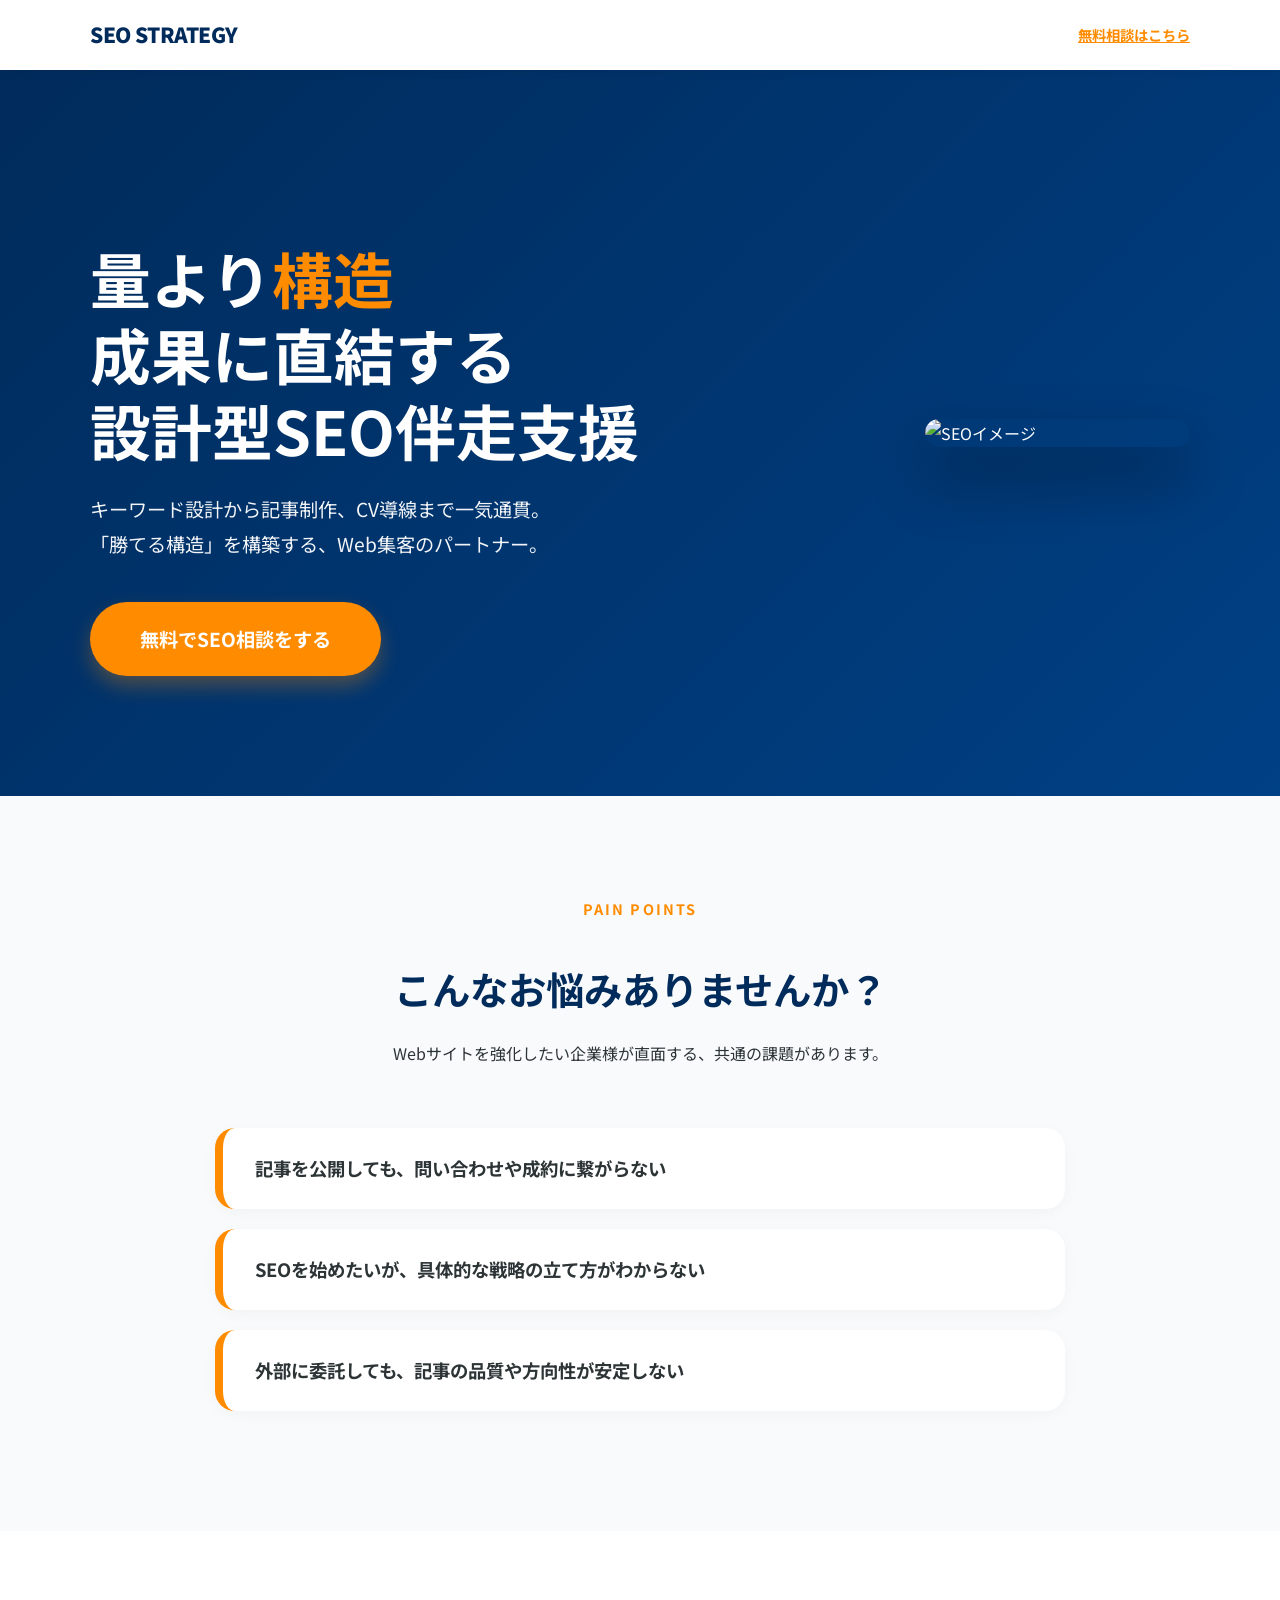
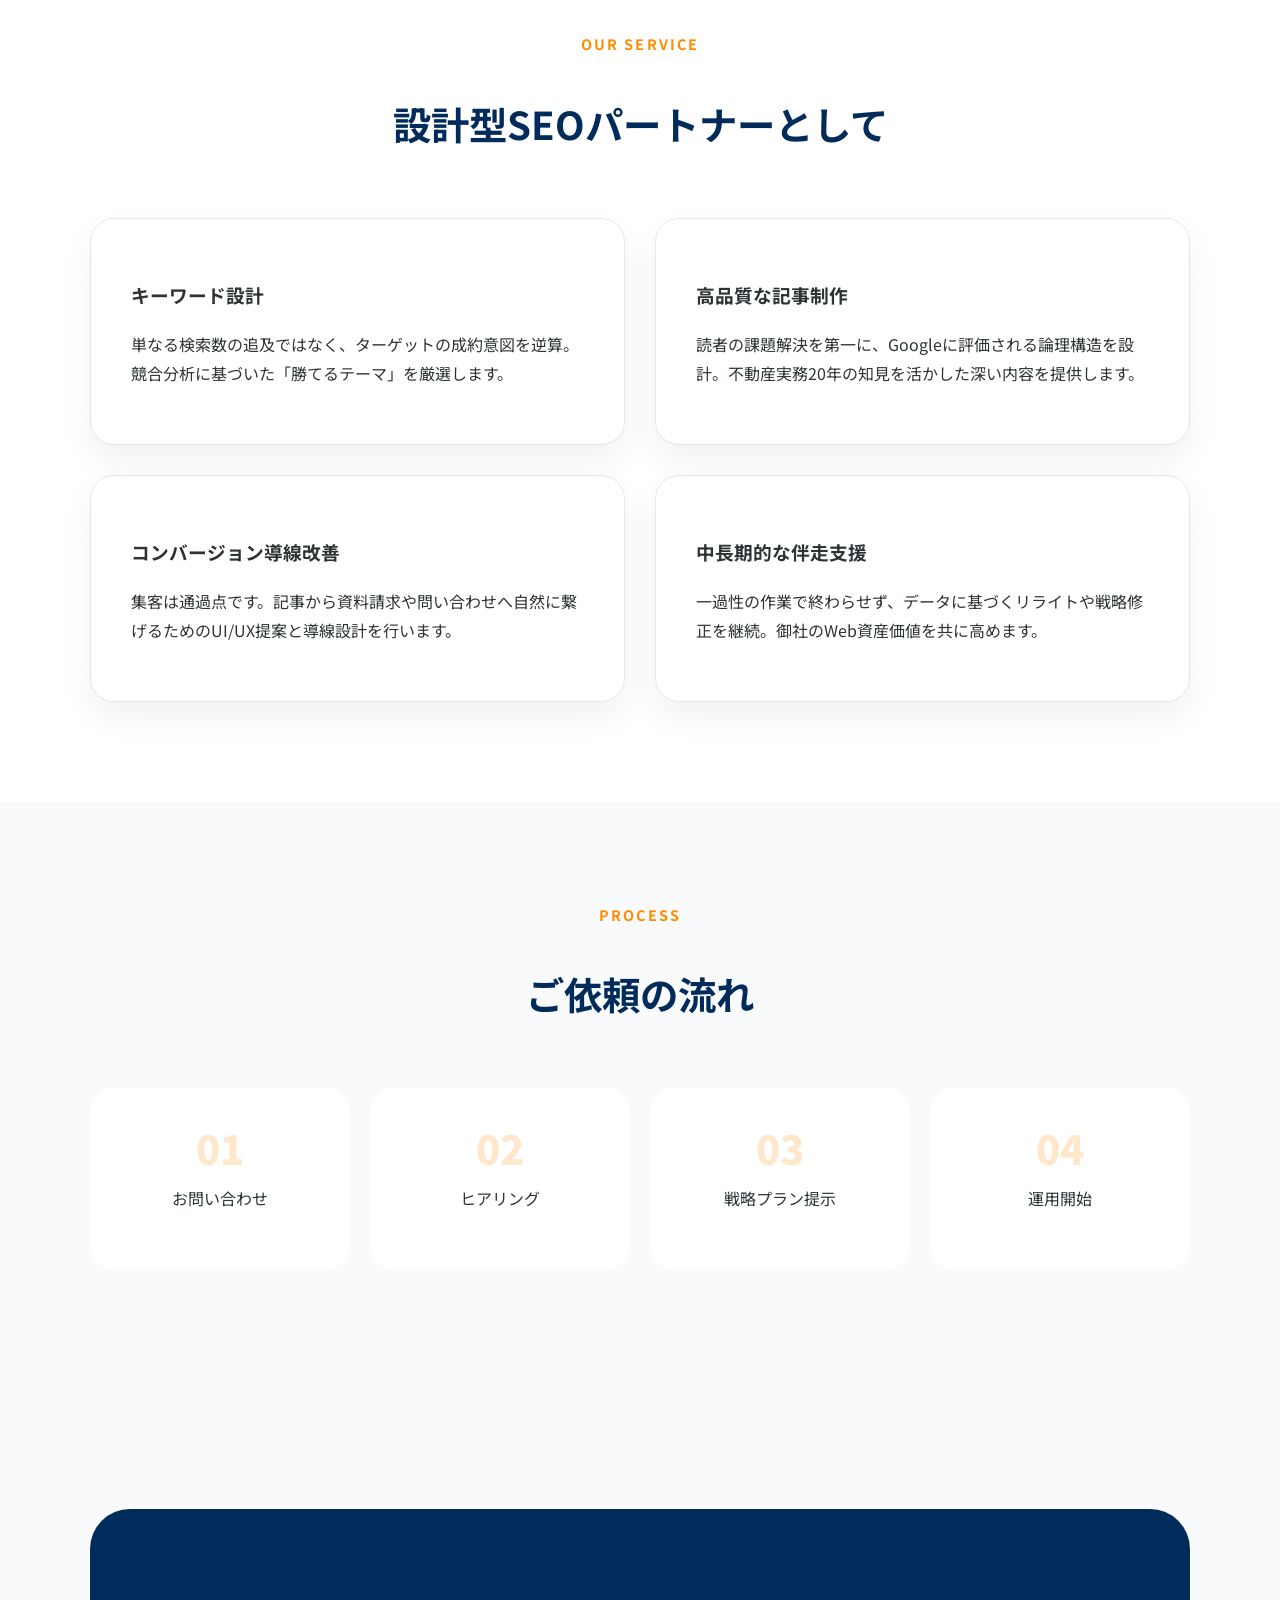
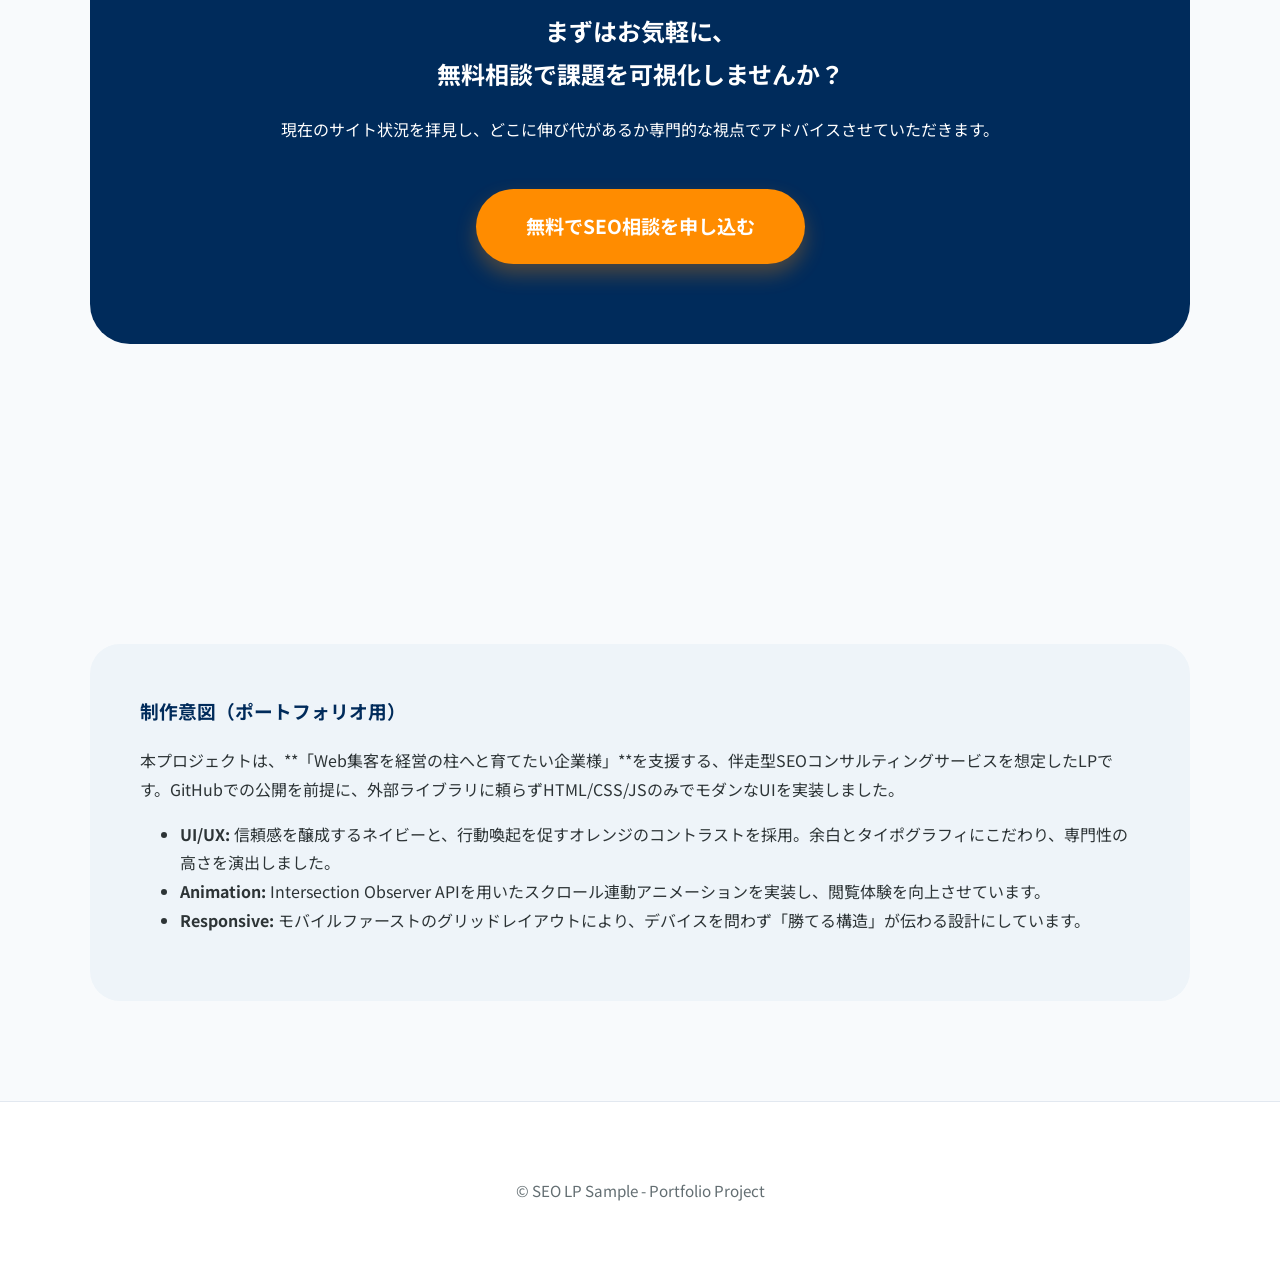
==== index.html @ f5134b92 "Add files via upload" ====
<!DOCTYPE html>
<html lang="ja">
<head>
<meta charset="UTF-8">
<meta name="viewport" content="width=device-width, initial-scale=1.0">
<title>設計型SEO伴走支援 | 成果に直結するWeb戦略</title>
<!-- Google Fonts -->
<link rel="preconnect" href="https://fonts.googleapis.com">
<link rel="preconnect" href="https://fonts.gstatic.com" crossorigin>
<link href="https://fonts.googleapis.com/css2?family=Noto+Sans+JP:wght@400;700;900&display=swap" rel="stylesheet">

<style>
:root{
  --primary: #002B5B;      /* 信頼感のあるネイビー */
  --accent: #FF8C00;       /* 行動を促すオレンジ */
  --bg-light: #F8FAFC;     /* 背景の薄いグレー */
  --surface: #ffffff;      /* カード等の背景 */
  --text-main: #2D3436;
  --text-sub: #636E72;
  --line: #E2E8F0;
  --max-width: 1100px;
}

*{
  box-sizing: border-box;
}

html {
  scroll-behavior: smooth; /* スムーススクロール */
}

body{
  margin: 0;
  font-family: 'Noto Sans JP', sans-serif;
  background: var(--bg-light);
  color: var(--text-main);
  line-height: 1.8;
  overflow-x: hidden; /* 横揺れ防止 */
}

/* ヘッダー */
header {
  background: rgba(255, 255, 255, 0.95);
  height: 70px;
  display: flex;
  align-items: center;
  position: sticky;
  top: 0;
  z-index: 1000;
  box-shadow: 0 2px 10px rgba(0,0,0,0.05);
  backdrop-filter: blur(10px);
}

.header-inner {
  width: min(100% - 40px, var(--max-width));
  margin: auto;
  display: flex;
  justify-content: space-between;
  align-items: center;
}

.logo {
  font-weight: 900;
  font-size: 1.3rem;
  color: var(--primary);
  letter-spacing: -0.02em;
}

/* アニメーション設定 */
.reveal {
  opacity: 0;
  transform: translateY(30px);
  transition: all 0.8s ease-out;
}

.reveal.active {
  opacity: 1;
  transform: translateY(0);
}

/* 共通レイアウト */
.container{
  width: min(100% - 40px, var(--max-width));
  margin: auto;
}

.section{
  padding: 100px 0;
}

.section-title{
  text-align: center;
  margin-bottom: 60px;
}

.section-title h2{
  font-size: clamp(1.8rem, 4vw, 2.4rem);
  font-weight: 700;
  color: var(--primary);
  margin-bottom: 16px;
}

.section-title .en {
  display: block;
  font-size: 0.9rem;
  color: var(--accent);
  font-weight: 700;
  letter-spacing: 0.15em;
  margin-bottom: 8px;
}

/* ヒーローセクション（修正箇所：タイトルの改行対策と画像縮小） */
.hero{
  background: linear-gradient(135deg, var(--primary) 0%, #004085 100%);
  color: #fff;
  padding: 120px 0;
  position: relative;
}

.hero-grid{
  display: grid;
  /* 比率を1.5:0.5にしてテキスト領域を最大化 */
  grid-template-columns: 1.5fr 0.5fr; 
  gap: 40px;
  align-items: center;
}

.hero-copy h1{
  font-size: clamp(2.4rem, 5.5vw, 3.8rem);
  line-height: 1.25;
  margin-bottom: 24px;
  /* 熟語の途中（構造、直結など）で改行させない */
  word-break: keep-all;
  overflow-wrap: anywhere;
}

.hero-copy h1 span{
  color: var(--accent);
}

.hero-copy p{
  font-size: 1.2rem;
  margin-bottom: 40px;
  opacity: 0.95;
}

.hero-image {
  display: flex;
  justify-content: flex-end;
}

.hero-image img{
  width: 100%;
  max-width: 380px; /* 画像を縮小してタイトルスペースを確保 */
  border-radius: 30px;
  box-shadow: 0 30px 60px rgba(0,0,0,0.4);
}

/* ボタン */
.btn{
  display: inline-block;
  padding: 20px 50px;
  background: var(--accent);
  color: #fff;
  border-radius: 100px;
  font-weight: 700;
  font-size: 1.2rem;
  box-shadow: 0 10px 20px rgba(255, 140, 0, 0.3);
  text-decoration: none;
  transition: 0.3s;
}

.btn:hover{
  transform: translateY(-3px);
  background: #ff9d26;
  box-shadow: 0 15px 30px rgba(255, 140, 0, 0.4);
}

/* カードデザイン */
.card{
  background: var(--surface);
  border-radius: 24px;
  padding: 40px;
  box-shadow: 0 15px 35px rgba(0,0,0,0.06);
  height: 100%;
  border: 1px solid var(--line);
  transition: transform 0.3s;
}

.card:hover {
  transform: translateY(-5px);
}

.grid-3{ display: grid; grid-template-columns: repeat(3, 1fr); gap: 30px; }
.grid-2{ display: grid; grid-template-columns: repeat(2, 1fr); gap: 30px; }

/* お悩みセクション */
.pain-list {
  max-width: 850px;
  margin: 0 auto;
}
.pain-item {
  background: #fff;
  padding: 24px 32px;
  border-radius: 20px;
  margin-bottom: 20px;
  display: flex;
  align-items: center;
  font-weight: bold;
  border-left: 8px solid var(--accent);
  font-size: 1.15rem;
  box-shadow: 0 4px 15px rgba(0,0,0,0.03);
}

/* フロー図 */
.flow-container {
  display: grid;
  grid-template-columns: repeat(4, 1fr);
  gap: 20px;
}
.flow-item {
  text-align: center;
  background: #fff;
  padding: 40px 20px;
  border-radius: 24px;
  position: relative;
}
.flow-num {
  font-size: 2.5rem;
  font-weight: 900;
  color: var(--accent);
  line-height: 1;
  margin-bottom: 10px;
  opacity: 0.2;
}

/* CTA */
.cta-box{
  background: var(--primary);
  color: #fff;
  text-align: center;
  padding: 80px 40px;
  border-radius: 40px;
  margin-top: 40px;
}

/* 制作意図（ポートフォリオ用：修正後の文言） */
.portfolio-note {
  background: #eef4f9;
  border-radius: 30px;
  padding: 50px;
  margin-top: 100px;
}
.portfolio-note h3 {
  color: var(--primary);
  margin-top: 0;
}

footer{
  text-align: center;
  padding: 60px 0;
  color: var(--text-sub);
  font-size: 0.95rem;
  background: #fff;
  border-top: 1px solid var(--line);
}

/* レスポンシブ */
@media (max-width: 900px){
  .hero-grid, .grid-3, .grid-2, .flow-container{ grid-template-columns: 1fr; }
  .hero{ padding: 80px 0; text-align: center; }
  .hero-image { justify-content: center; margin-top: 40px; }
  .hero-copy h1 { word-break: normal; } /* スマホでは適宜改行を許可 */
  .section{ padding: 70px 0; }
}
</style>
</head>

<body>

<header>
  <div class="header-inner">
    <div class="logo">SEO STRATEGY</div>
    <a href="#contact" style="color:var(--accent); font-weight:bold; font-size: 0.9rem;">無料相談はこちら</a>
  </div>
</header>

<section class="hero">
  <div class="container hero-grid">
    <div class="hero-copy">
      <h1>
        量より<span>構造</span><br>
        成果に直結する<br>
        設計型SEO伴走支援
      </h1>
      <p>
        キーワード設計から記事制作、CV導線まで一気通貫。<br>
        「勝てる構造」を構築する、Web集客のパートナー。
      </p>
      <a class="btn" href="#contact">無料でSEO相談をする</a>
    </div>
    <div class="hero-image">
      <img src="https://images.unsplash.com/photo-1460925895917-afdab827c52f?auto=format&fit=crop&w=800&q=80" alt="SEOイメージ">
    </div>
  </div>
</section>

<section class="section">
  <div class="container">
    <div class="section-title reveal">
      <span class="en">PAIN POINTS</span>
      <h2>こんなお悩みありませんか？</h2>
      <p>Webサイトを強化したい企業様が直面する、共通の課題があります。</p>
    </div>

    <div class="pain-list reveal">
      <div class="pain-item">記事を公開しても、問い合わせや成約に繋がらない</div>
      <div class="pain-item">SEOを始めたいが、具体的な戦略の立て方がわからない</div>
      <div class="pain-item">外部に委託しても、記事の品質や方向性が安定しない</div>
    </div>
  </div>
</section>

<section class="section" style="background:#fff;">
  <div class="container">
    <div class="section-title reveal">
      <span class="en">OUR SERVICE</span>
      <h2>設計型SEOパートナーとして</h2>
    </div>

    <div class="grid-2 reveal">
      <div class="card">
        <h3>キーワード設計</h3>
        <p>単なる検索数の追及ではなく、ターゲットの成約意図を逆算。競合分析に基づいた「勝てるテーマ」を厳選します。</p>
      </div>
      <div class="card">
        <h3>高品質な記事制作</h3>
        <p>読者の課題解決を第一に、Googleに評価される論理構造を設計。不動産実務20年の知見を活かした深い内容を提供します。</p>
      </div>
      <div class="card">
        <h3>コンバージョン導線改善</h3>
        <p>集客は通過点です。記事から資料請求や問い合わせへ自然に繋げるためのUI/UX提案と導線設計を行います。</p>
      </div>
      <div class="card">
        <h3>中長期的な伴走支援</h3>
        <p>一過性の作業で終わらせず、データに基づくリライトや戦略修正を継続。御社のWeb資産価値を共に高めます。</p>
      </div>
    </div>
  </div>
</section>

<section class="section">
  <div class="container">
    <div class="section-title reveal">
      <span class="en">PROCESS</span>
      <h2>ご依頼の流れ</h2>
    </div>
    <div class="flow-container reveal">
      <div class="flow-item"><div class="flow-num">01</div><p>お問い合わせ</p></div>
      <div class="flow-item"><div class="flow-num">02</div><p>ヒアリング</p></div>
      <div class="flow-item"><div class="flow-num">03</div><p>戦略プラン提示</p></div>
      <div class="flow-item"><div class="flow-num">04</div><p>運用開始</p></div>
    </div>
  </div>
</section>

<section class="section" id="contact">
  <div class="container reveal">
    <div class="cta-box">
      <h2>まずはお気軽に、<br>無料相談で課題を可視化しませんか？</h2>
      <p>現在のサイト状況を拝見し、どこに伸び代があるか専門的な視点でアドバイスさせていただきます。</p>
      <br>
      <a class="btn" href="#">無料でSEO相談を申し込む</a>
    </div>
  </div>
</section>

<section class="section">
  <div class="container">
    <div class="portfolio-note reveal">
      <h3>制作意図（ポートフォリオ用）</h3>
      <p>本プロジェクトは、**「Web集客を経営の柱へと育てたい企業様」**を支援する、伴走型SEOコンサルティングサービスを想定したLPです。GitHubでの公開を前提に、外部ライブラリに頼らずHTML/CSS/JSのみでモダンなUIを実装しました。</p>
      <ul>
        <li><strong>UI/UX:</strong> 信頼感を醸成するネイビーと、行動喚起を促すオレンジのコントラストを採用。余白とタイポグラフィにこだわり、専門性の高さを演出しました。</li>
        <li><strong>Animation:</strong> Intersection Observer APIを用いたスクロール連動アニメーションを実装し、閲覧体験を向上させています。</li>
        <li><strong>Responsive:</strong> モバイルファーストのグリッドレイアウトにより、デバイスを問わず「勝てる構造」が伝わる設計にしています。</li>
      </ul>
    </div>
  </div>
</section>

<footer>
  <p>© SEO LP Sample - Portfolio Project</p>
</footer>

<script>
// スクロール時に要素を表示させるアニメーション（Intersection Observer）
const observer = new IntersectionObserver((entries) => {
  entries.forEach((entry) => {
    if (entry.isIntersecting) {
      entry.target.classList.add('active');
    }
  });
}, {
  threshold: 0.1
});

document.querySelectorAll('.reveal').forEach((el) => {
  observer.observe(el);
});
</script>

</body>
</html>
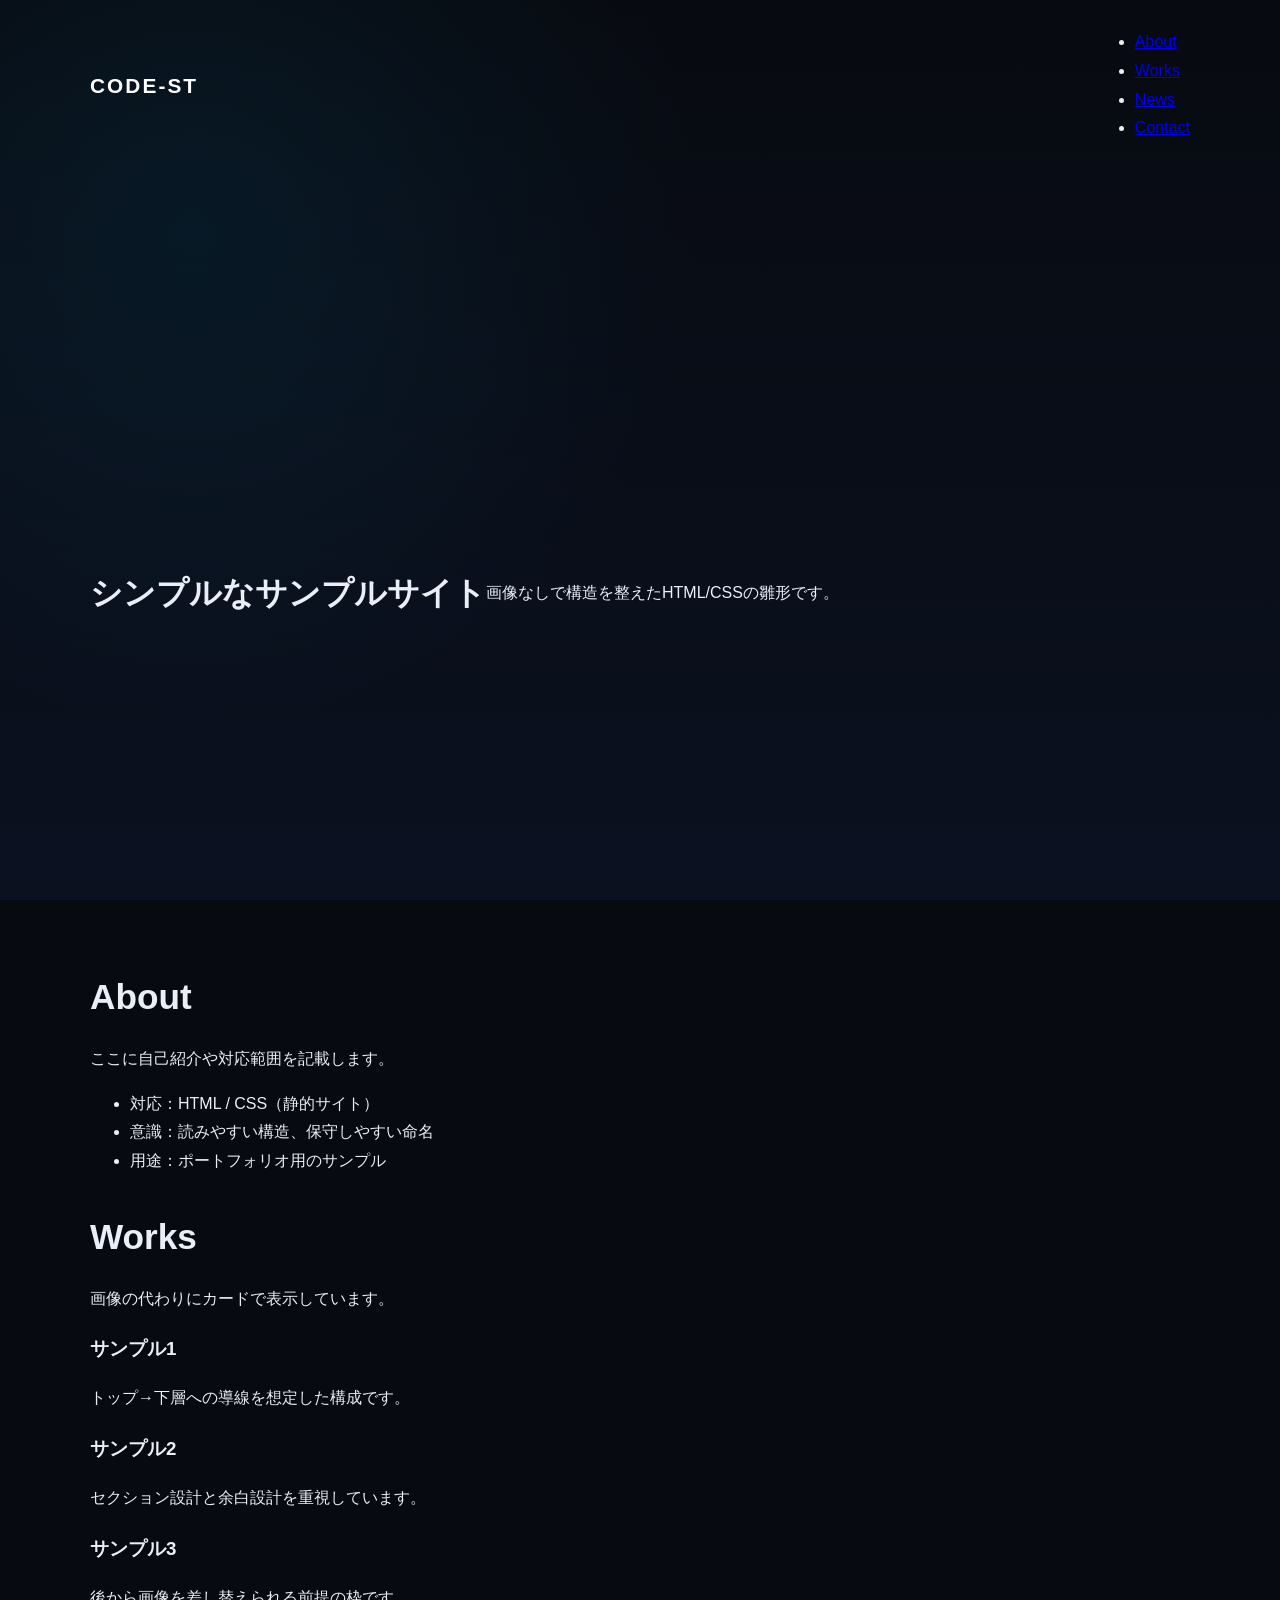
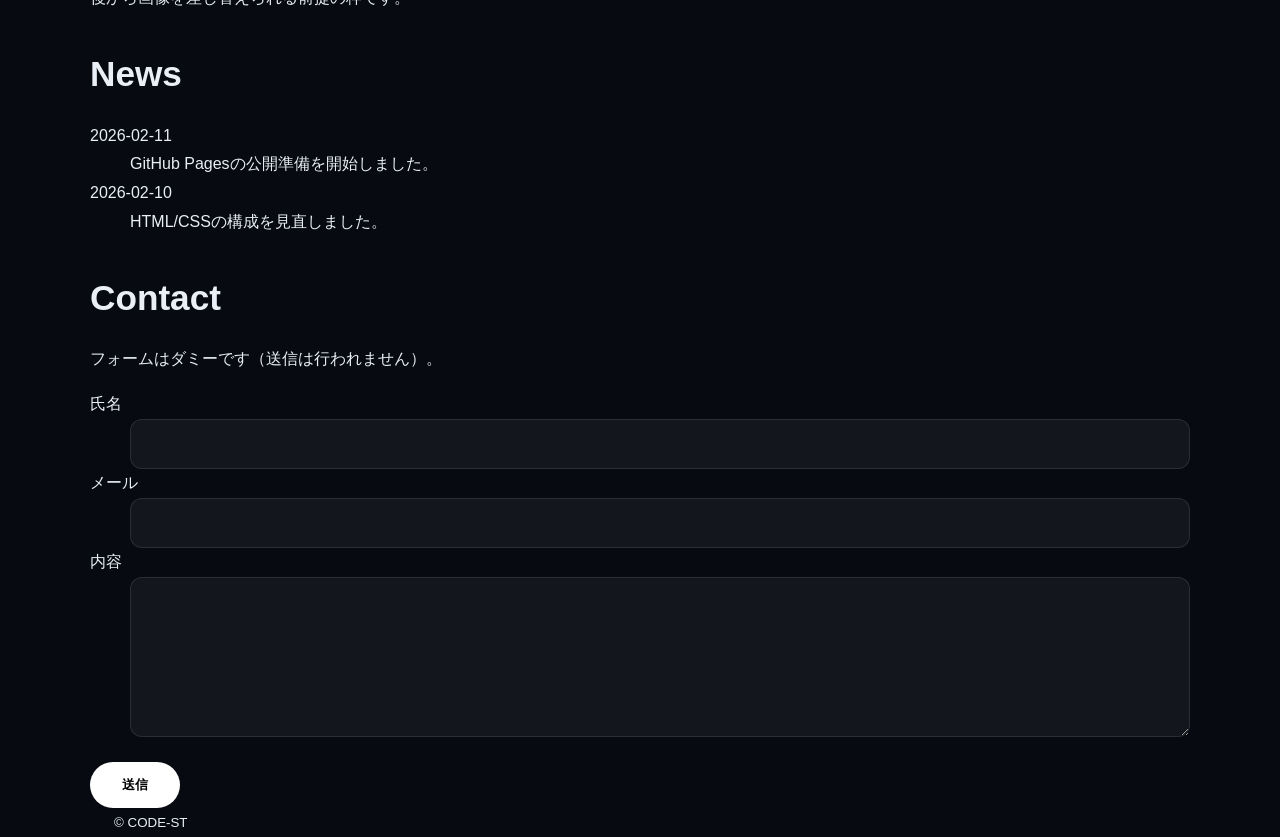
==== commit 43f86758: "Add files via upload" ====
--- a/index.html
+++ b/index.html
@@ -1,414 +1,105 @@
-<!DOCTYPE html>
+<!doctype html>
 <html lang="ja">
 <head>
-<meta charset="UTF-8">
-<meta name="viewport" content="width=device-width, initial-scale=1.0">
-<title>設計型SEO伴走支援 | 成果に直結するWeb戦略</title>
-<!-- Google Fonts -->
-<link rel="preconnect" href="https://fonts.googleapis.com">
-<link rel="preconnect" href="https://fonts.gstatic.com" crossorigin>
-<link href="https://fonts.googleapis.com/css2?family=Noto+Sans+JP:wght@400;700;900&display=swap" rel="stylesheet">
-
-<style>
-:root{
-  --primary: #002B5B;      /* 信頼感のあるネイビー */
-  --accent: #FF8C00;       /* 行動を促すオレンジ */
-  --bg-light: #F8FAFC;     /* 背景の薄いグレー */
-  --surface: #ffffff;      /* カード等の背景 */
-  --text-main: #2D3436;
-  --text-sub: #636E72;
-  --line: #E2E8F0;
-  --max-width: 1100px;
-}
-
-*{
-  box-sizing: border-box;
-}
-
-html {
-  scroll-behavior: smooth; /* スムーススクロール */
-}
-
-body{
-  margin: 0;
-  font-family: 'Noto Sans JP', sans-serif;
-  background: var(--bg-light);
-  color: var(--text-main);
-  line-height: 1.8;
-  overflow-x: hidden; /* 横揺れ防止 */
-}
-
-/* ヘッダー */
-header {
-  background: rgba(255, 255, 255, 0.95);
-  height: 70px;
-  display: flex;
-  align-items: center;
-  position: sticky;
-  top: 0;
-  z-index: 1000;
-  box-shadow: 0 2px 10px rgba(0,0,0,0.05);
-  backdrop-filter: blur(10px);
-}
-
-.header-inner {
-  width: min(100% - 40px, var(--max-width));
-  margin: auto;
-  display: flex;
-  justify-content: space-between;
-  align-items: center;
-}
-
-.logo {
-  font-weight: 900;
-  font-size: 1.3rem;
-  color: var(--primary);
-  letter-spacing: -0.02em;
-}
-
-/* アニメーション設定 */
-.reveal {
-  opacity: 0;
-  transform: translateY(30px);
-  transition: all 0.8s ease-out;
-}
-
-.reveal.active {
-  opacity: 1;
-  transform: translateY(0);
-}
-
-/* 共通レイアウト */
-.container{
-  width: min(100% - 40px, var(--max-width));
-  margin: auto;
-}
-
-.section{
-  padding: 100px 0;
-}
-
-.section-title{
-  text-align: center;
-  margin-bottom: 60px;
-}
-
-.section-title h2{
-  font-size: clamp(1.8rem, 4vw, 2.4rem);
-  font-weight: 700;
-  color: var(--primary);
-  margin-bottom: 16px;
-}
-
-.section-title .en {
-  display: block;
-  font-size: 0.9rem;
-  color: var(--accent);
-  font-weight: 700;
-  letter-spacing: 0.15em;
-  margin-bottom: 8px;
-}
-
-/* ヒーローセクション（修正箇所：タイトルの改行対策と画像縮小） */
-.hero{
-  background: linear-gradient(135deg, var(--primary) 0%, #004085 100%);
-  color: #fff;
-  padding: 120px 0;
-  position: relative;
-}
-
-.hero-grid{
-  display: grid;
-  /* 比率を1.5:0.5にしてテキスト領域を最大化 */
-  grid-template-columns: 1.5fr 0.5fr; 
-  gap: 40px;
-  align-items: center;
-}
-
-.hero-copy h1{
-  font-size: clamp(2.4rem, 5.5vw, 3.8rem);
-  line-height: 1.25;
-  margin-bottom: 24px;
-  /* 熟語の途中（構造、直結など）で改行させない */
-  word-break: keep-all;
-  overflow-wrap: anywhere;
-}
-
-.hero-copy h1 span{
-  color: var(--accent);
-}
-
-.hero-copy p{
-  font-size: 1.2rem;
-  margin-bottom: 40px;
-  opacity: 0.95;
-}
-
-.hero-image {
-  display: flex;
-  justify-content: flex-end;
-}
-
-.hero-image img{
-  width: 100%;
-  max-width: 380px; /* 画像を縮小してタイトルスペースを確保 */
-  border-radius: 30px;
-  box-shadow: 0 30px 60px rgba(0,0,0,0.4);
-}
-
-/* ボタン */
-.btn{
-  display: inline-block;
-  padding: 20px 50px;
-  background: var(--accent);
-  color: #fff;
-  border-radius: 100px;
-  font-weight: 700;
-  font-size: 1.2rem;
-  box-shadow: 0 10px 20px rgba(255, 140, 0, 0.3);
-  text-decoration: none;
-  transition: 0.3s;
-}
-
-.btn:hover{
-  transform: translateY(-3px);
-  background: #ff9d26;
-  box-shadow: 0 15px 30px rgba(255, 140, 0, 0.4);
-}
-
-/* カードデザイン */
-.card{
-  background: var(--surface);
-  border-radius: 24px;
-  padding: 40px;
-  box-shadow: 0 15px 35px rgba(0,0,0,0.06);
-  height: 100%;
-  border: 1px solid var(--line);
-  transition: transform 0.3s;
-}
-
-.card:hover {
-  transform: translateY(-5px);
-}
-
-.grid-3{ display: grid; grid-template-columns: repeat(3, 1fr); gap: 30px; }
-.grid-2{ display: grid; grid-template-columns: repeat(2, 1fr); gap: 30px; }
-
-/* お悩みセクション */
-.pain-list {
-  max-width: 850px;
-  margin: 0 auto;
-}
-.pain-item {
-  background: #fff;
-  padding: 24px 32px;
-  border-radius: 20px;
-  margin-bottom: 20px;
-  display: flex;
-  align-items: center;
-  font-weight: bold;
-  border-left: 8px solid var(--accent);
-  font-size: 1.15rem;
-  box-shadow: 0 4px 15px rgba(0,0,0,0.03);
-}
-
-/* フロー図 */
-.flow-container {
-  display: grid;
-  grid-template-columns: repeat(4, 1fr);
-  gap: 20px;
-}
-.flow-item {
-  text-align: center;
-  background: #fff;
-  padding: 40px 20px;
-  border-radius: 24px;
-  position: relative;
-}
-.flow-num {
-  font-size: 2.5rem;
-  font-weight: 900;
-  color: var(--accent);
-  line-height: 1;
-  margin-bottom: 10px;
-  opacity: 0.2;
-}
-
-/* CTA */
-.cta-box{
-  background: var(--primary);
-  color: #fff;
-  text-align: center;
-  padding: 80px 40px;
-  border-radius: 40px;
-  margin-top: 40px;
-}
-
-/* 制作意図（ポートフォリオ用：修正後の文言） */
-.portfolio-note {
-  background: #eef4f9;
-  border-radius: 30px;
-  padding: 50px;
-  margin-top: 100px;
-}
-.portfolio-note h3 {
-  color: var(--primary);
-  margin-top: 0;
-}
-
-footer{
-  text-align: center;
-  padding: 60px 0;
-  color: var(--text-sub);
-  font-size: 0.95rem;
-  background: #fff;
-  border-top: 1px solid var(--line);
-}
-
-/* レスポンシブ */
-@media (max-width: 900px){
-  .hero-grid, .grid-3, .grid-2, .flow-container{ grid-template-columns: 1fr; }
-  .hero{ padding: 80px 0; text-align: center; }
-  .hero-image { justify-content: center; margin-top: 40px; }
-  .hero-copy h1 { word-break: normal; } /* スマホでは適宜改行を許可 */
-  .section{ padding: 70px 0; }
-}
-</style>
+  <meta charset="utf-8" />
+  <meta name="viewport" content="width=device-width, initial-scale=1" />
+  <title>CODE-ST</title>
+  <meta name="description" content="CODE-ST のシンプルなサンプルサイトです。" />
+ <link rel="stylesheet" href="style.css">
 </head>
-
 <body>
 
-<header>
-  <div class="header-inner">
-    <div class="logo">SEO STRATEGY</div>
-    <a href="#contact" style="color:var(--accent); font-weight:bold; font-size: 0.9rem;">無料相談はこちら</a>
-  </div>
-</header>
+  <header>
+    <div class="container header-inner">
+      <a class="brand" href="#top">CODE-ST</a>
+      <nav aria-label="サイト内ナビゲーション">
+        <ul>
+          <li><a href="#about">About</a></li>
+          <li><a href="#works">Works</a></li>
+          <li><a href="#news">News</a></li>
+          <li><a href="#contact">Contact</a></li>
+        </ul>
+      </nav>
+    </div>
+  </header>
 
-<section class="hero">
-  <div class="container hero-grid">
-    <div class="hero-copy">
-      <h1>
-        量より<span>構造</span><br>
-        成果に直結する<br>
-        設計型SEO伴走支援
-      </h1>
-      <p>
-        キーワード設計から記事制作、CV導線まで一気通貫。<br>
-        「勝てる構造」を構築する、Web集客のパートナー。
-      </p>
-      <a class="btn" href="#contact">無料でSEO相談をする</a>
+  <main id="top">
+    <div class="container">
+      <div class="hero">
+        <h1>シンプルなサンプルサイト</h1>
+        <p>画像なしで構造を整えたHTML/CSSの雛形です。</p>
+      </div>
+
+      <section id="about">
+        <h2 class="sec-title">About</h2>
+        <p class="lead">ここに自己紹介や対応範囲を記載します。</p>
+        <ul class="about-list">
+          <li>対応：HTML / CSS（静的サイト）</li>
+          <li>意識：読みやすい構造、保守しやすい命名</li>
+          <li>用途：ポートフォリオ用のサンプル</li>
+        </ul>
+      </section>
+
+      <section id="works">
+        <h2 class="sec-title">Works</h2>
+        <p class="lead">画像の代わりにカードで表示しています。</p>
+        <div class="grid">
+          <article class="card">
+            <h3>サンプル1</h3>
+            <p>トップ→下層への導線を想定した構成です。</p>
+          </article>
+          <article class="card">
+            <h3>サンプル2</h3>
+            <p>セクション設計と余白設計を重視しています。</p>
+          </article>
+          <article class="card">
+            <h3>サンプル3</h3>
+            <p>後から画像を差し替えられる前提の枠です。</p>
+          </article>
+        </div>
+      </section>
+
+      <section id="news">
+        <h2 class="sec-title">News</h2>
+        <dl class="news">
+          <div>
+            <dt>2026-02-11</dt>
+            <dd>GitHub Pagesの公開準備を開始しました。</dd>
+          </div>
+          <div>
+            <dt>2026-02-10</dt>
+            <dd>HTML/CSSの構成を見直しました。</dd>
+          </div>
+        </dl>
+      </section>
+
+      <section id="contact">
+        <h2 class="sec-title">Contact</h2>
+        <p class="lead">フォームはダミーです（送信は行われません）。</p>
+
+        <form action="#" method="post">
+          <dl>
+            <dt><label for="name">氏名</label></dt>
+            <dd><input id="name" name="name" type="text" autocomplete="name" /></dd>
+
+            <dt><label for="email">メール</label></dt>
+            <dd><input id="email" name="email" type="email" autocomplete="email" /></dd>
+
+            <dt><label for="message">内容</label></dt>
+            <dd><textarea id="message" name="message"></textarea></dd>
+          </dl>
+
+          <button class="btn" type="submit">送信</button>
+        </form>
+      </section>
+
+      <footer>
+        <div class="container">
+          <small>© CODE-ST</small>
+        </div>
+      </footer>
     </div>
-    <div class="hero-image">
-      <img src="https://images.unsplash.com/photo-1460925895917-afdab827c52f?auto=format&fit=crop&w=800&q=80" alt="SEOイメージ">
-    </div>
-  </div>
-</section>
-
-<section class="section">
-  <div class="container">
-    <div class="section-title reveal">
-      <span class="en">PAIN POINTS</span>
-      <h2>こんなお悩みありませんか？</h2>
-      <p>Webサイトを強化したい企業様が直面する、共通の課題があります。</p>
-    </div>
-
-    <div class="pain-list reveal">
-      <div class="pain-item">記事を公開しても、問い合わせや成約に繋がらない</div>
-      <div class="pain-item">SEOを始めたいが、具体的な戦略の立て方がわからない</div>
-      <div class="pain-item">外部に委託しても、記事の品質や方向性が安定しない</div>
-    </div>
-  </div>
-</section>
-
-<section class="section" style="background:#fff;">
-  <div class="container">
-    <div class="section-title reveal">
-      <span class="en">OUR SERVICE</span>
-      <h2>設計型SEOパートナーとして</h2>
-    </div>
-
-    <div class="grid-2 reveal">
-      <div class="card">
-        <h3>キーワード設計</h3>
-        <p>単なる検索数の追及ではなく、ターゲットの成約意図を逆算。競合分析に基づいた「勝てるテーマ」を厳選します。</p>
-      </div>
-      <div class="card">
-        <h3>高品質な記事制作</h3>
-        <p>読者の課題解決を第一に、Googleに評価される論理構造を設計。不動産実務20年の知見を活かした深い内容を提供します。</p>
-      </div>
-      <div class="card">
-        <h3>コンバージョン導線改善</h3>
-        <p>集客は通過点です。記事から資料請求や問い合わせへ自然に繋げるためのUI/UX提案と導線設計を行います。</p>
-      </div>
-      <div class="card">
-        <h3>中長期的な伴走支援</h3>
-        <p>一過性の作業で終わらせず、データに基づくリライトや戦略修正を継続。御社のWeb資産価値を共に高めます。</p>
-      </div>
-    </div>
-  </div>
-</section>
-
-<section class="section">
-  <div class="container">
-    <div class="section-title reveal">
-      <span class="en">PROCESS</span>
-      <h2>ご依頼の流れ</h2>
-    </div>
-    <div class="flow-container reveal">
-      <div class="flow-item"><div class="flow-num">01</div><p>お問い合わせ</p></div>
-      <div class="flow-item"><div class="flow-num">02</div><p>ヒアリング</p></div>
-      <div class="flow-item"><div class="flow-num">03</div><p>戦略プラン提示</p></div>
-      <div class="flow-item"><div class="flow-num">04</div><p>運用開始</p></div>
-    </div>
-  </div>
-</section>
-
-<section class="section" id="contact">
-  <div class="container reveal">
-    <div class="cta-box">
-      <h2>まずはお気軽に、<br>無料相談で課題を可視化しませんか？</h2>
-      <p>現在のサイト状況を拝見し、どこに伸び代があるか専門的な視点でアドバイスさせていただきます。</p>
-      <br>
-      <a class="btn" href="#">無料でSEO相談を申し込む</a>
-    </div>
-  </div>
-</section>
-
-<section class="section">
-  <div class="container">
-    <div class="portfolio-note reveal">
-      <h3>制作意図（ポートフォリオ用）</h3>
-      <p>本プロジェクトは、**「Web集客を経営の柱へと育てたい企業様」**を支援する、伴走型SEOコンサルティングサービスを想定したLPです。GitHubでの公開を前提に、外部ライブラリに頼らずHTML/CSS/JSのみでモダンなUIを実装しました。</p>
-      <ul>
-        <li><strong>UI/UX:</strong> 信頼感を醸成するネイビーと、行動喚起を促すオレンジのコントラストを採用。余白とタイポグラフィにこだわり、専門性の高さを演出しました。</li>
-        <li><strong>Animation:</strong> Intersection Observer APIを用いたスクロール連動アニメーションを実装し、閲覧体験を向上させています。</li>
-        <li><strong>Responsive:</strong> モバイルファーストのグリッドレイアウトにより、デバイスを問わず「勝てる構造」が伝わる設計にしています。</li>
-      </ul>
-    </div>
-  </div>
-</section>
-
-<footer>
-  <p>© SEO LP Sample - Portfolio Project</p>
-</footer>
-
-<script>
-// スクロール時に要素を表示させるアニメーション（Intersection Observer）
-const observer = new IntersectionObserver((entries) => {
-  entries.forEach((entry) => {
-    if (entry.isIntersecting) {
-      entry.target.classList.add('active');
-    }
-  });
-}, {
-  threshold: 0.1
-});
-
-document.querySelectorAll('.reveal').forEach((el) => {
-  observer.observe(el);
-});
-</script>
+  </main>
 
 </body>
-</html>+</html>
--- a/style.css
+++ b/style.css
@@ -0,0 +1,123 @@
+/* ---- Reset & Base ---- */
+*, *::before, *::after { box-sizing: border-box; }
+html { scroll-behavior: smooth; -webkit-overflow-scrolling: touch; }
+body {
+  margin: 0;
+  font-family: "Helvetica Neue", Arial, "Hiragino Kaku Gothic ProN", sans-serif;
+  line-height: 1.8;
+  color: #e9eef7;
+  background-color: #070a10;
+  overflow-x: hidden;
+}
+
+/* 全体背景装飾 */
+body::before {
+  content: "";
+  position: fixed;
+  inset: 0;
+  z-index: -10;
+  background: radial-gradient(circle at 15% 25%, rgba(0, 184, 255, 0.08), transparent 40%), linear-gradient(180deg, #070a10 0%, #0b1120 100%);
+}
+
+.container { width: min(1100px, calc(100% - 48px)); margin: 0 auto; }
+
+/* ---- Header (ロゴ対応) ---- */
+.site-header {
+  position: fixed;
+  top: 0; left: 0; right: 0;
+  z-index: 100;
+  background: rgba(10, 14, 24, 0.9);
+  backdrop-filter: blur(10px);
+  border-bottom: 1px solid rgba(255, 255, 255, 0.08);
+}
+.header-inner { display: flex; justify-content: space-between; padding: 12px 0; align-items: center; }
+
+.brand {
+  display: flex; align-items: center; gap: 10px;
+  font-size: 1.3rem; font-weight: 800; text-decoration: none; color: #fff; letter-spacing: 0.1em;
+}
+
+.site-logo {
+  height: 32px; width: auto; display: block;
+}
+.site-logo:not([src]), .site-logo[src=""] { display: none; }
+
+.site-nav ul { display: flex; list-style: none; gap: 20px; margin: 0; padding: 0; }
+.site-nav a { text-decoration: none; color: #ccc; font-size: 0.9rem; transition: 0.3s; }
+.site-nav a:hover { color: #fff; }
+
+/* ---- Hero ---- */
+.hero { min-height: 85vh; display: flex; align-items: center; padding-top: 80px; }
+.hero-title { font-size: clamp(1.8rem, 5vw, 3.2rem); color: #fff; margin-bottom: 1.5rem; line-height: 1.25; font-weight: 800; }
+.hero-lead { font-size: 1.1rem; margin-bottom: 2.5rem; color: rgba(233, 238, 247, 0.9); }
+
+/* ---- Buttons ---- */
+.btn { 
+  display: inline-flex; padding: 14px 32px; border-radius: 50px; 
+  text-decoration: none; font-weight: 700; background: #fff; color: #000; 
+  border: none; cursor: pointer; transition: 0.3s;
+}
+.btn-outline { background: transparent; color: #fff; border: 1px solid #fff; margin-left: 10px; }
+.btn:hover { transform: translateY(-3px); box-shadow: 0 10px 20px rgba(0,0,0,0.3); }
+
+/* ---- パララックス設定 ---- */
+.section-bg { position: relative; clip-path: inset(0); -webkit-clip-path: inset(0); background: transparent !important; }
+.section-bg .bg-layer {
+  position: fixed; top: 0; left: 0; width: 100%; height: 100%; z-index: -1;
+  background-size: cover; background-position: center; background-repeat: no-repeat;
+  background-color: rgba(0, 0, 0, 0.7); background-blend-mode: multiply;
+  will-change: transform;
+}
+#about .bg-layer { background-image: url("about-bg.jpg"); }
+#works .bg-layer { background-image: url("works-bg.jpg"); }
+.section-inner { position: relative; z-index: 1; padding: 120px 0; }
+
+.section-bg .section-inner, .section-bg .section-title, .section-bg .sec-title, .section-bg .lead, .section-bg .work-title {
+  color: #ffffff !important;
+}
+
+/* ---- Services ---- */
+.section { padding: 100px 0; }
+.sec-title { font-size: 2.2rem; font-weight: 800; margin-bottom: 1rem; }
+.services-grid { display: grid; grid-template-columns: repeat(auto-fit, minmax(300px, 1fr)); gap: 24px; margin-top: 40px; }
+.service-card { background: rgba(255, 255, 255, 0.05); padding: 40px; border-radius: 20px; border: 1px solid rgba(255,255,255,0.1); }
+.service-card h3 { color: #00d4ff; margin-bottom: 15px; font-size: 1.4rem; }
+
+/* ---- Works (6枚) ---- */
+.works-grid { display: grid; grid-template-columns: repeat(auto-fit, minmax(320px, 1fr)); gap: 24px; margin-top: 40px; }
+.work-card { 
+  background: rgba(255, 255, 255, 0.1); backdrop-filter: blur(12px);
+  padding: 30px; border-radius: 24px; border: 1px solid rgba(255, 255, 255, 0.2);
+  display: flex; flex-direction: column; transition: 0.3s;
+}
+.work-card:hover { transform: translateY(-8px); background: rgba(255, 255, 255, 0.15); }
+.tag { font-size: 0.75rem; padding: 4px 12px; background: rgba(0, 212, 255, 0.2); color: #00d4ff; border-radius: 4px; margin: 0 8px 12px 0; display: inline-block; font-weight: bold; }
+.work-detail { margin-bottom: 25px; font-size: 0.9rem; border-top: 1px solid rgba(255,255,255,0.1); padding-top: 15px; flex-grow: 1; }
+.work-detail ul { padding-left: 20px; margin: 5px 0 0; }
+
+.works-cta { margin-top: 60px; text-align: center; padding: 50px; background: rgba(255, 255, 255, 0.05); border-radius: 24px; border: 1px solid rgba(255, 255, 255, 0.1); }
+
+/* ---- About & Profile ---- */
+.about-grid { display: grid; grid-template-columns: repeat(auto-fit, minmax(300px, 1fr)); gap: 24px; margin-top: 30px; }
+.about-card { background: rgba(255, 255, 255, 0.12); padding: 35px; border-radius: 20px; border: 1px solid rgba(255,255,255,0.1); }
+.hero-card { grid-column: 1 / -1; }
+.list { padding-left: 20px; margin-top: 10px; }
+
+/* ---- Contact ---- */
+.contact-box { display: grid; grid-template-columns: 1fr 1fr; gap: 40px; margin-top: 40px; }
+.form { display: grid; gap: 15px; }
+input, textarea { width: 100%; padding: 15px; background: rgba(255, 255, 255, 0.05); border: 1px solid rgba(255, 255, 255, 0.1); border-radius: 12px; color: #fff; font-size: 1rem; }
+textarea { height: 160px; resize: vertical; }
+
+/* ---- Footer ---- */
+.site-footer { text-align: center; padding: 80px 0 40px; color: #555; }
+
+/* スマホ対応 */
+@media (max-width: 860px) {
+  .contact-box { grid-template-columns: 1fr; }
+  .btn-outline { margin-left: 0; margin-top: 10px; }
+  .hero-actions { display: flex; flex-direction: column; }
+  .section-inner { padding: 80px 0; }
+  .site-logo { height: 28px; }
+}
+#about, #services, #works, #contact { scroll-margin-top: 80px; }
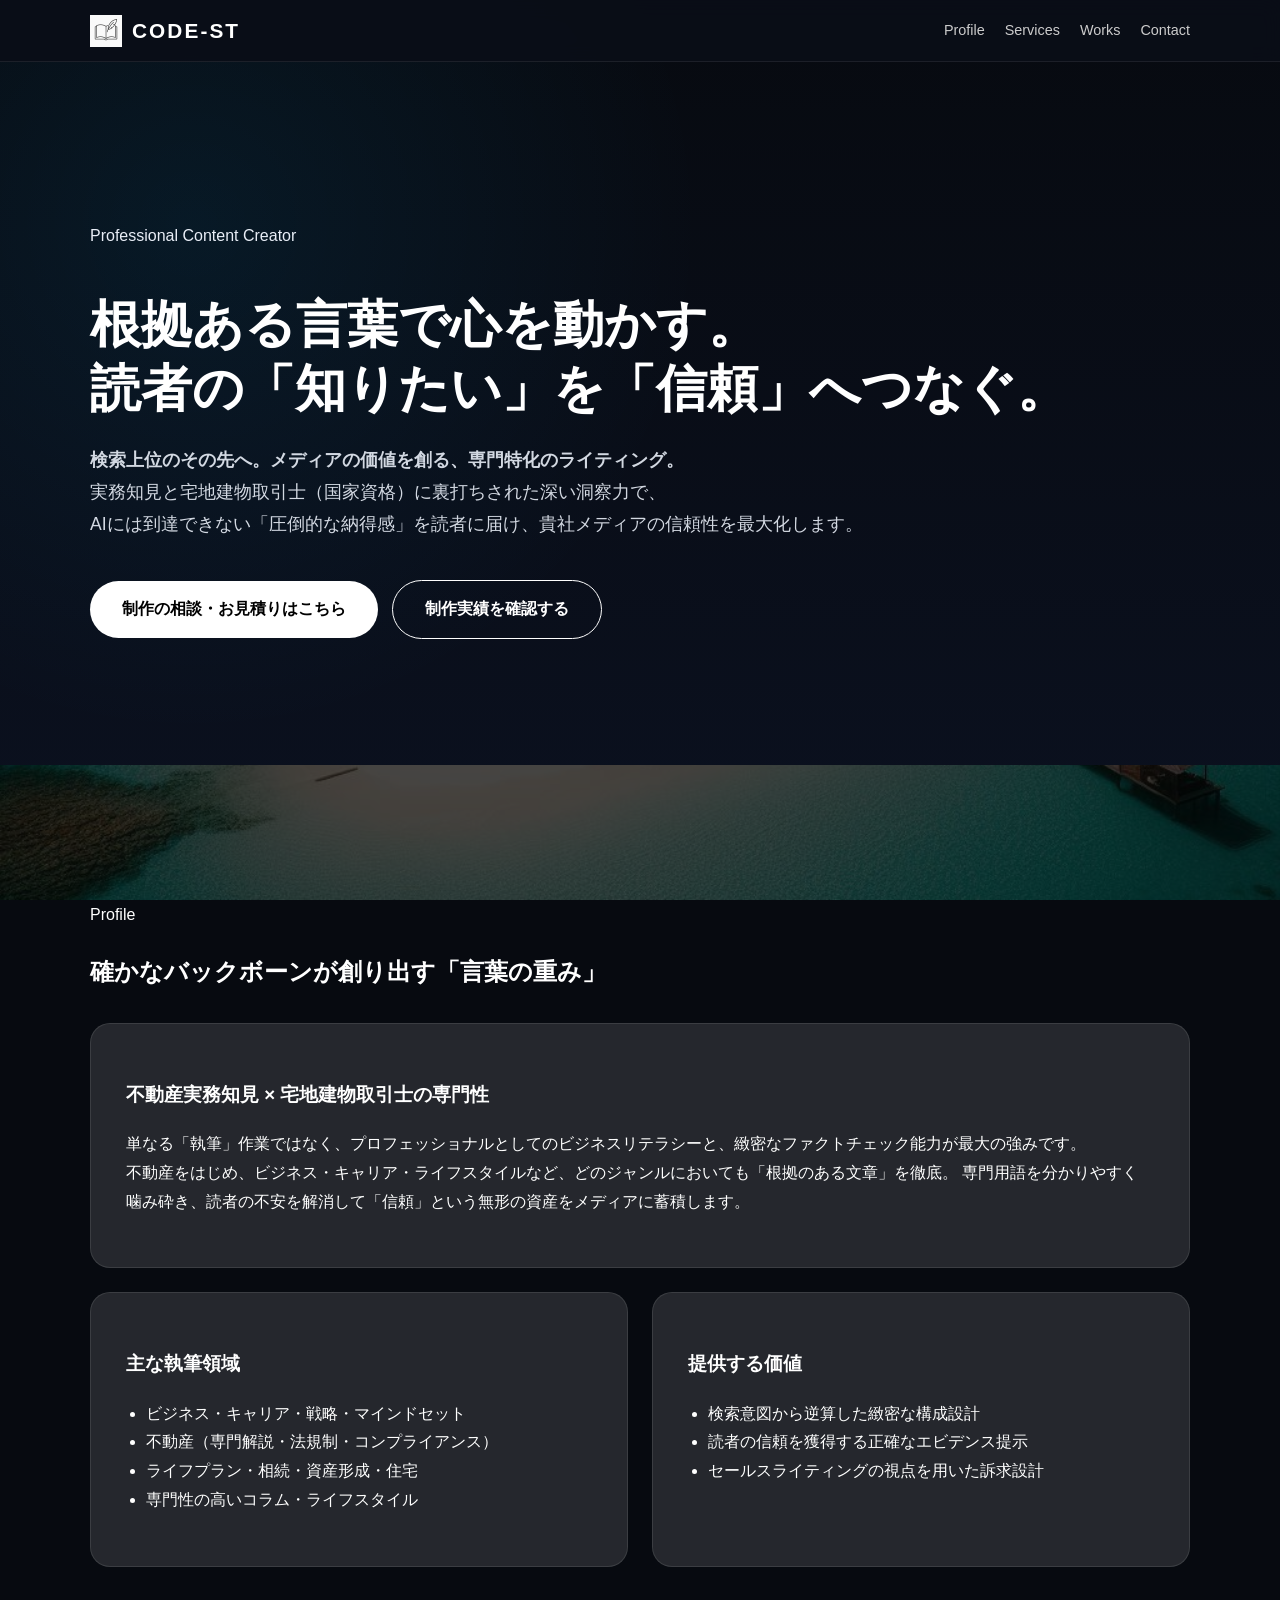
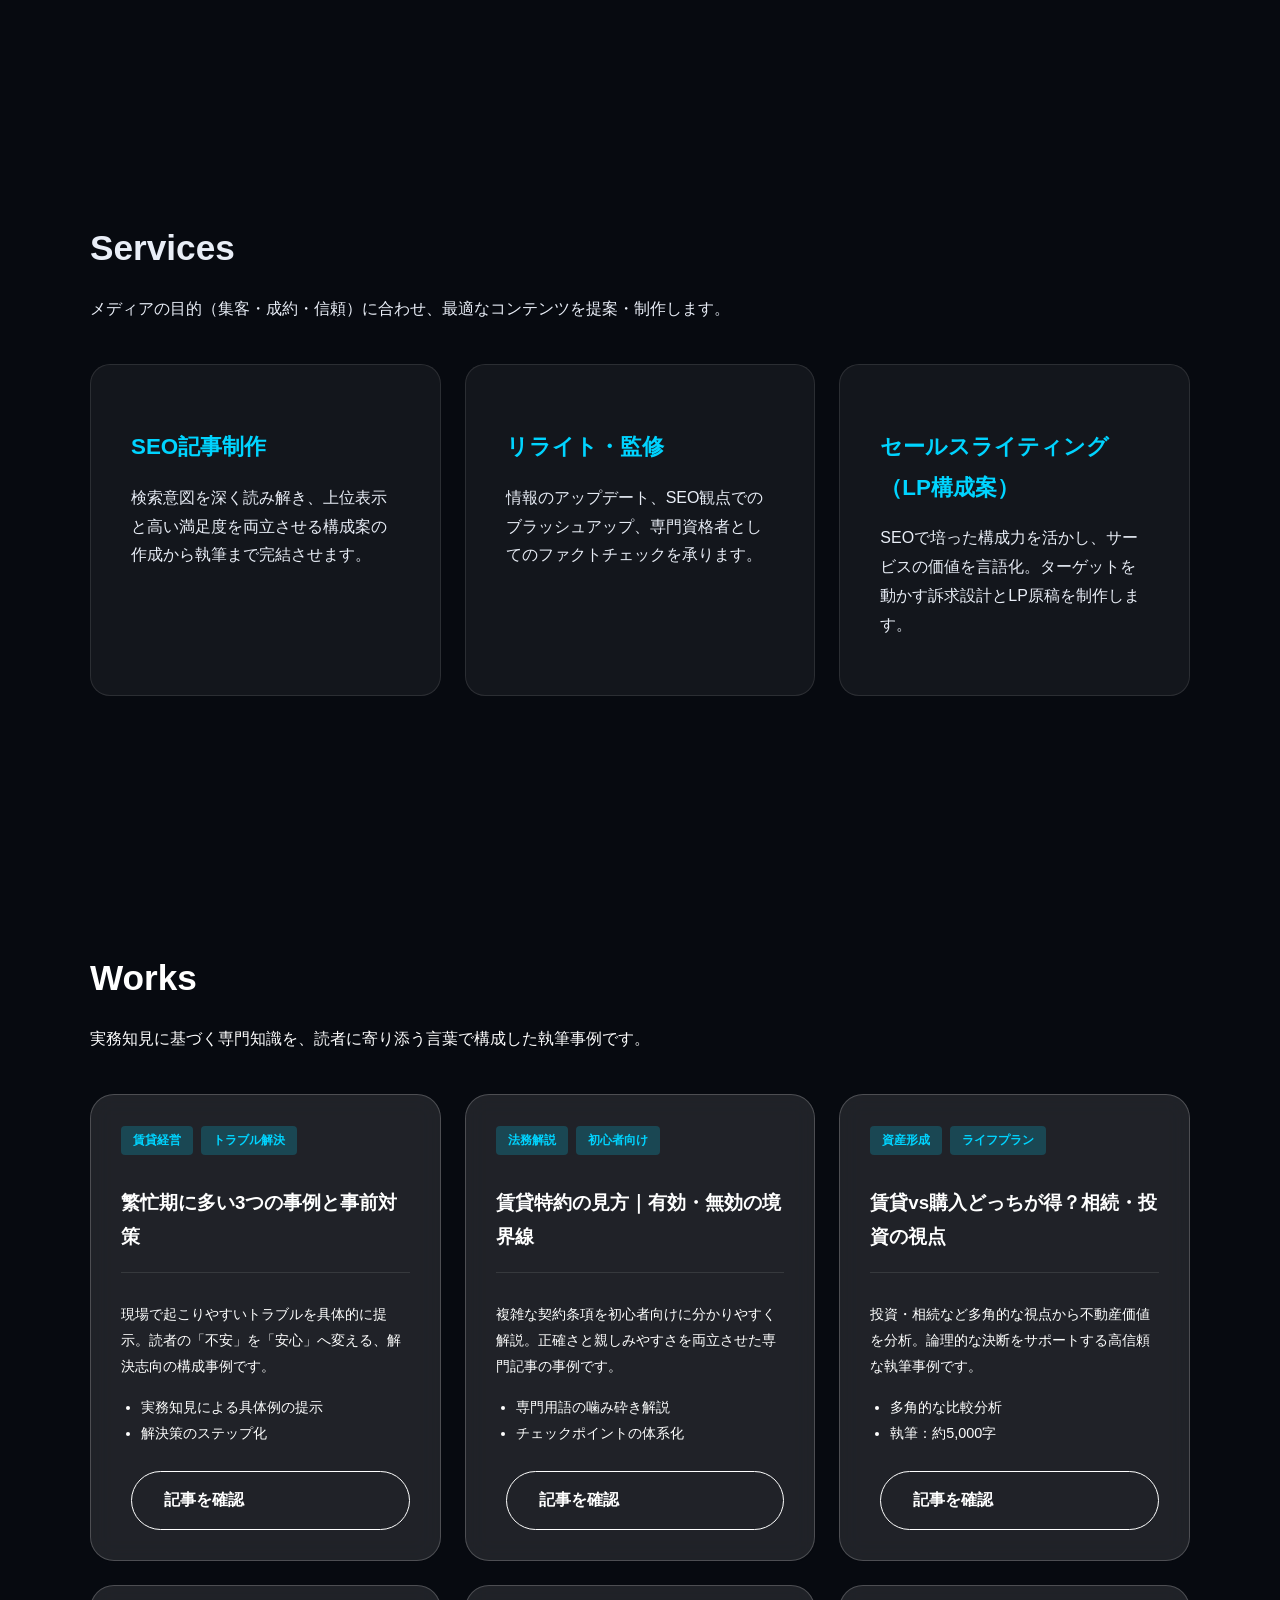
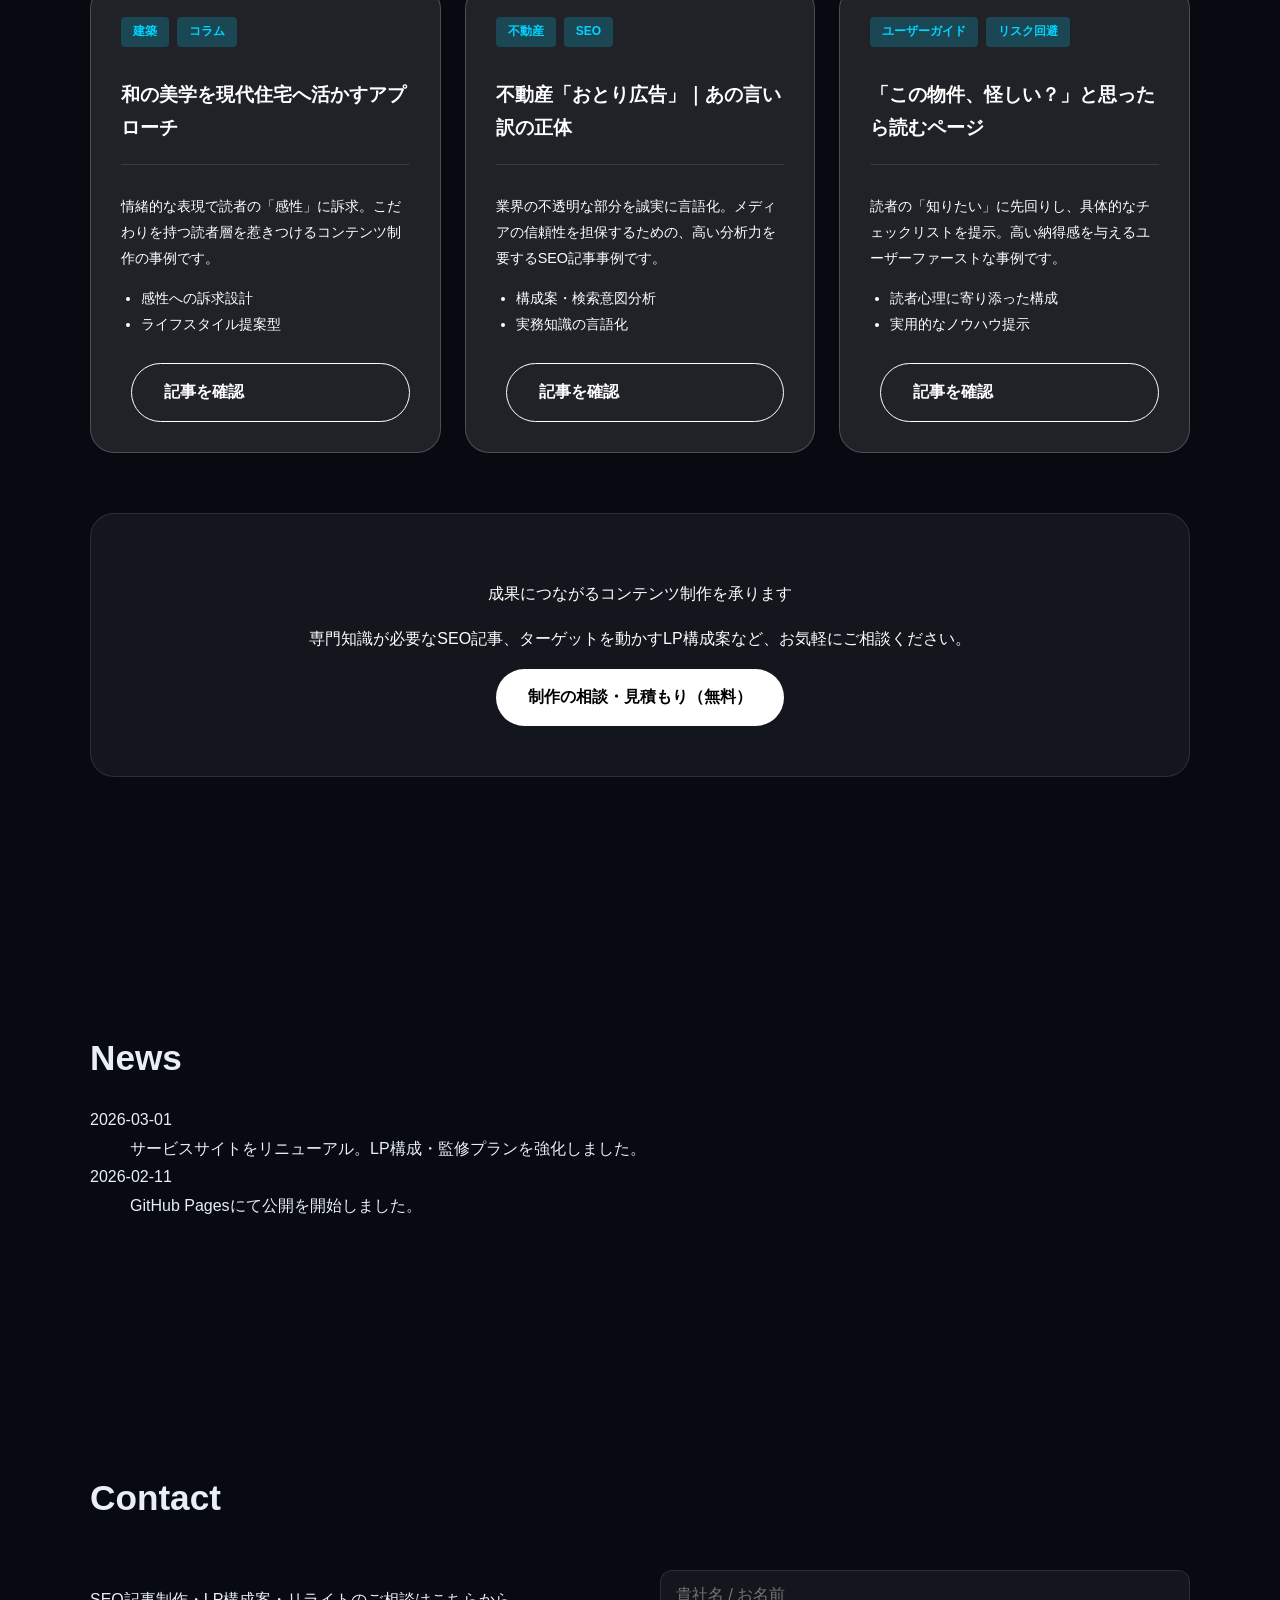
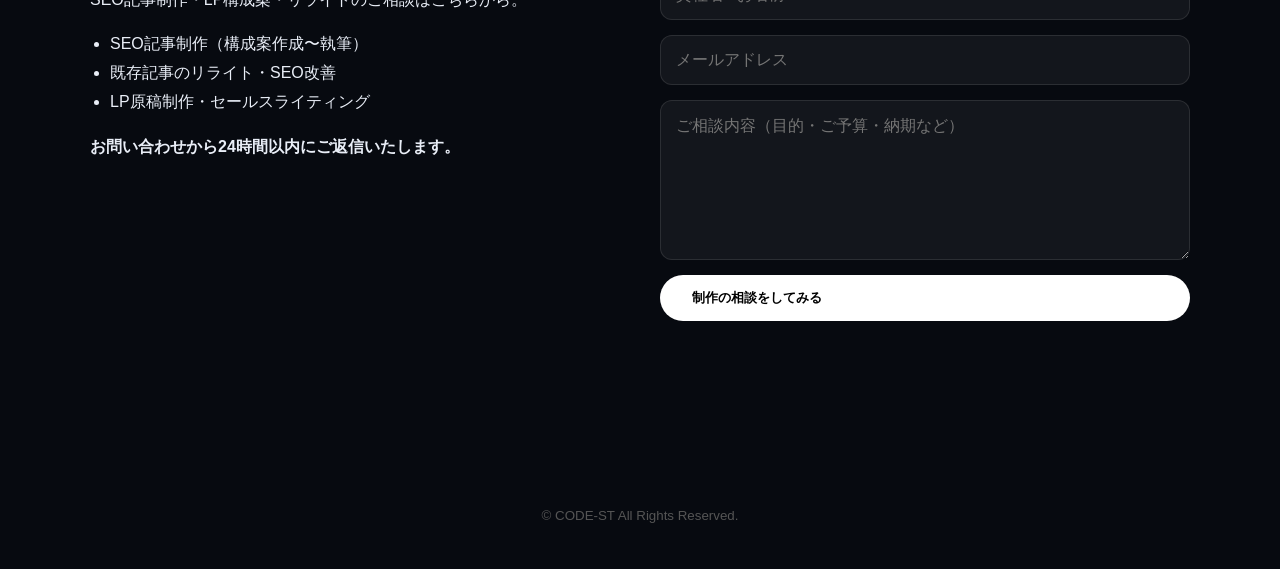
==== commit 33d97ad0: "Update index.html" ====
--- a/index.html
+++ b/index.html
@@ -3,20 +3,26 @@
 <head>
   <meta charset="utf-8" />
   <meta name="viewport" content="width=device-width, initial-scale=1" />
-  <title>CODE-ST</title>
-  <meta name="description" content="CODE-ST のシンプルなサンプルサイトです。" />
- <link rel="stylesheet" href="style.css">
+  <title>CODE-ST | 根拠ある言葉で心を動かす。専門職・ビジネス特化のSEOライター</title>
+  <meta name="description" content="実務知見と国家資格に基づく深い洞察力で、読者の「知りたい」を「信頼」へつなぐ。ビジネス・ライフプラン・不動産など、専門性が求められる分野のSEO記事制作・構成案作成を承ります。" />
+  
+  <link rel="stylesheet" href="style.css" />
+  <!-- Google Search Console メタタグがあればここに貼り付けてください -->
 </head>
+
 <body>
-
-  <header>
+  <!-- Header -->
+  <header class="site-header">
     <div class="container header-inner">
-      <a class="brand" href="#top">CODE-ST</a>
-      <nav aria-label="サイト内ナビゲーション">
+      <a class="brand" href="#top">
+        <img src="logo.png" alt="" class="site-logo">
+        <span>CODE-ST</span>
+      </a>
+      <nav class="site-nav">
         <ul>
-          <li><a href="#about">About</a></li>
+          <li><a href="#about">Profile</a></li>
+          <li><a href="#services">Services</a></li>
           <li><a href="#works">Works</a></li>
-          <li><a href="#news">News</a></li>
           <li><a href="#contact">Contact</a></li>
         </ul>
       </nav>
@@ -24,82 +30,229 @@
   </header>
 
   <main id="top">
-    <div class="container">
-      <div class="hero">
-        <h1>シンプルなサンプルサイト</h1>
-        <p>画像なしで構造を整えたHTML/CSSの雛形です。</p>
-      </div>
-
-      <section id="about">
-        <h2 class="sec-title">About</h2>
-        <p class="lead">ここに自己紹介や対応範囲を記載します。</p>
-        <ul class="about-list">
-          <li>対応：HTML / CSS（静的サイト）</li>
-          <li>意識：読みやすい構造、保守しやすい命名</li>
-          <li>用途：ポートフォリオ用のサンプル</li>
-        </ul>
-      </section>
-
-      <section id="works">
-        <h2 class="sec-title">Works</h2>
-        <p class="lead">画像の代わりにカードで表示しています。</p>
-        <div class="grid">
-          <article class="card">
-            <h3>サンプル1</h3>
-            <p>トップ→下層への導線を想定した構成です。</p>
-          </article>
-          <article class="card">
-            <h3>サンプル2</h3>
-            <p>セクション設計と余白設計を重視しています。</p>
-          </article>
-          <article class="card">
-            <h3>サンプル3</h3>
-            <p>後から画像を差し替えられる前提の枠です。</p>
-          </article>
-        </div>
-      </section>
-
-      <section id="news">
+    <!-- Hero (パターン3) -->
+    <section class="hero">
+      <div class="container hero-inner">
+        <p class="eyebrow">Professional Content Creator</p>
+        <h1 class="hero-title">根拠ある言葉で心を動かす。<br>読者の「知りたい」を「信頼」へつなぐ。</h1>
+        <p class="hero-lead">
+          <strong>検索上位のその先へ。メディアの価値を創る、専門特化のライティング。</strong><br>
+          実務知見と宅地建物取引士（国家資格）に裏打ちされた深い洞察力で、<br>
+          AIには到達できない「圧倒的な納得感」を読者に届け、貴社メディアの信頼性を最大化します。
+        </p>
+        <div class="hero-actions">
+          <a href="#contact" class="btn">制作の相談・お見積りはこちら</a>
+          <a href="#works" class="btn btn-outline">制作実績を確認する</a>
+        </div>
+      </div>
+    </section>
+
+    <!-- About（信頼の根拠を提示） -->
+    <section id="about" class="section-bg">
+      <div class="bg-layer" aria-hidden="true"></div>
+      <div class="container section-inner">
+        <p class="section-eyebrow">Profile</p>
+        <h2 class="section-title">確かなバックボーンが創り出す「言葉の重み」</h2>
+        
+        <div class="about-grid">
+          <div class="about-card hero-card">
+            <h3 class="about-card-title">不動産実務知見 × 宅地建物取引士の専門性</h3>
+            <p>
+              単なる「執筆」作業ではなく、プロフェッショナルとしてのビジネスリテラシーと、緻密なファクトチェック能力が最大の強みです。<br>
+              不動産をはじめ、ビジネス・キャリア・ライフスタイルなど、どのジャンルにおいても「根拠のある文章」を徹底。
+              専門用語を分かりやすく噛み砕き、読者の不安を解消して「信頼」という無形の資産をメディアに蓄積します。
+            </p>
+          </div>
+        </div>
+
+        <div class="about-grid" style="margin-top: 24px;">
+          <div class="about-card">
+            <h3 class="about-card-title">主な執筆領域</h3>
+            <ul class="list">
+              <li>ビジネス・キャリア・戦略・マインドセット</li>
+              <li>不動産（専門解説・法規制・コンプライアンス）</li>
+              <li>ライフプラン・相続・資産形成・住宅</li>
+              <li>専門性の高いコラム・ライフスタイル</li>
+            </ul>
+          </div>
+          <div class="about-card">
+            <h3 class="about-card-title">提供する価値</h3>
+            <ul class="list">
+              <li>検索意図から逆算した緻密な構成設計</li>
+              <li>読者の信頼を獲得する正確なエビデンス提示</li>
+              <li>セールスライティングの視点を用いた訴求設計</li>
+            </ul>
+          </div>
+        </div>
+      </div>
+    </section>
+
+    <!-- Services -->
+    <section id="services" class="section">
+      <div class="container">
+        <div class="section-head">
+          <h2 class="sec-title">Services</h2>
+          <p class="lead">メディアの目的（集客・成約・信頼）に合わせ、最適なコンテンツを提案・制作します。</p>
+        </div>
+        <div class="services-grid">
+          <div class="service-card">
+            <h3>SEO記事制作</h3>
+            <p>検索意図を深く読み解き、上位表示と高い満足度を両立させる構成案の作成から執筆まで完結させます。</p>
+          </div>
+          <div class="service-card">
+            <h3>リライト・監修</h3>
+            <p>情報のアップデート、SEO観点でのブラッシュアップ、専門資格者としてのファクトチェックを承ります。</p>
+          </div>
+          <div class="service-card">
+            <h3>セールスライティング（LP構成案）</h3>
+            <p>SEOで培った構成力を活かし、サービスの価値を言語化。ターゲットを動かす訴求設計とLP原稿を制作します。</p>
+          </div>
+        </div>
+      </div>
+    </section>
+
+    <!-- Works（不動産系6記事） -->
+    <section id="works" class="section-bg">
+      <div class="bg-layer" aria-hidden="true"></div>
+      <div class="container section-inner">
+        <div class="section-head">
+          <h2 class="sec-title">Works</h2>
+          <p class="lead">実務知見に基づく専門知識を、読者に寄り添う言葉で構成した執筆事例です。</p>
+        </div>
+
+        <div class="works-grid">
+          <!-- 1. 繁忙期トラブル -->
+          <article class="work-card">
+            <div class="work-meta"><span class="tag">賃貸経営</span><span class="tag">トラブル解決</span></div>
+            <h3 class="work-title">繁忙期に多い3つの事例と事前対策</h3>
+            <div class="work-detail">
+              <p>現場で起こりやすいトラブルを具体的に提示。読者の「不安」を「安心」へ変える、解決志向の構成事例です。</p>
+              <ul>
+                <li>実務知見による具体例の提示</li>
+                <li>解決策のステップ化</li>
+              </ul>
+            </div>
+            <a class="btn btn-outline" href="https://note.com/merry_ivy6817/n/n526fb288dc2a" target="_blank" rel="noopener">記事を確認</a>
+          </article>
+
+          <!-- 2. 賃貸特約 -->
+          <article class="work-card">
+            <div class="work-meta"><span class="tag">法務解説</span><span class="tag">初心者向け</span></div>
+            <h3 class="work-title">賃貸特約の見方｜有効・無効の境界線</h3>
+            <div class="work-detail">
+              <p>複雑な契約条項を初心者向けに分かりやすく解説。正確さと親しみやすさを両立させた専門記事の事例です。</p>
+              <ul>
+                <li>専門用語の噛み砕き解説</li>
+                <li>チェックポイントの体系化</li>
+              </ul>
+            </div>
+            <a class="btn btn-outline" href="https://note.com/merry_ivy6817/n/n85cbea74b5dd" target="_blank" rel="noopener">記事を確認</a>
+          </article>
+
+          <!-- 3. 賃貸vs購入 -->
+          <article class="work-card">
+            <div class="work-meta"><span class="tag">資産形成</span><span class="tag">ライフプラン</span></div>
+            <h3 class="work-title">賃貸vs購入どっちが得？相続・投資の視点</h3>
+            <div class="work-detail">
+              <p>投資・相続など多角的な視点から不動産価値を分析。論理的な決断をサポートする高信頼な執筆事例です。</p>
+              <ul>
+                <li>多角的な比較分析</li>
+                <li>執筆：約5,000字</li>
+              </ul>
+            </div>
+            <a class="btn btn-outline" href="https://note.com/merry_ivy6817/n/n1859886c29ca" target="_blank" rel="noopener">記事を確認</a>
+          </article>
+
+          <!-- 4. 和の美学 -->
+          <article class="work-card">
+            <div class="work-meta"><span class="tag">建築</span><span class="tag">コラム</span></div>
+            <h3 class="work-title">和の美学を現代住宅へ活かすアプローチ</h3>
+            <div class="work-detail">
+              <p>情緒的な表現で読者の「感性」に訴求。こだわりを持つ読者層を惹きつけるコンテンツ制作の事例です。</p>
+              <ul>
+                <li>感性への訴求設計</li>
+                <li>ライフスタイル提案型</li>
+              </ul>
+            </div>
+            <a class="btn btn-outline" href="https://note.com/merry_ivy6817/n/n7f7b638521ce" target="_blank" rel="noopener">記事を確認</a>
+          </article>
+
+          <!-- 5. おとり広告 -->
+          <article class="work-card">
+            <div class="work-meta"><span class="tag">不動産</span><span class="tag">SEO</span></div>
+            <h3 class="work-title">不動産「おとり広告」｜あの言い訳の正体</h3>
+            <div class="work-detail">
+              <p>業界の不透明な部分を誠実に言語化。メディアの信頼性を担保するための、高い分析力を要するSEO記事事例です。</p>
+              <ul>
+                <li>構成案・検索意図分析</li>
+                <li>実務知識の言語化</li>
+              </ul>
+            </div>
+            <a class="btn btn-outline" href="https://note.com/merry_ivy6817/n/n9b45351850d2" target="_blank" rel="noopener">記事を確認</a>
+          </article>
+
+          <!-- 6. 怪しい物件 -->
+          <article class="work-card">
+            <div class="work-meta"><span class="tag">ユーザーガイド</span><span class="tag">リスク回避</span></div>
+            <h3 class="work-title">「この物件、怪しい？」と思ったら読むページ</h3>
+            <div class="work-detail">
+              <p>読者の「知りたい」に先回りし、具体的なチェックリストを提示。高い納得感を与えるユーザーファーストな事例です。</p>
+              <ul>
+                <li>読者心理に寄り添った構成</li>
+                <li>実用的なノウハウ提示</li>
+              </ul>
+            </div>
+            <a class="btn btn-outline" href="https://note.com/merry_ivy6817/n/n4f54b09f16a3" target="_blank" rel="noopener">記事を確認</a>
+          </article>
+        </div>
+
+        <div class="works-cta">
+          <p class="works-cta-title">成果につながるコンテンツ制作を承ります</p>
+          <p class="works-cta-desc">専門知識が必要なSEO記事、ターゲットを動かすLP構成案など、お気軽にご相談ください。</p>
+          <a href="#contact" class="btn">制作の相談・見積もり（無料）</a>
+        </div>
+      </div>
+    </section>
+
+    <!-- News -->
+    <section id="news" class="section">
+      <div class="container">
         <h2 class="sec-title">News</h2>
         <dl class="news">
-          <div>
-            <dt>2026-02-11</dt>
-            <dd>GitHub Pagesの公開準備を開始しました。</dd>
-          </div>
-          <div>
-            <dt>2026-02-10</dt>
-            <dd>HTML/CSSの構成を見直しました。</dd>
-          </div>
+          <div><dt>2026-03-01</dt><dd>サービスサイトをリニューアル。LP構成・監修プランを強化しました。</dd></div>
+          <div><dt>2026-02-11</dt><dd>GitHub Pagesにて公開を開始しました。</dd></div>
         </dl>
-      </section>
-
-      <section id="contact">
+      </div>
+    </section>
+
+    <!-- Contact -->
+    <section id="contact" class="section">
+      <div class="container">
         <h2 class="sec-title">Contact</h2>
-        <p class="lead">フォームはダミーです（送信は行われません）。</p>
-
-        <form action="#" method="post">
-          <dl>
-            <dt><label for="name">氏名</label></dt>
-            <dd><input id="name" name="name" type="text" autocomplete="name" /></dd>
-
-            <dt><label for="email">メール</label></dt>
-            <dd><input id="email" name="email" type="email" autocomplete="email" /></dd>
-
-            <dt><label for="message">内容</label></dt>
-            <dd><textarea id="message" name="message"></textarea></dd>
-          </dl>
-
-          <button class="btn" type="submit">送信</button>
-        </form>
-      </section>
-
-      <footer>
-        <div class="container">
-          <small>© CODE-ST</small>
-        </div>
-      </footer>
-    </div>
+        <div class="contact-box">
+          <div class="contact-info">
+            <p>SEO記事制作・LP構成案・リライトのご相談はこちらから。</p>
+            <ul class="list">
+              <li>SEO記事制作（構成案作成〜執筆）</li>
+              <li>既存記事のリライト・SEO改善</li>
+              <li>LP原稿制作・セールスライティング</li>
+            </ul>
+            <p><strong>お問い合わせから24時間以内にご返信いたします。</strong></p>
+          </div>
+          
+          <form class="form" action="https://formspree.io/f/xkovabrp" method="POST">
+            <input name="name" type="text" placeholder="貴社名 / お名前" required />
+            <input name="email" type="email" placeholder="メールアドレス" required />
+            <textarea name="message" placeholder="ご相談内容（目的・ご予算・納期など）" required></textarea>
+            <button class="btn" type="submit">制作の相談をしてみる</button>
+          </form>
+        </div>
+      </div>
+    </section>
+
+    <footer class="site-footer">
+      <div class="container"><small>© CODE-ST All Rights Reserved.</small></div>
+    </footer>
   </main>
-
 </body>
 </html>
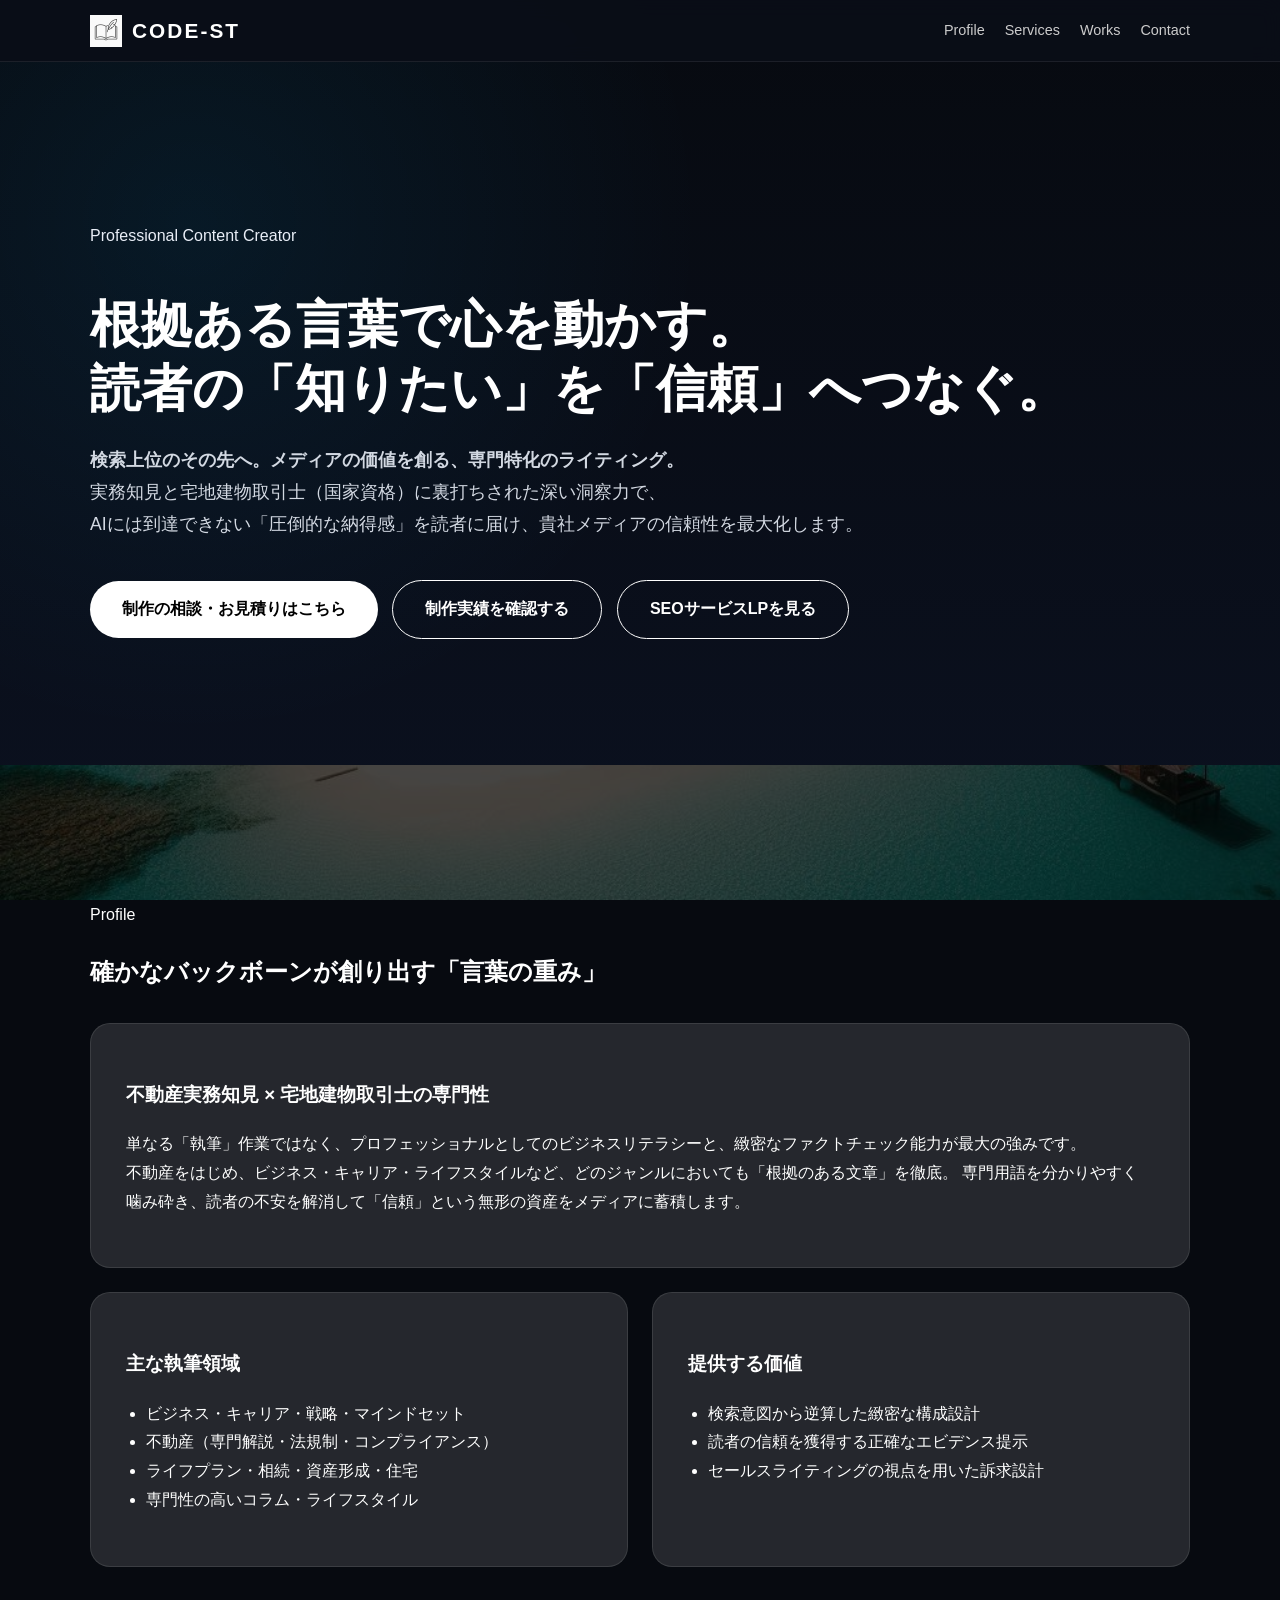
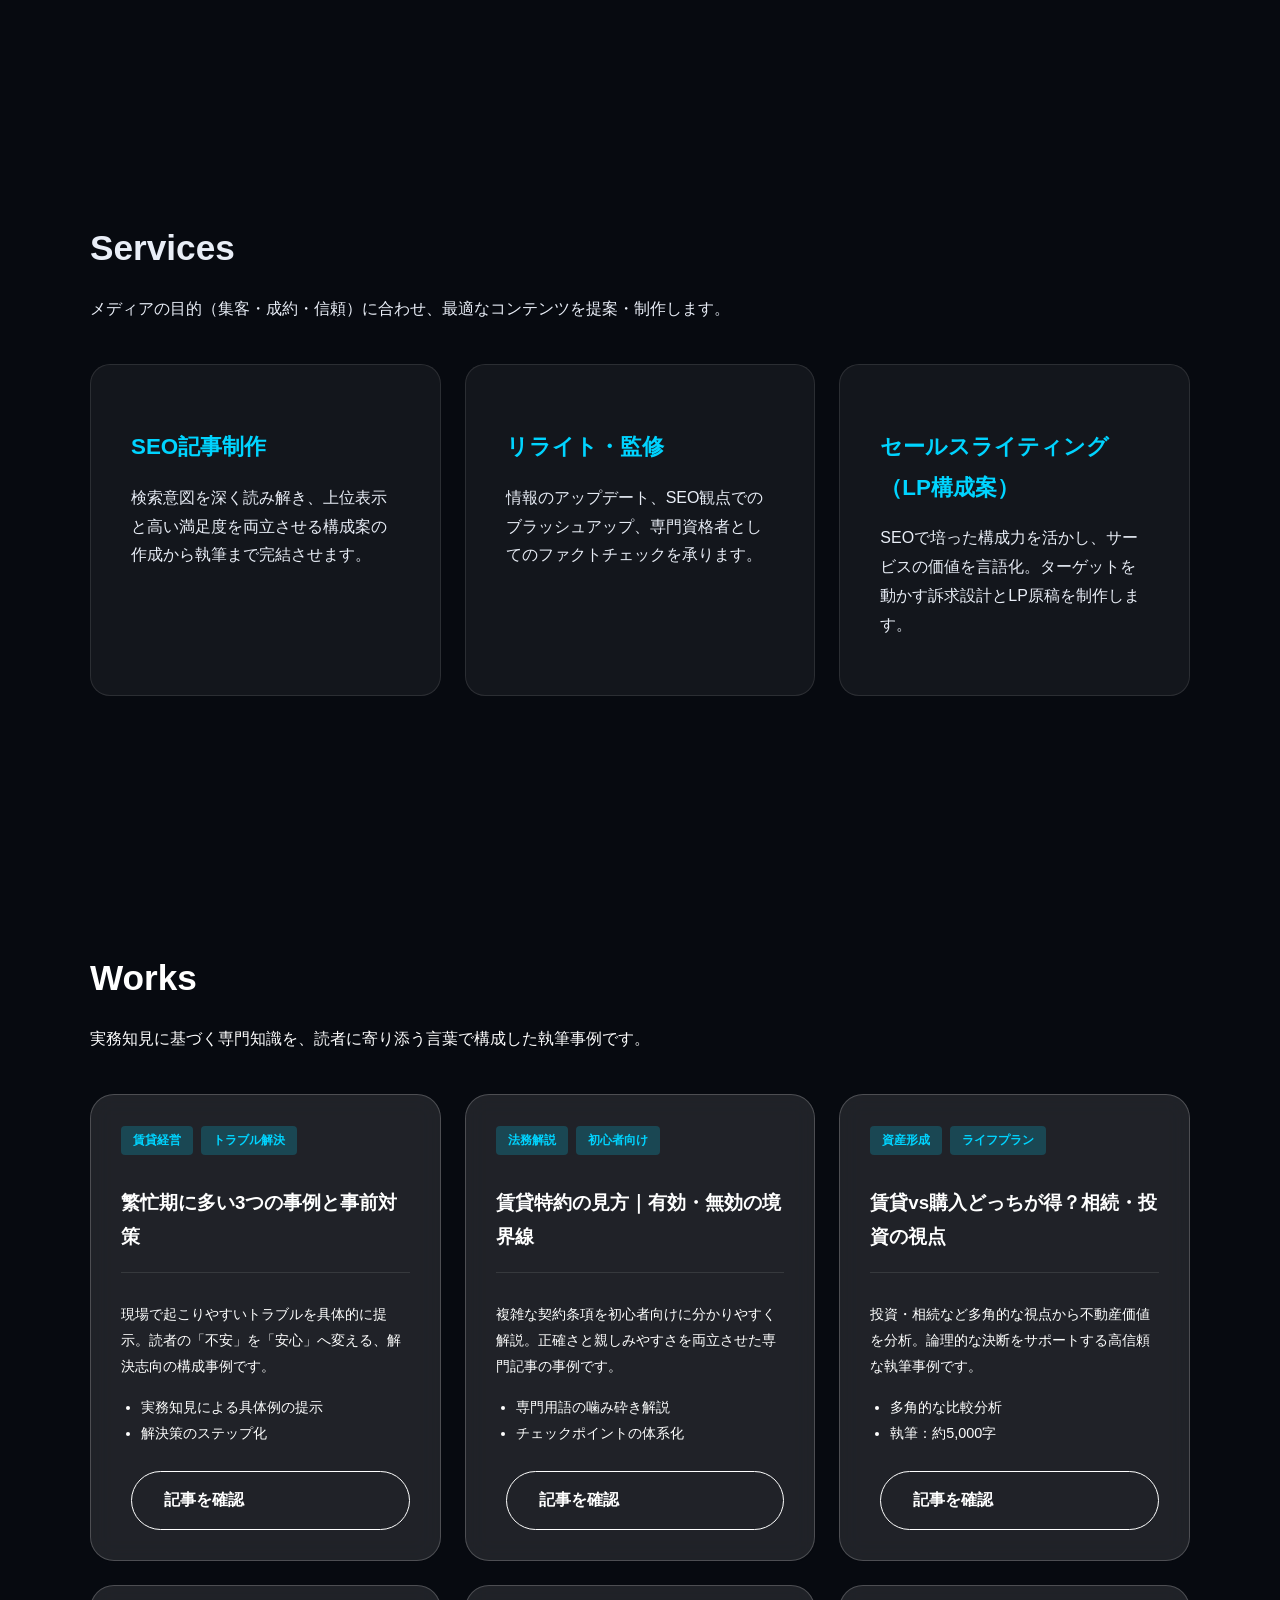
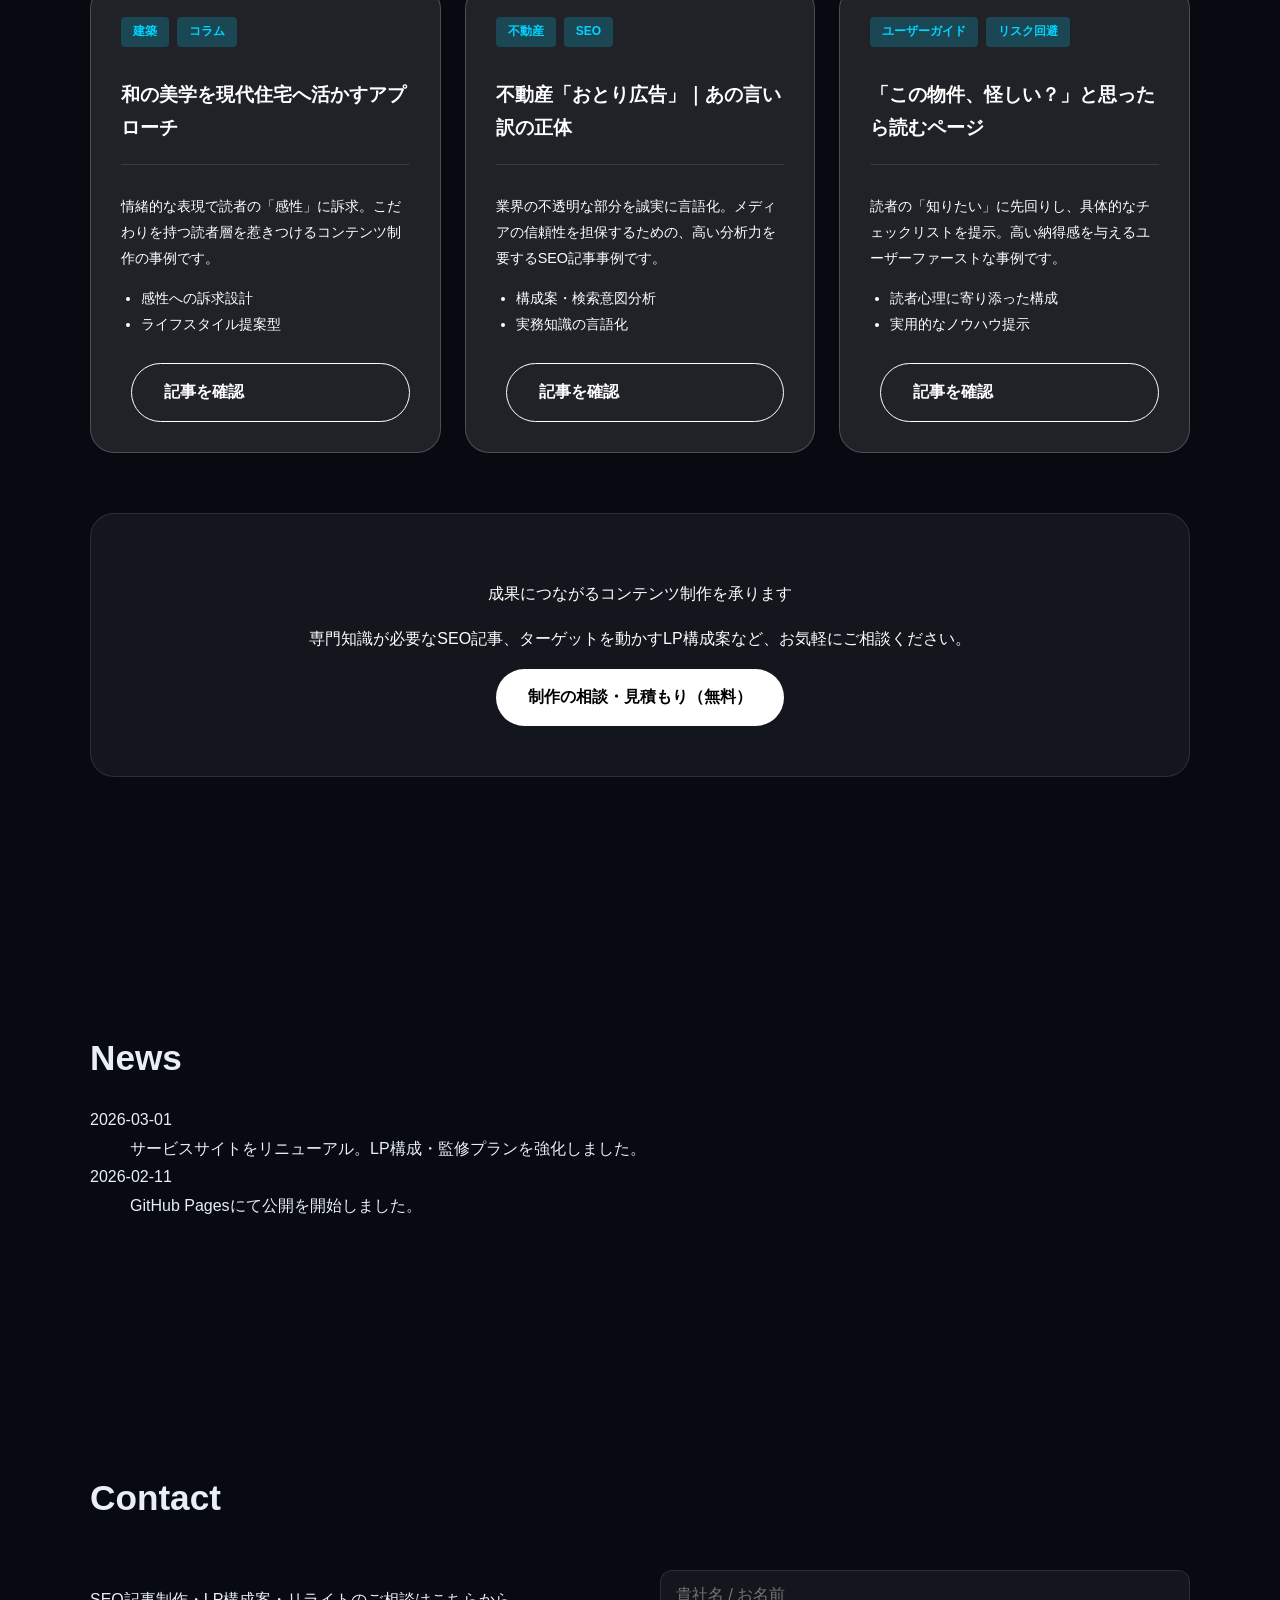
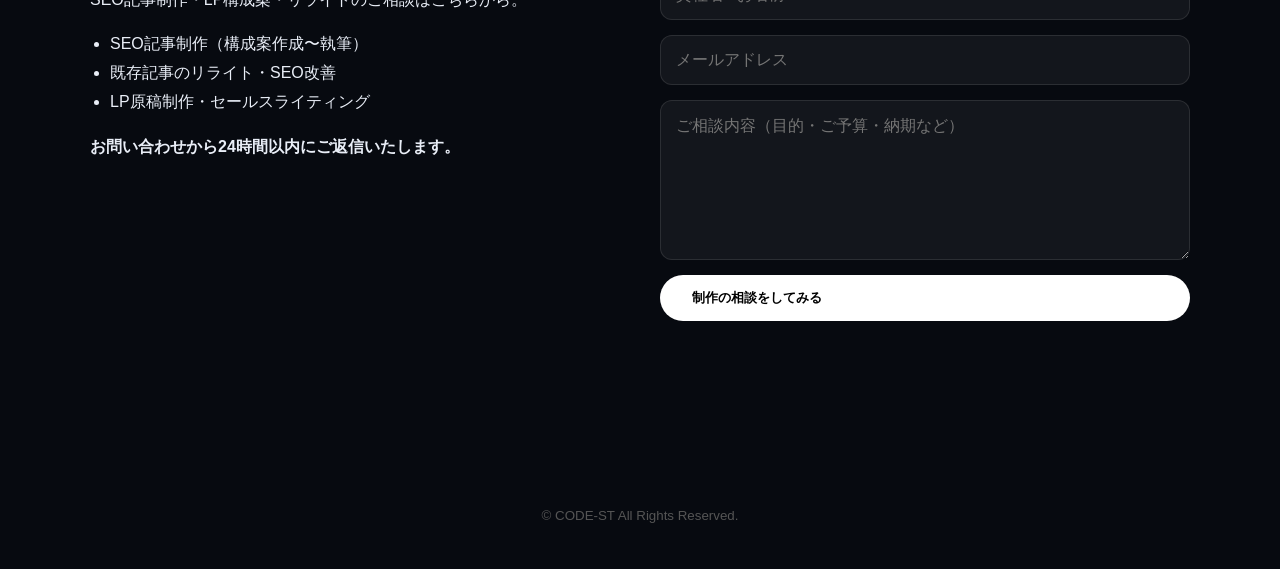
==== commit 117f15c3: "Update index.html" ====
--- a/index.html
+++ b/index.html
@@ -43,6 +43,7 @@
         <div class="hero-actions">
           <a href="#contact" class="btn">制作の相談・お見積りはこちら</a>
           <a href="#works" class="btn btn-outline">制作実績を確認する</a>
+          <a href="lp-seo.html" class="btn btn-outline">SEOサービスLPを見る</a>
         </div>
       </div>
     </section>
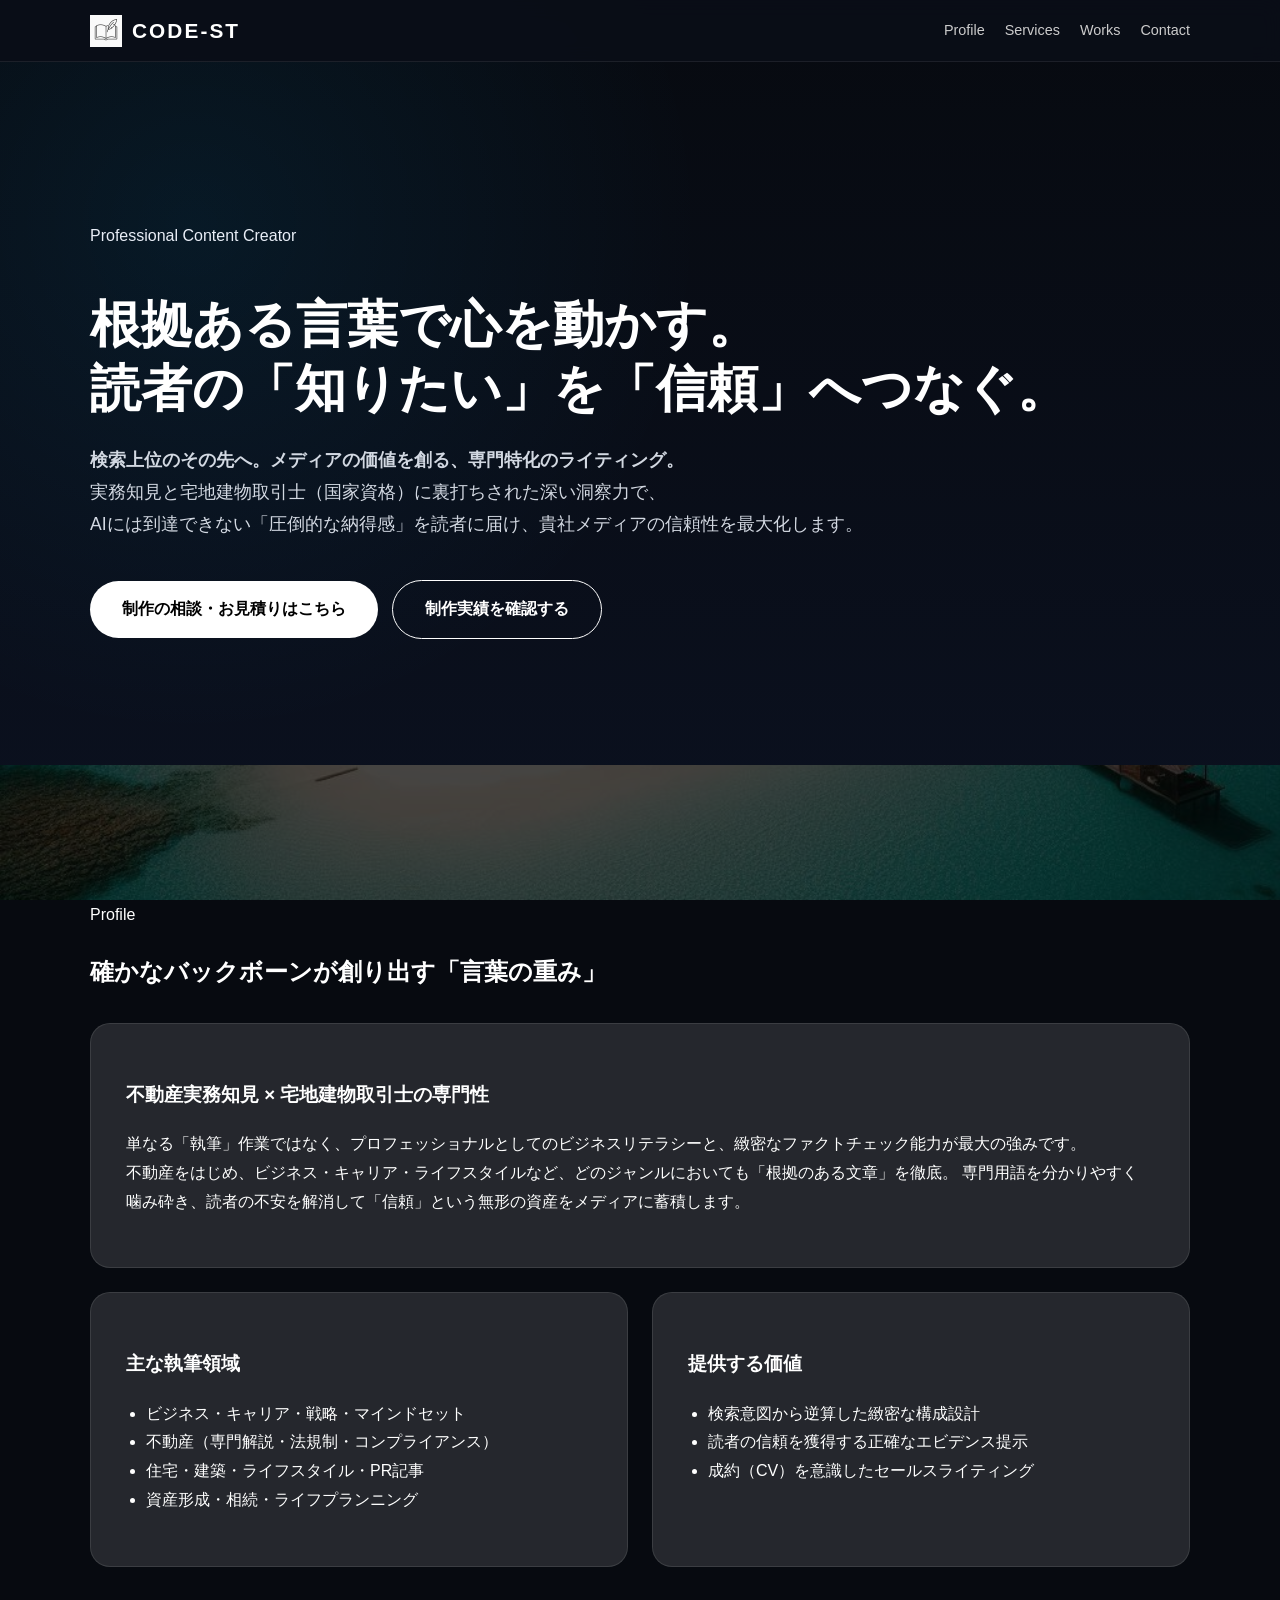
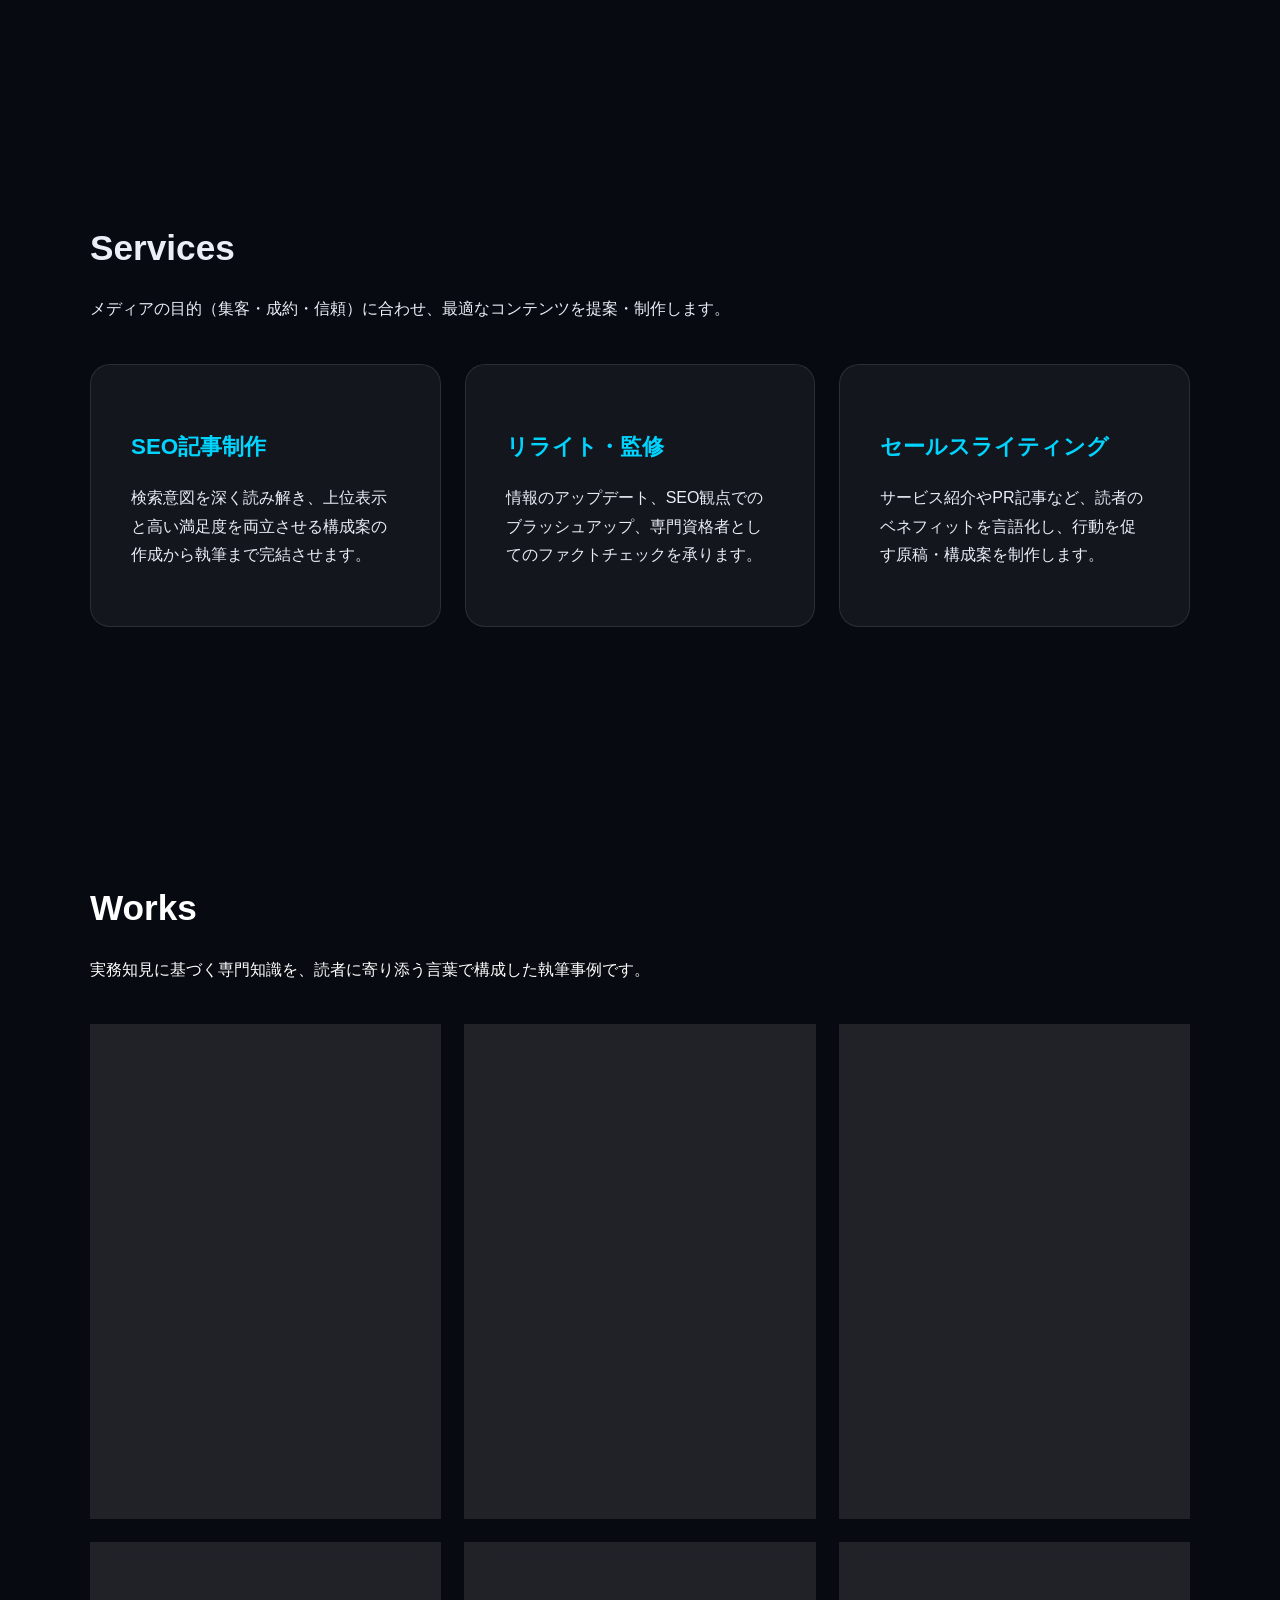
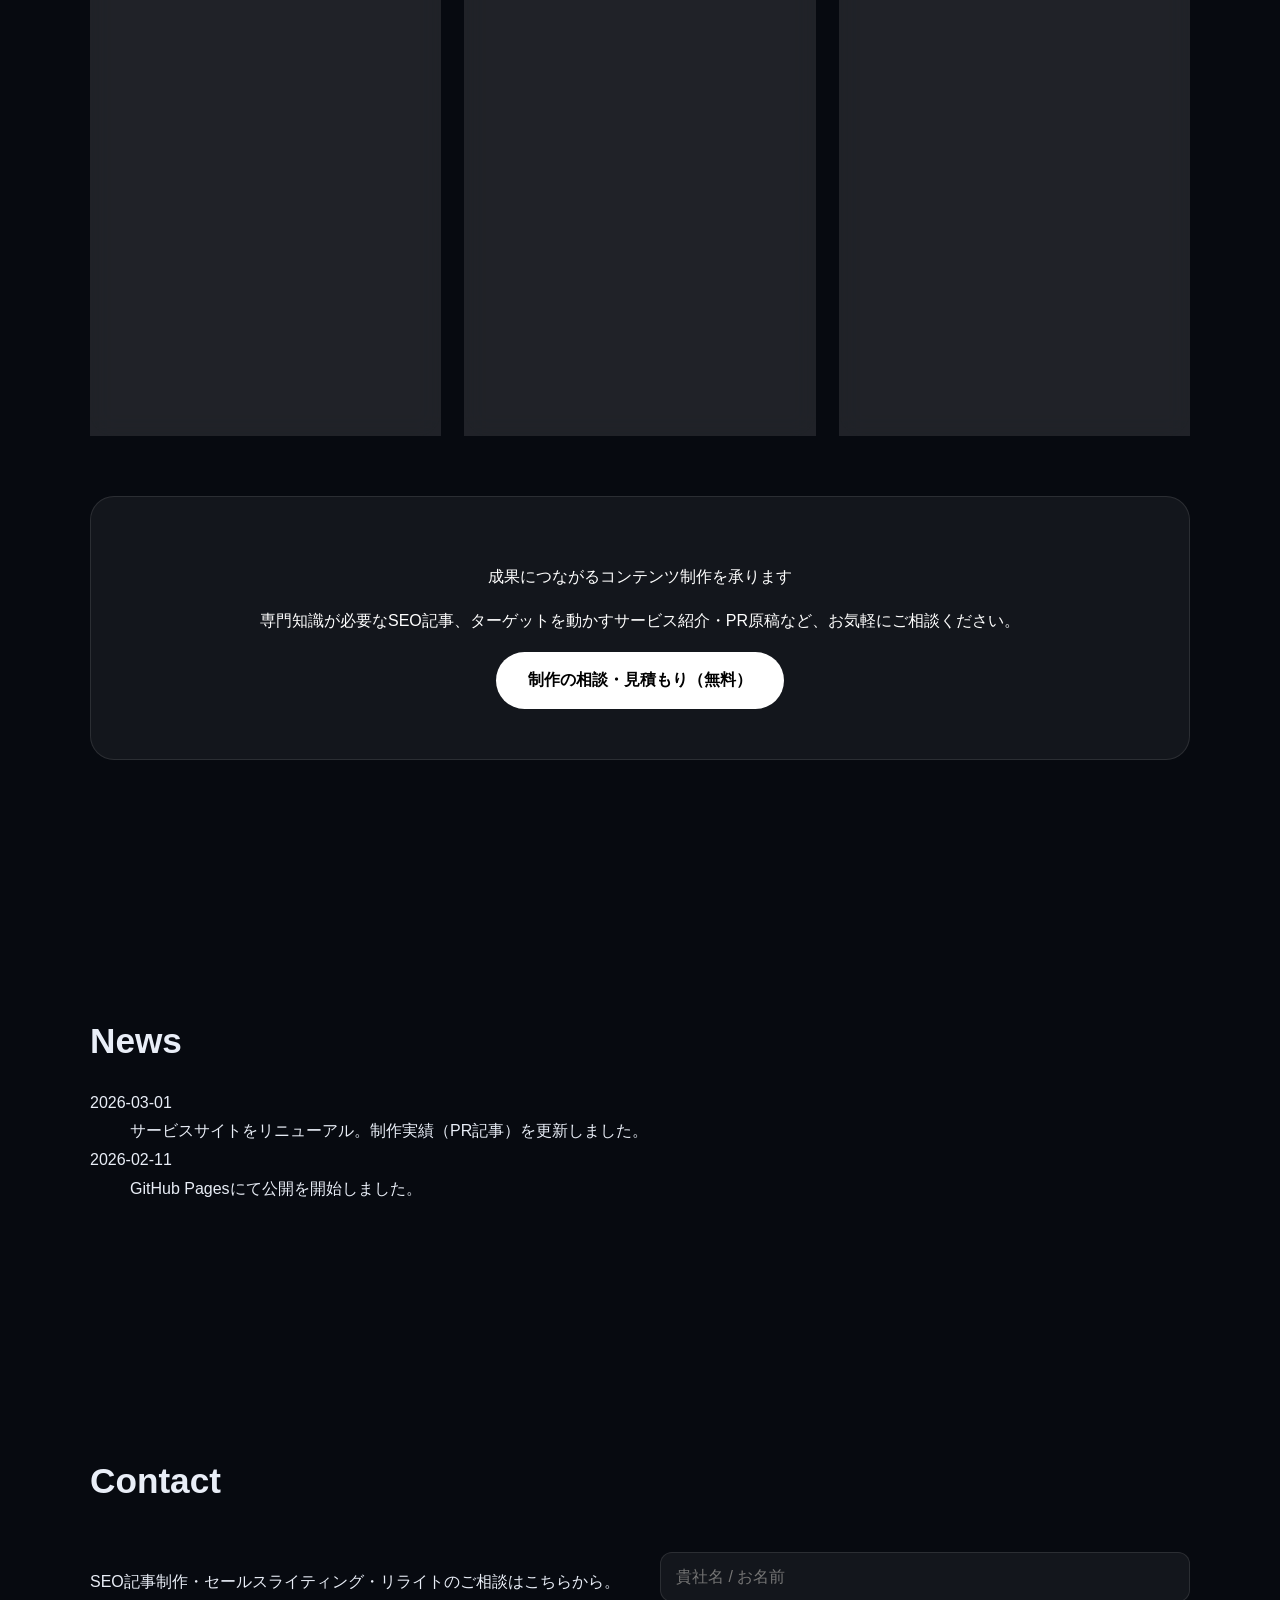
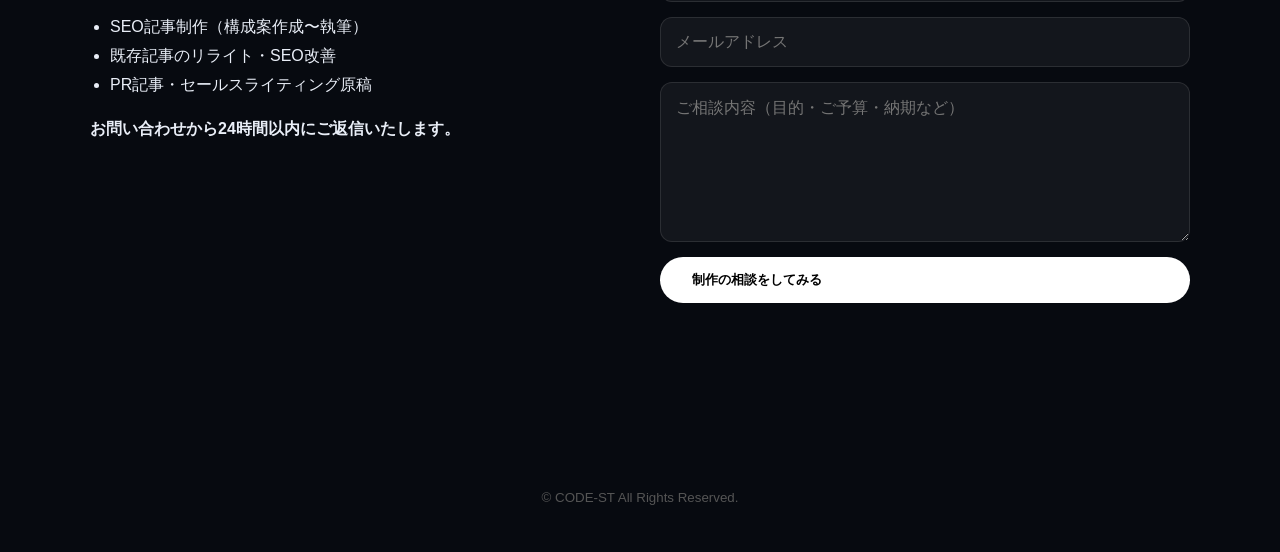
==== commit ccd9e71b: "Update index.html" ====
--- a/index.html
+++ b/index.html
@@ -30,7 +30,7 @@
   </header>
 
   <main id="top">
-    <!-- Hero (パターン3) -->
+    <!-- Hero -->
     <section class="hero">
       <div class="container hero-inner">
         <p class="eyebrow">Professional Content Creator</p>
@@ -43,12 +43,11 @@
         <div class="hero-actions">
           <a href="#contact" class="btn">制作の相談・お見積りはこちら</a>
           <a href="#works" class="btn btn-outline">制作実績を確認する</a>
-          <a href="lp-seo.html" class="btn btn-outline">SEOサービスLPを見る</a>
-        </div>
-      </div>
-    </section>
-
-    <!-- About（信頼の根拠を提示） -->
+        </div>
+      </div>
+    </section>
+
+    <!-- About -->
     <section id="about" class="section-bg">
       <div class="bg-layer" aria-hidden="true"></div>
       <div class="container section-inner">
@@ -72,8 +71,8 @@
             <ul class="list">
               <li>ビジネス・キャリア・戦略・マインドセット</li>
               <li>不動産（専門解説・法規制・コンプライアンス）</li>
-              <li>ライフプラン・相続・資産形成・住宅</li>
-              <li>専門性の高いコラム・ライフスタイル</li>
+              <li>住宅・建築・ライフスタイル・PR記事</li>
+              <li>資産形成・相続・ライフプランニング</li>
             </ul>
           </div>
           <div class="about-card">
@@ -81,7 +80,7 @@
             <ul class="list">
               <li>検索意図から逆算した緻密な構成設計</li>
               <li>読者の信頼を獲得する正確なエビデンス提示</li>
-              <li>セールスライティングの視点を用いた訴求設計</li>
+              <li>成約（CV）を意識したセールスライティング</li>
             </ul>
           </div>
         </div>
@@ -105,14 +104,14 @@
             <p>情報のアップデート、SEO観点でのブラッシュアップ、専門資格者としてのファクトチェックを承ります。</p>
           </div>
           <div class="service-card">
-            <h3>セールスライティング（LP構成案）</h3>
-            <p>SEOで培った構成力を活かし、サービスの価値を言語化。ターゲットを動かす訴求設計とLP原稿を制作します。</p>
-          </div>
-        </div>
-      </div>
-    </section>
-
-    <!-- Works（不動産系6記事） -->
+            <h3>セールスライティング</h3>
+            <p>サービス紹介やPR記事など、読者のベネフィットを言語化し、行動を促す原稿・構成案を制作します。</p>
+          </div>
+        </div>
+      </div>
+    </section>
+
+    <!-- Works（指定の6記事をプロ仕様で掲載） -->
     <section id="works" class="section-bg">
       <div class="bg-layer" aria-hidden="true"></div>
       <div class="container section-inner">
@@ -122,18 +121,19 @@
         </div>
 
         <div class="works-grid">
-          <!-- 1. 繁忙期トラブル -->
-          <article class="work-card">
-            <div class="work-meta"><span class="tag">賃貸経営</span><span class="tag">トラブル解決</span></div>
-            <h3 class="work-title">繁忙期に多い3つの事例と事前対策</h3>
-            <div class="work-detail">
-              <p>現場で起こりやすいトラブルを具体的に提示。読者の「不安」を「安心」へ変える、解決志向の構成事例です。</p>
-              <ul>
-                <li>実務知見による具体例の提示</li>
-                <li>解決策のステップ化</li>
-              </ul>
-            </div>
-            <a class="btn btn-outline" href="https://note.com/merry_ivy6817/n/n526fb288dc2a" target="_blank" rel="noopener">記事を確認</a>
+          <!-- 1. 初期費用 -->
+          <article class="work-card">
+            <div class="work-meta"><span class="tag">不動産</span><span class="tag">お金・節約</span></div>
+            <h3 class="work-title">【保存版】賃貸の初期費用はいくら？相場と内訳</h3>
+            <div class="work-detail">
+              <p>読者の関心が高い「初期費用」をテーマに、元業界人ならではの視点で詳細を網羅。利便性と納得感を追求した解説記事です。</p>
+              <ul>
+                <li>検索意図分析・構成設計</li>
+                <li>実務知見による専門解説</li>
+                <li>情報の体系化と正確なエビデンス提示</li>
+              </ul>
+            </div>
+            <a class="btn btn-outline" href="https://note.com/merry_ivy6817/n/n53ccaccfb184" target="_blank" rel="noopener">記事を確認</a>
           </article>
 
           <!-- 2. 賃貸特約 -->
@@ -141,10 +141,11 @@
             <div class="work-meta"><span class="tag">法務解説</span><span class="tag">初心者向け</span></div>
             <h3 class="work-title">賃貸特約の見方｜有効・無効の境界線</h3>
             <div class="work-detail">
-              <p>複雑な契約条項を初心者向けに分かりやすく解説。正確さと親しみやすさを両立させた専門記事の事例です。</p>
+              <p>複雑な契約条項を初心者向けに分かりやすく整理。正確さと親しみやすさを両立させ、読者の不安を解消する専門記事です。</p>
               <ul>
                 <li>専門用語の噛み砕き解説</li>
-                <li>チェックポイントの体系化</li>
+                <li>リスク回避の視点による体系化</li>
+                <li>宅建士によるファクトチェック済</li>
               </ul>
             </div>
             <a class="btn btn-outline" href="https://note.com/merry_ivy6817/n/n85cbea74b5dd" target="_blank" rel="noopener">記事を確認</a>
@@ -155,10 +156,11 @@
             <div class="work-meta"><span class="tag">資産形成</span><span class="tag">ライフプラン</span></div>
             <h3 class="work-title">賃貸vs購入どっちが得？相続・投資の視点</h3>
             <div class="work-detail">
-              <p>投資・相続など多角的な視点から不動産価値を分析。論理的な決断をサポートする高信頼な執筆事例です。</p>
+              <p>投資・相続・ライフイベントを網羅。客観的なデータと実務的知見に基づき、中立的な立場から執筆した高信頼事例です。</p>
               <ul>
                 <li>多角的な比較分析</li>
-                <li>執筆：約5,000字</li>
+                <li>読者の意思決定を支える論理的構成</li>
+                <li>実務データに基づく考察</li>
               </ul>
             </div>
             <a class="btn btn-outline" href="https://note.com/merry_ivy6817/n/n1859886c29ca" target="_blank" rel="noopener">記事を確認</a>
@@ -169,10 +171,11 @@
             <div class="work-meta"><span class="tag">建築</span><span class="tag">コラム</span></div>
             <h3 class="work-title">和の美学を現代住宅へ活かすアプローチ</h3>
             <div class="work-detail">
-              <p>情緒的な表現で読者の「感性」に訴求。こだわりを持つ読者層を惹きつけるコンテンツ制作の事例です。</p>
+              <p>情緒的な表現で読者の「感性」に訴求。伝統美と現代の利便性を融合させ、こだわり層を惹きつけるコンテンツ制作の事例です。</p>
               <ul>
                 <li>感性への訴求設計</li>
-                <li>ライフスタイル提案型</li>
+                <li>ベネフィットを強調した構成</li>
+                <li>ストーリーライティング</li>
               </ul>
             </div>
             <a class="btn btn-outline" href="https://note.com/merry_ivy6817/n/n7f7b638521ce" target="_blank" rel="noopener">記事を確認</a>
@@ -183,33 +186,35 @@
             <div class="work-meta"><span class="tag">不動産</span><span class="tag">SEO</span></div>
             <h3 class="work-title">不動産「おとり広告」｜あの言い訳の正体</h3>
             <div class="work-detail">
-              <p>業界の不透明な部分を誠実に言語化。メディアの信頼性を担保するための、高い分析力を要するSEO記事事例です。</p>
+              <p>業界の不透明な部分を誠実に言語化。メディアの信頼性を担保するための、高い分析力と専門性を要するSEO記事事例です。</p>
               <ul>
                 <li>構成案・検索意図分析</li>
                 <li>実務知識の言語化</li>
+                <li>信頼性の高い独自コンテンツ制作</li>
               </ul>
             </div>
             <a class="btn btn-outline" href="https://note.com/merry_ivy6817/n/n9b45351850d2" target="_blank" rel="noopener">記事を確認</a>
           </article>
 
-          <!-- 6. 怪しい物件 -->
-          <article class="work-card">
-            <div class="work-meta"><span class="tag">ユーザーガイド</span><span class="tag">リスク回避</span></div>
-            <h3 class="work-title">「この物件、怪しい？」と思ったら読むページ</h3>
-            <div class="work-detail">
-              <p>読者の「知りたい」に先回りし、具体的なチェックリストを提示。高い納得感を与えるユーザーファーストな事例です。</p>
-              <ul>
-                <li>読者心理に寄り添った構成</li>
-                <li>実用的なノウハウ提示</li>
-              </ul>
-            </div>
-            <a class="btn btn-outline" href="https://note.com/merry_ivy6817/n/n4f54b09f16a3" target="_blank" rel="noopener">記事を確認</a>
+          <!-- 6. Kirei One (PR案件) -->
+          <article class="work-card">
+            <div class="work-meta"><span class="tag">PR・紹介</span><span class="tag">サービス紹介</span></div>
+            <h3 class="work-title">家の困りごとを解決｜Kirei Oneとは？</h3>
+            <div class="work-detail">
+              <p>クライアント依頼によるPR記事。サービスの強みを整理し、読者の悩み解決と利用メリットを直感的に伝えるセールス執筆事例です。</p>
+              <ul>
+                <li>サービス特徴の言語化と訴求設計</li>
+                <li>ターゲットの悩み解決導線の作成</li>
+                <li>行動（成約）を促すセールス手法の適用</li>
+              </ul>
+            </div>
+            <a class="btn btn-outline" href="https://note.com/merry_ivy6817/n/n92b11036b8ee" target="_blank" rel="noopener">記事を確認</a>
           </article>
         </div>
 
         <div class="works-cta">
           <p class="works-cta-title">成果につながるコンテンツ制作を承ります</p>
-          <p class="works-cta-desc">専門知識が必要なSEO記事、ターゲットを動かすLP構成案など、お気軽にご相談ください。</p>
+          <p class="works-cta-desc">専門知識が必要なSEO記事、ターゲットを動かすサービス紹介・PR原稿など、お気軽にご相談ください。</p>
           <a href="#contact" class="btn">制作の相談・見積もり（無料）</a>
         </div>
       </div>
@@ -220,7 +225,7 @@
       <div class="container">
         <h2 class="sec-title">News</h2>
         <dl class="news">
-          <div><dt>2026-03-01</dt><dd>サービスサイトをリニューアル。LP構成・監修プランを強化しました。</dd></div>
+          <div><dt>2026-03-01</dt><dd>サービスサイトをリニューアル。制作実績（PR記事）を更新しました。</dd></div>
           <div><dt>2026-02-11</dt><dd>GitHub Pagesにて公開を開始しました。</dd></div>
         </dl>
       </div>
@@ -232,11 +237,11 @@
         <h2 class="sec-title">Contact</h2>
         <div class="contact-box">
           <div class="contact-info">
-            <p>SEO記事制作・LP構成案・リライトのご相談はこちらから。</p>
+            <p>SEO記事制作・セールスライティング・リライトのご相談はこちらから。</p>
             <ul class="list">
               <li>SEO記事制作（構成案作成〜執筆）</li>
               <li>既存記事のリライト・SEO改善</li>
-              <li>LP原稿制作・セールスライティング</li>
+              <li>PR記事・セールスライティング原稿</li>
             </ul>
             <p><strong>お問い合わせから24時間以内にご返信いたします。</strong></p>
           </div>
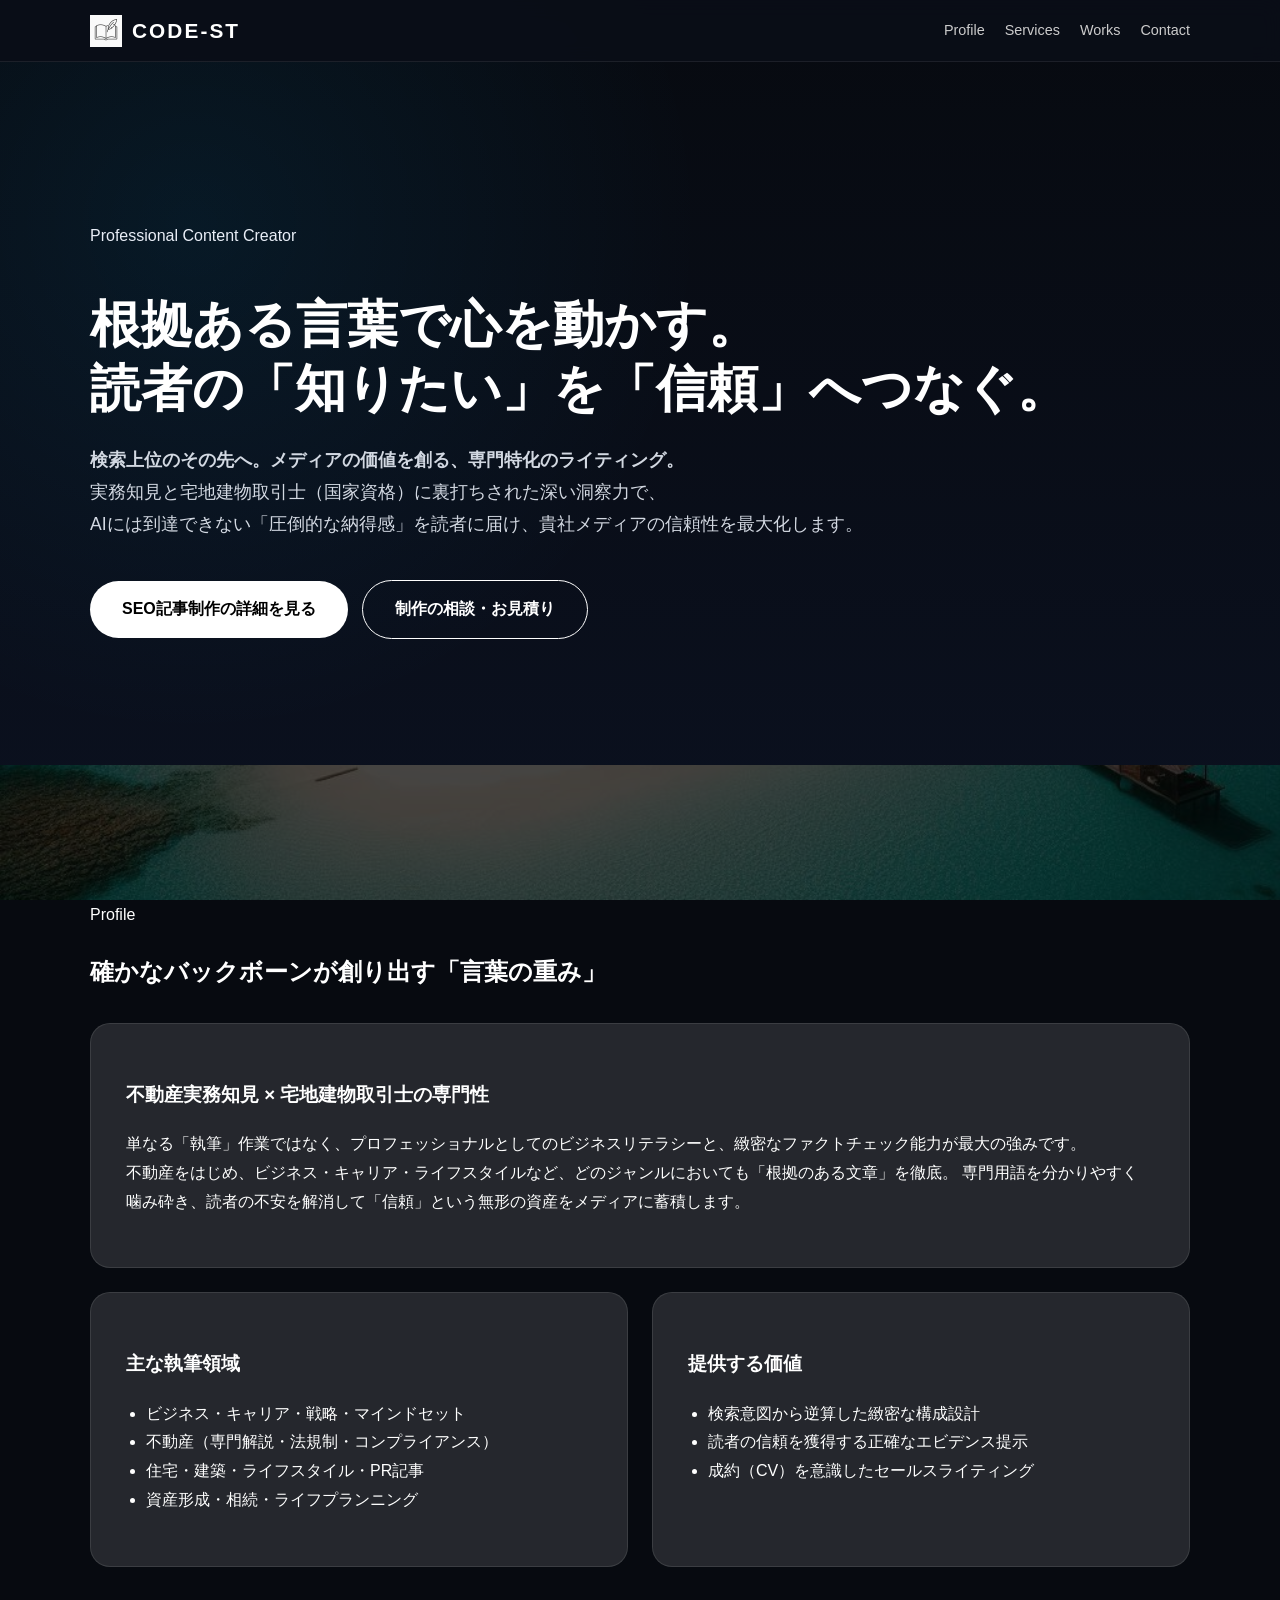
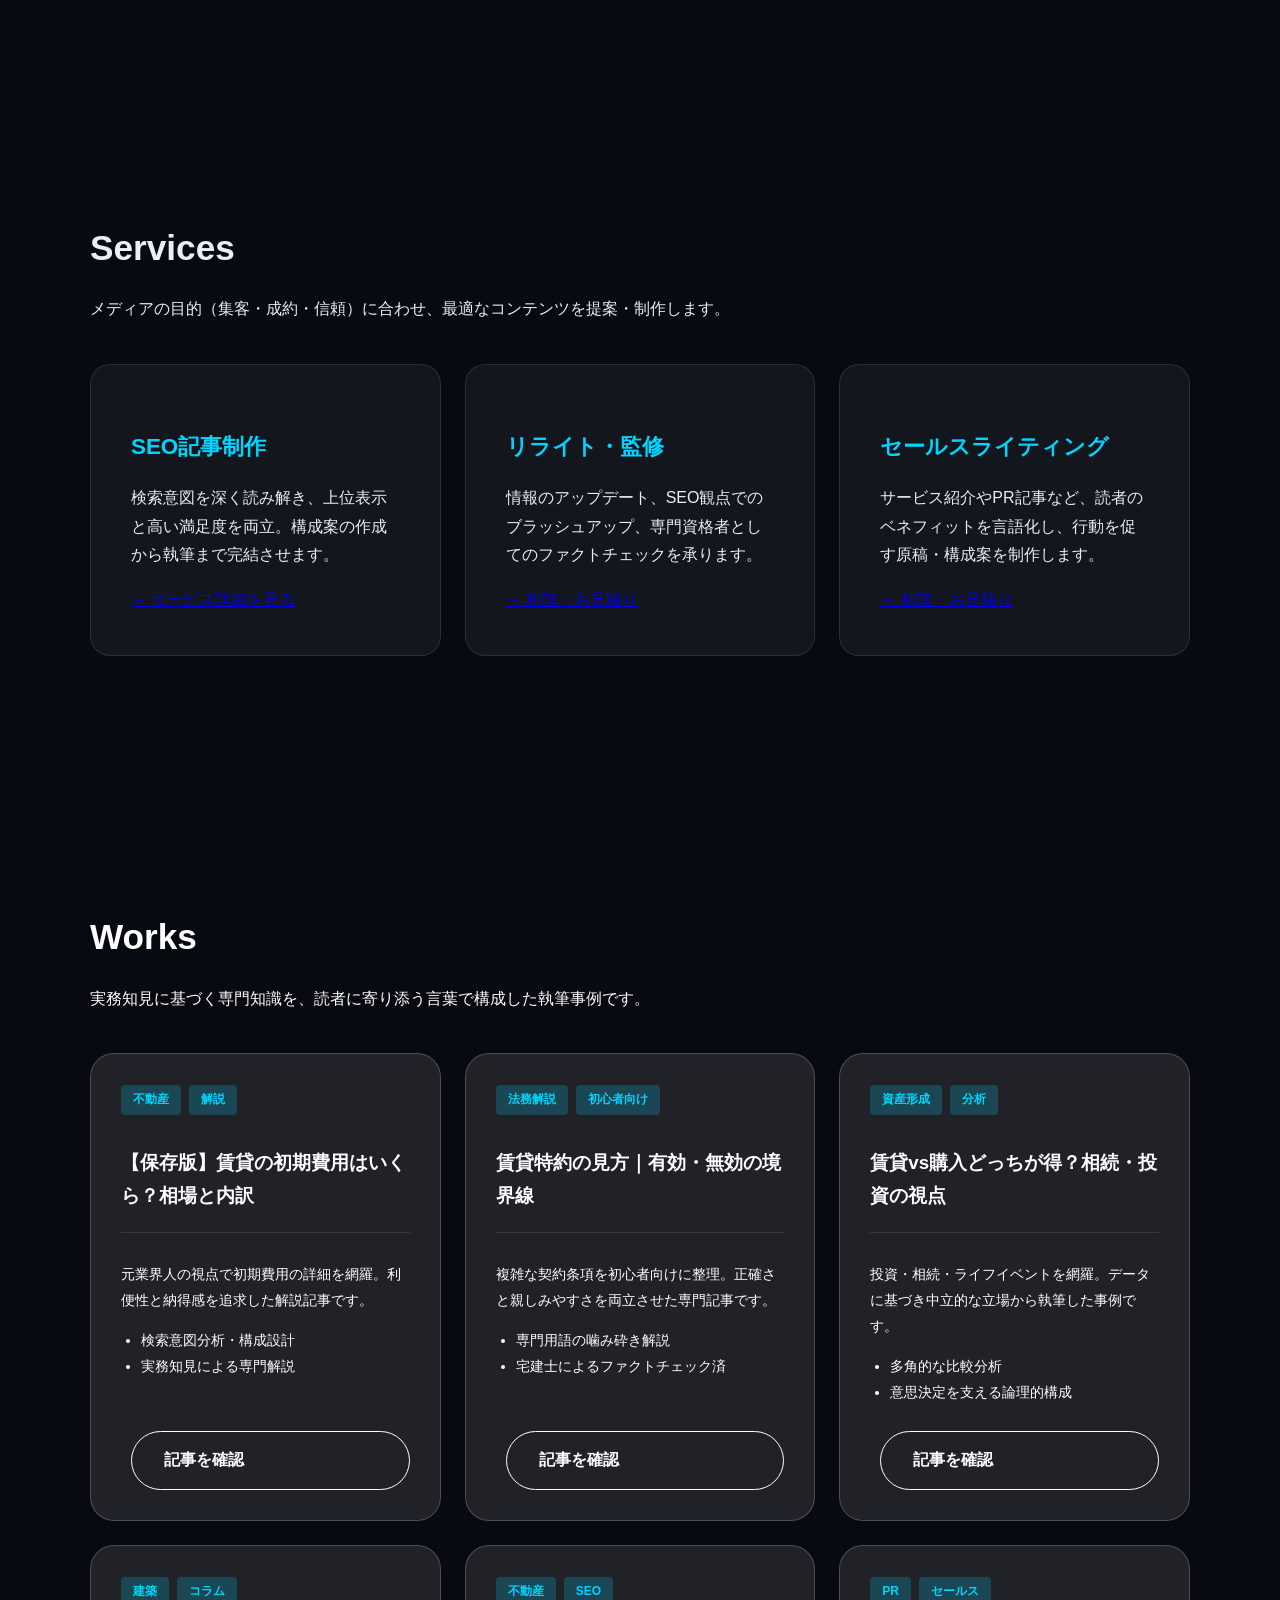
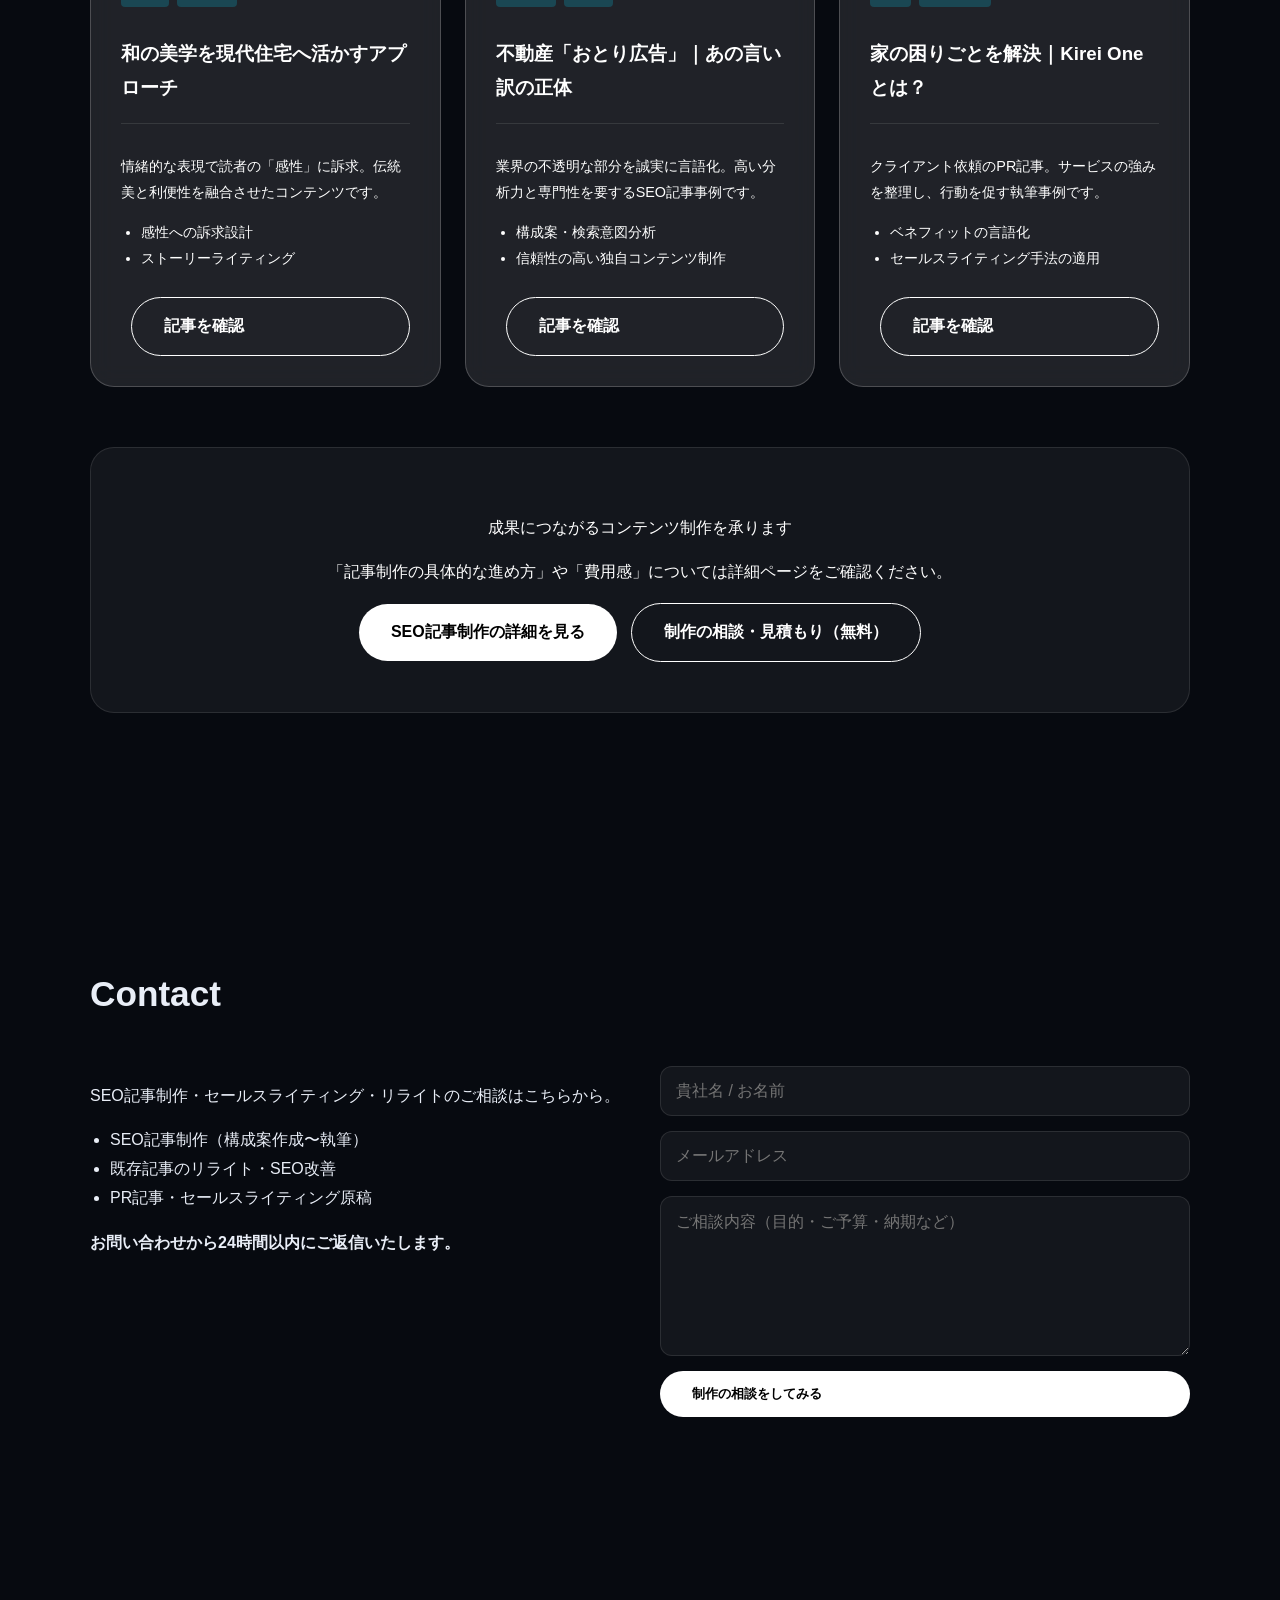
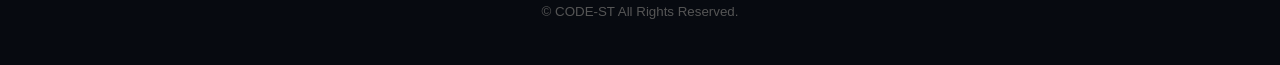
==== commit 81a1e938: "Update index.html" ====
--- a/index.html
+++ b/index.html
@@ -4,10 +4,10 @@
   <meta charset="utf-8" />
   <meta name="viewport" content="width=device-width, initial-scale=1" />
   <title>CODE-ST | 根拠ある言葉で心を動かす。専門職・ビジネス特化のSEOライター</title>
-  <meta name="description" content="実務知見と国家資格に基づく深い洞察力で、読者の「知りたい」を「信頼」へつなぐ。ビジネス・ライフプラン・不動産など、専門性が求められる分野のSEO記事制作・構成案作成を承ります。" />
+  <meta name="description" content="実務知見と国家資格に基づく深い洞察力で、読者の「知りたい」を「信頼」へつなぐ。ビジネス・ライフプラン・不動産など、専門性が求められる分野のSEO記事制作・LP構成を承ります。" />
   
   <link rel="stylesheet" href="style.css" />
-  <!-- Google Search Console メタタグがあればここに貼り付けてください -->
+  <!-- Google Search Console メタタグがあればここに -->
 </head>
 
 <body>
@@ -41,8 +41,9 @@
           AIには到達できない「圧倒的な納得感」を読者に届け、貴社メディアの信頼性を最大化します。
         </p>
         <div class="hero-actions">
-          <a href="#contact" class="btn">制作の相談・お見積りはこちら</a>
-          <a href="#works" class="btn btn-outline">制作実績を確認する</a>
+          <!-- LPへの直接リンクボタン -->
+          <a href="https://code-st-o.github.io/code-st/lp-seo.html" class="btn">SEO記事制作の詳細を見る</a>
+          <a href="#contact" class="btn btn-outline">制作の相談・お見積り</a>
         </div>
       </div>
     </section>
@@ -97,21 +98,24 @@
         <div class="services-grid">
           <div class="service-card">
             <h3>SEO記事制作</h3>
-            <p>検索意図を深く読み解き、上位表示と高い満足度を両立させる構成案の作成から執筆まで完結させます。</p>
+            <p>検索意図を深く読み解き、上位表示と高い満足度を両立。構成案の作成から執筆まで完結させます。</p>
+            <a href="https://code-st-o.github.io/code-st/lp-seo.html" class="service-link">→ サービス詳細を見る</a>
           </div>
           <div class="service-card">
             <h3>リライト・監修</h3>
             <p>情報のアップデート、SEO観点でのブラッシュアップ、専門資格者としてのファクトチェックを承ります。</p>
+            <a href="#contact" class="service-link">→ 相談・お見積り</a>
           </div>
           <div class="service-card">
             <h3>セールスライティング</h3>
             <p>サービス紹介やPR記事など、読者のベネフィットを言語化し、行動を促す原稿・構成案を制作します。</p>
-          </div>
-        </div>
-      </div>
-    </section>
-
-    <!-- Works（指定の6記事をプロ仕様で掲載） -->
+            <a href="#contact" class="service-link">→ 相談・お見積り</a>
+          </div>
+        </div>
+      </div>
+    </section>
+
+    <!-- Works（指定の6記事） -->
     <section id="works" class="section-bg">
       <div class="bg-layer" aria-hidden="true"></div>
       <div class="container section-inner">
@@ -123,14 +127,13 @@
         <div class="works-grid">
           <!-- 1. 初期費用 -->
           <article class="work-card">
-            <div class="work-meta"><span class="tag">不動産</span><span class="tag">お金・節約</span></div>
+            <div class="work-meta"><span class="tag">不動産</span><span class="tag">解説</span></div>
             <h3 class="work-title">【保存版】賃貸の初期費用はいくら？相場と内訳</h3>
             <div class="work-detail">
-              <p>読者の関心が高い「初期費用」をテーマに、元業界人ならではの視点で詳細を網羅。利便性と納得感を追求した解説記事です。</p>
+              <p>元業界人の視点で初期費用の詳細を網羅。利便性と納得感を追求した解説記事です。</p>
               <ul>
                 <li>検索意図分析・構成設計</li>
                 <li>実務知見による専門解説</li>
-                <li>情報の体系化と正確なエビデンス提示</li>
               </ul>
             </div>
             <a class="btn btn-outline" href="https://note.com/merry_ivy6817/n/n53ccaccfb184" target="_blank" rel="noopener">記事を確認</a>
@@ -141,10 +144,9 @@
             <div class="work-meta"><span class="tag">法務解説</span><span class="tag">初心者向け</span></div>
             <h3 class="work-title">賃貸特約の見方｜有効・無効の境界線</h3>
             <div class="work-detail">
-              <p>複雑な契約条項を初心者向けに分かりやすく整理。正確さと親しみやすさを両立させ、読者の不安を解消する専門記事です。</p>
+              <p>複雑な契約条項を初心者向けに整理。正確さと親しみやすさを両立させた専門記事です。</p>
               <ul>
                 <li>専門用語の噛み砕き解説</li>
-                <li>リスク回避の視点による体系化</li>
                 <li>宅建士によるファクトチェック済</li>
               </ul>
             </div>
@@ -153,14 +155,13 @@
 
           <!-- 3. 賃貸vs購入 -->
           <article class="work-card">
-            <div class="work-meta"><span class="tag">資産形成</span><span class="tag">ライフプラン</span></div>
+            <div class="work-meta"><span class="tag">資産形成</span><span class="tag">分析</span></div>
             <h3 class="work-title">賃貸vs購入どっちが得？相続・投資の視点</h3>
             <div class="work-detail">
-              <p>投資・相続・ライフイベントを網羅。客観的なデータと実務的知見に基づき、中立的な立場から執筆した高信頼事例です。</p>
+              <p>投資・相続・ライフイベントを網羅。データに基づき中立的な立場から執筆した事例です。</p>
               <ul>
                 <li>多角的な比較分析</li>
-                <li>読者の意思決定を支える論理的構成</li>
-                <li>実務データに基づく考察</li>
+                <li>意思決定を支える論理的構成</li>
               </ul>
             </div>
             <a class="btn btn-outline" href="https://note.com/merry_ivy6817/n/n1859886c29ca" target="_blank" rel="noopener">記事を確認</a>
@@ -171,10 +172,9 @@
             <div class="work-meta"><span class="tag">建築</span><span class="tag">コラム</span></div>
             <h3 class="work-title">和の美学を現代住宅へ活かすアプローチ</h3>
             <div class="work-detail">
-              <p>情緒的な表現で読者の「感性」に訴求。伝統美と現代の利便性を融合させ、こだわり層を惹きつけるコンテンツ制作の事例です。</p>
+              <p>情緒的な表現で読者の「感性」に訴求。伝統美と利便性を融合させたコンテンツです。</p>
               <ul>
                 <li>感性への訴求設計</li>
-                <li>ベネフィットを強調した構成</li>
                 <li>ストーリーライティング</li>
               </ul>
             </div>
@@ -186,26 +186,24 @@
             <div class="work-meta"><span class="tag">不動産</span><span class="tag">SEO</span></div>
             <h3 class="work-title">不動産「おとり広告」｜あの言い訳の正体</h3>
             <div class="work-detail">
-              <p>業界の不透明な部分を誠実に言語化。メディアの信頼性を担保するための、高い分析力と専門性を要するSEO記事事例です。</p>
+              <p>業界の不透明な部分を誠実に言語化。高い分析力と専門性を要するSEO記事事例です。</p>
               <ul>
                 <li>構成案・検索意図分析</li>
-                <li>実務知識の言語化</li>
                 <li>信頼性の高い独自コンテンツ制作</li>
               </ul>
             </div>
             <a class="btn btn-outline" href="https://note.com/merry_ivy6817/n/n9b45351850d2" target="_blank" rel="noopener">記事を確認</a>
           </article>
 
-          <!-- 6. Kirei One (PR案件) -->
-          <article class="work-card">
-            <div class="work-meta"><span class="tag">PR・紹介</span><span class="tag">サービス紹介</span></div>
+          <!-- 6. Kirei One (PR記事) -->
+          <article class="work-card">
+            <div class="work-meta"><span class="tag">PR</span><span class="tag">セールス</span></div>
             <h3 class="work-title">家の困りごとを解決｜Kirei Oneとは？</h3>
             <div class="work-detail">
-              <p>クライアント依頼によるPR記事。サービスの強みを整理し、読者の悩み解決と利用メリットを直感的に伝えるセールス執筆事例です。</p>
-              <ul>
-                <li>サービス特徴の言語化と訴求設計</li>
-                <li>ターゲットの悩み解決導線の作成</li>
-                <li>行動（成約）を促すセールス手法の適用</li>
+              <p>クライアント依頼のPR記事。サービスの強みを整理し、行動を促す執筆事例です。</p>
+              <ul>
+                <li>ベネフィットの言語化</li>
+                <li>セールスライティング手法の適用</li>
               </ul>
             </div>
             <a class="btn btn-outline" href="https://note.com/merry_ivy6817/n/n92b11036b8ee" target="_blank" rel="noopener">記事を確認</a>
@@ -214,20 +212,12 @@
 
         <div class="works-cta">
           <p class="works-cta-title">成果につながるコンテンツ制作を承ります</p>
-          <p class="works-cta-desc">専門知識が必要なSEO記事、ターゲットを動かすサービス紹介・PR原稿など、お気軽にご相談ください。</p>
-          <a href="#contact" class="btn">制作の相談・見積もり（無料）</a>
-        </div>
-      </div>
-    </section>
-
-    <!-- News -->
-    <section id="news" class="section">
-      <div class="container">
-        <h2 class="sec-title">News</h2>
-        <dl class="news">
-          <div><dt>2026-03-01</dt><dd>サービスサイトをリニューアル。制作実績（PR記事）を更新しました。</dd></div>
-          <div><dt>2026-02-11</dt><dd>GitHub Pagesにて公開を開始しました。</dd></div>
-        </dl>
+          <p class="works-cta-desc">「記事制作の具体的な進め方」や「費用感」については詳細ページをご確認ください。</p>
+          <div class="cta-btns">
+            <a href="https://code-st-o.github.io/code-st/lp-seo.html" class="btn">SEO記事制作の詳細を見る</a>
+            <a href="#contact" class="btn btn-outline">制作の相談・見積もり（無料）</a>
+          </div>
+        </div>
       </div>
     </section>
 
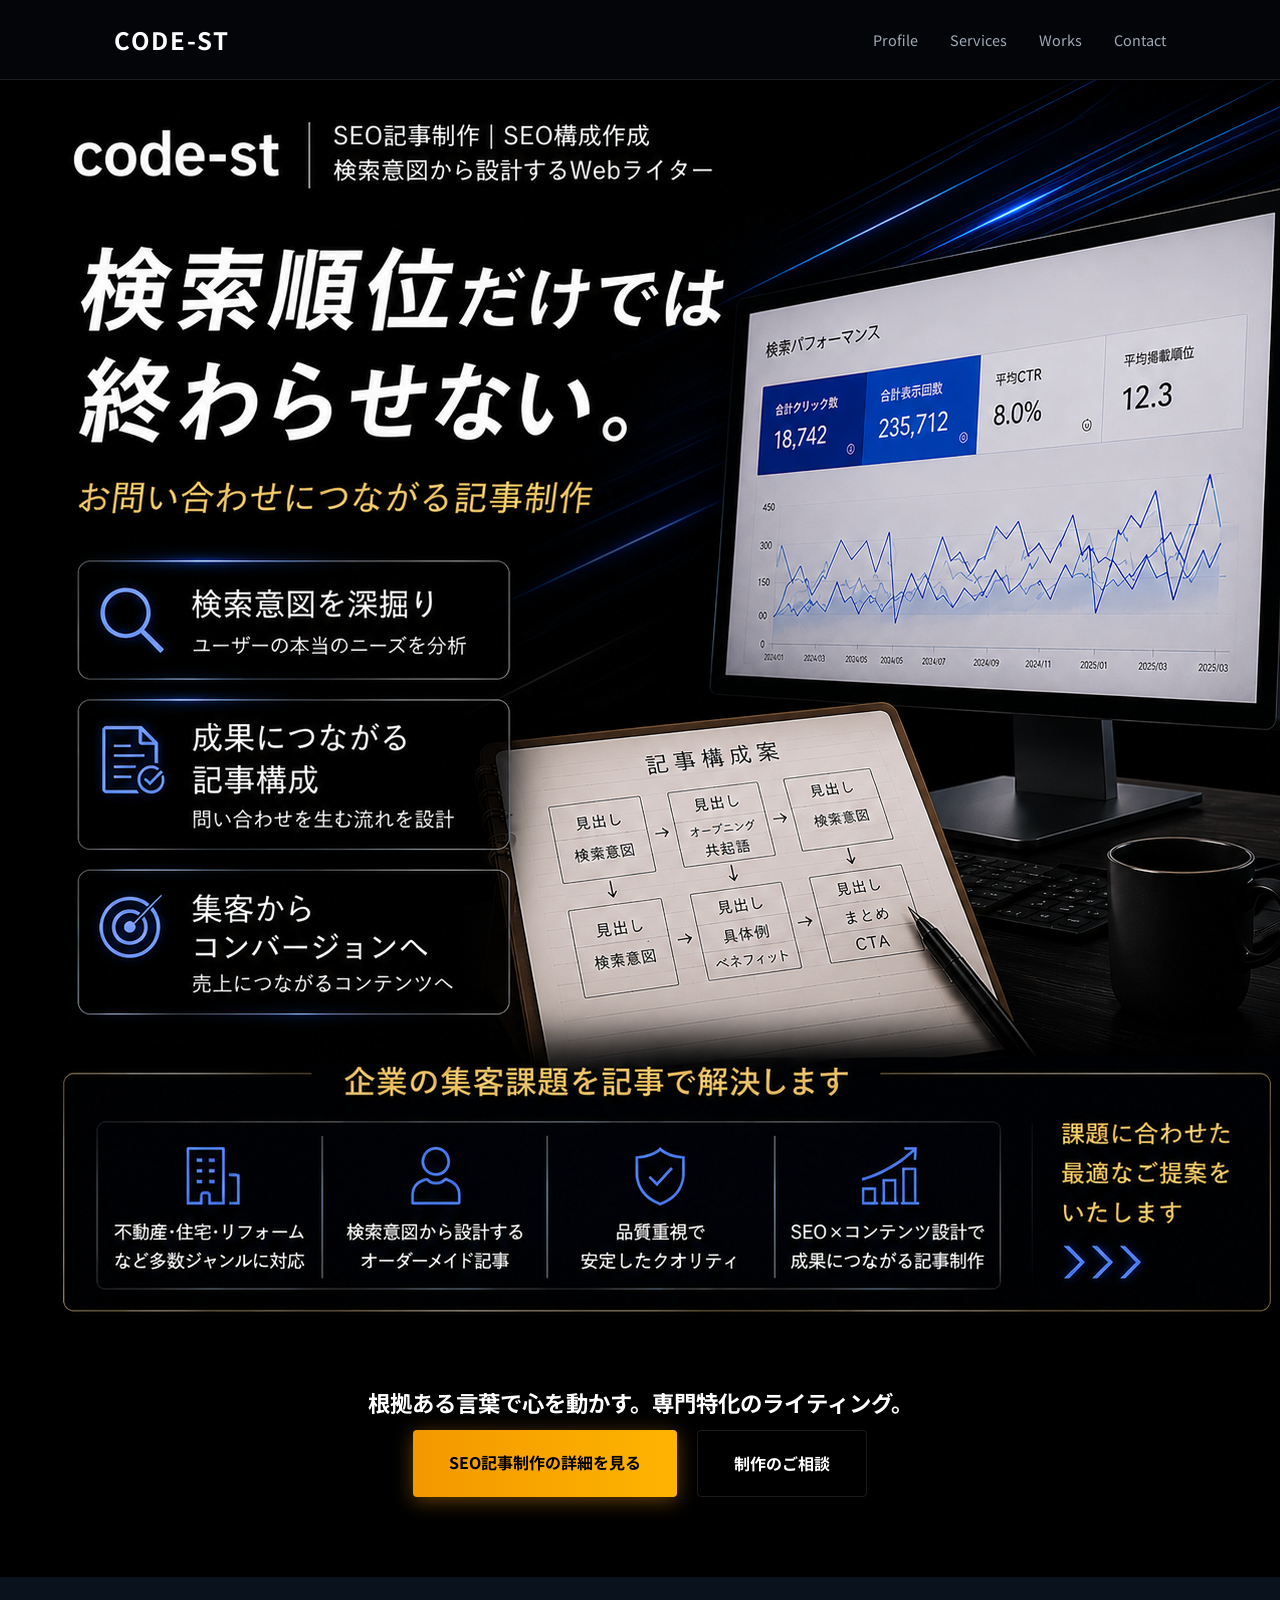
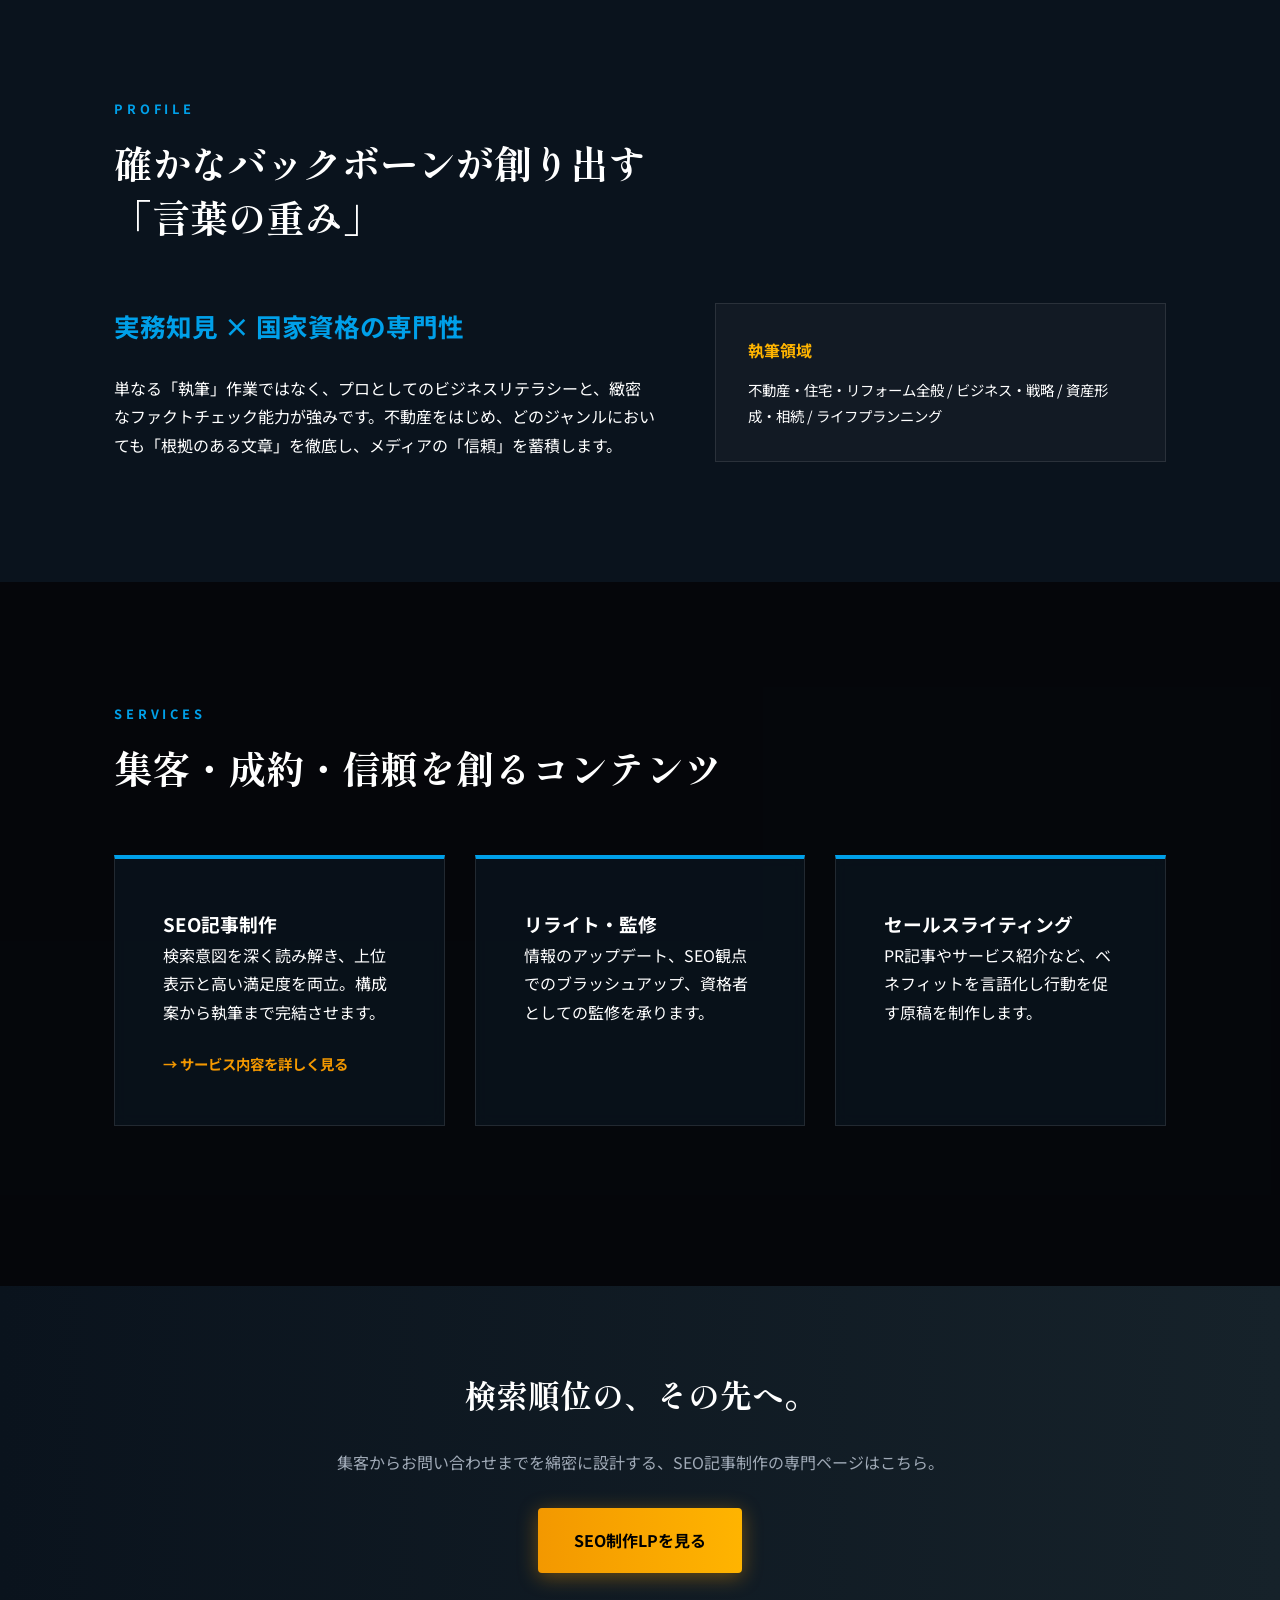
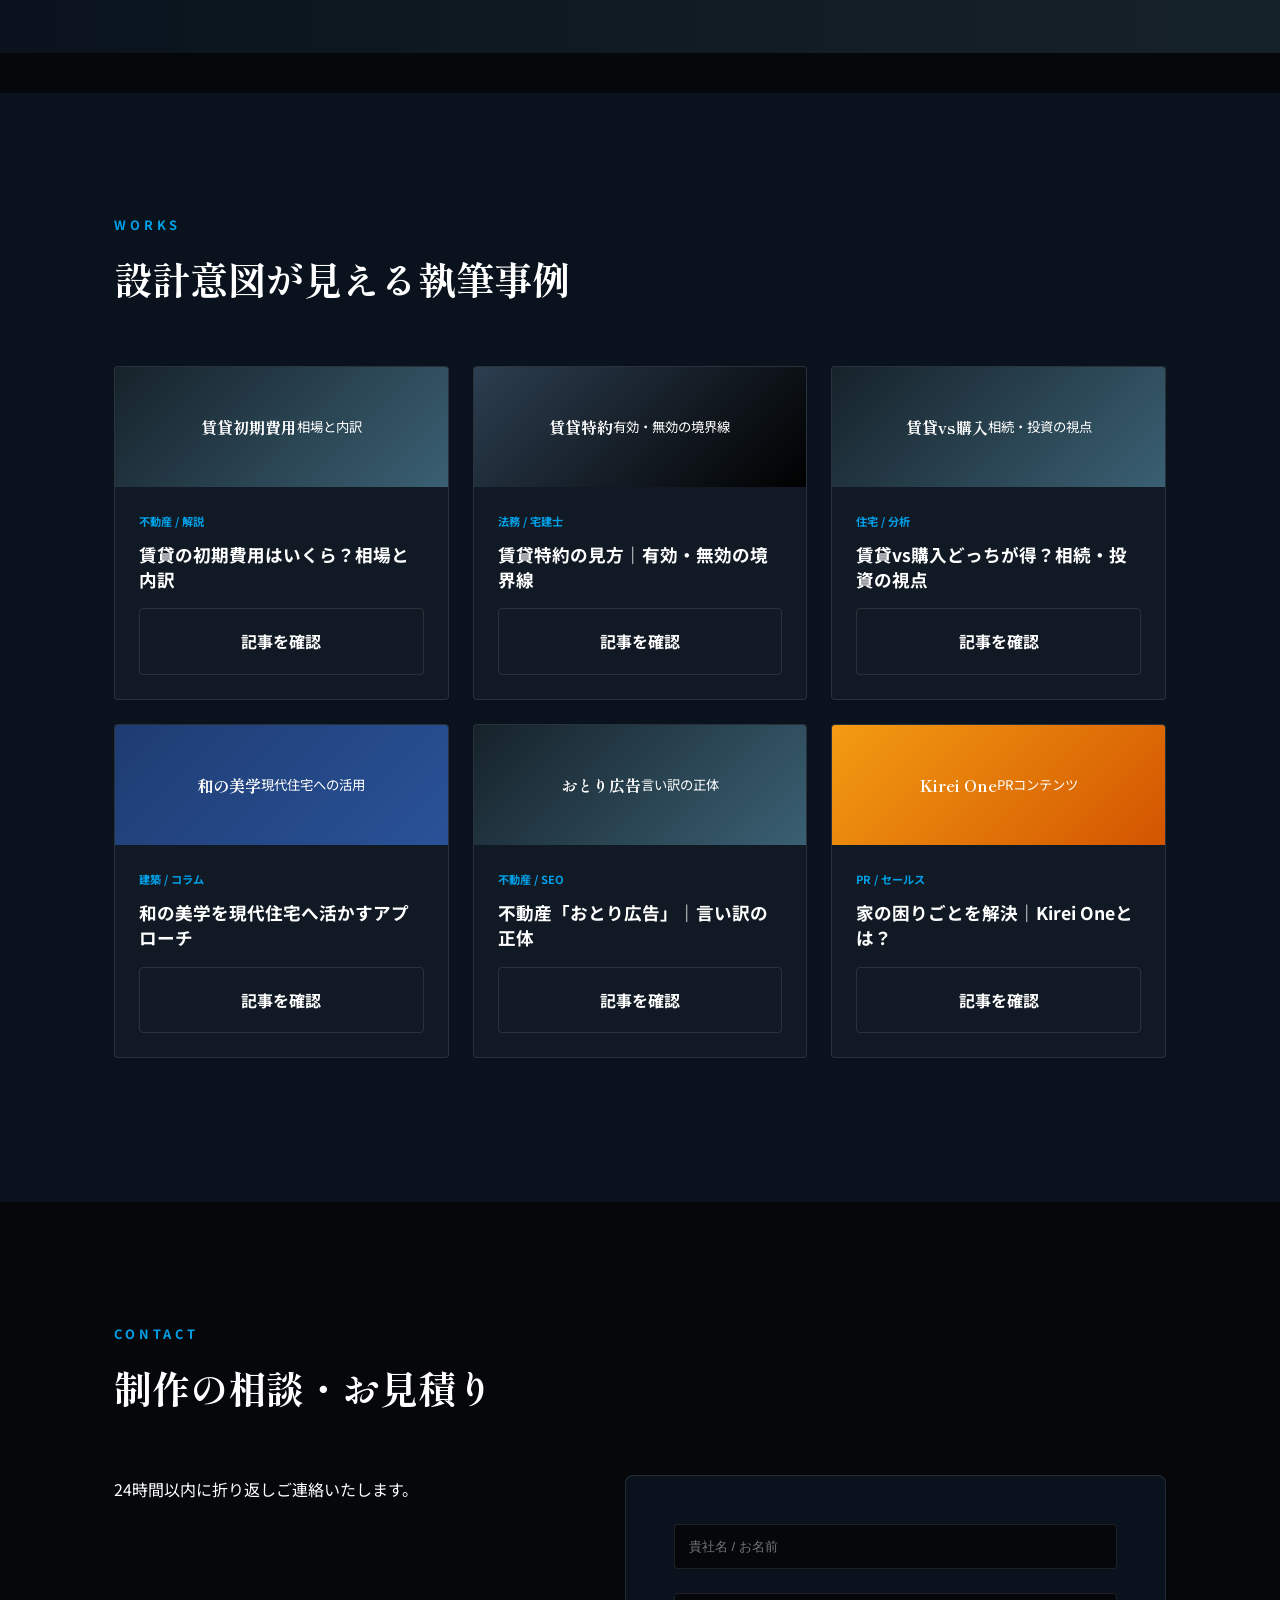
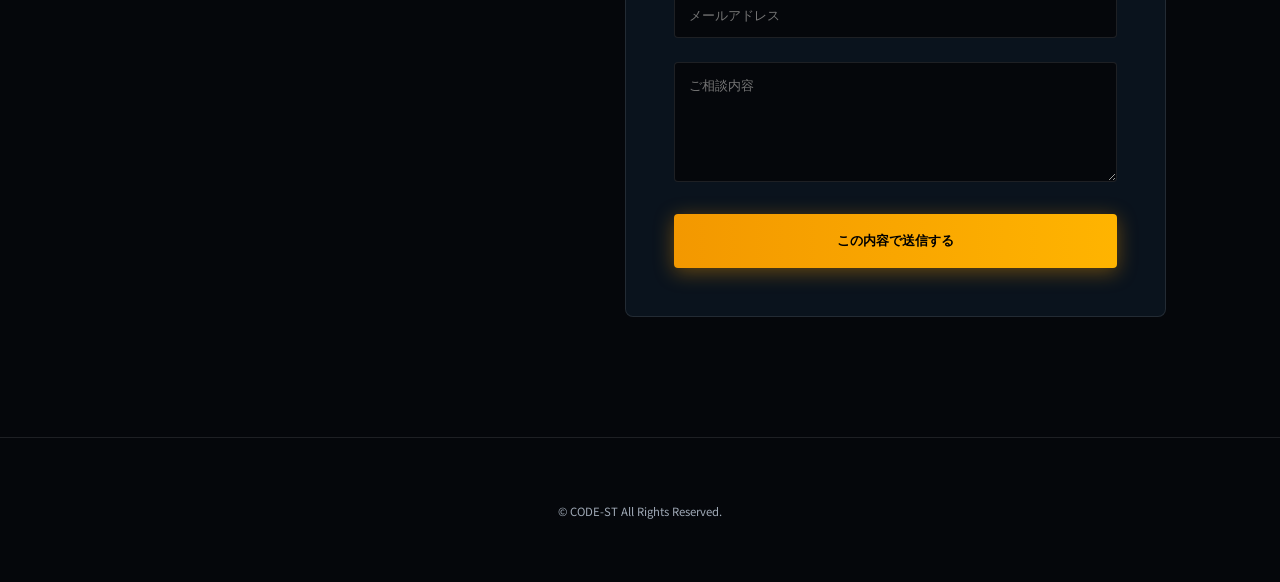
==== commit 49f039ff: "Update index.html" ====
--- a/index.html
+++ b/index.html
@@ -1,23 +1,116 @@
-<!doctype html>
+<!DOCTYPE html>
 <html lang="ja">
 <head>
-  <meta charset="utf-8" />
-  <meta name="viewport" content="width=device-width, initial-scale=1" />
-  <title>CODE-ST | 根拠ある言葉で心を動かす。専門職・ビジネス特化のSEOライター</title>
-  <meta name="description" content="実務知見と国家資格に基づく深い洞察力で、読者の「知りたい」を「信頼」へつなぐ。ビジネス・ライフプラン・不動産など、専門性が求められる分野のSEO記事制作・LP構成を承ります。" />
+  <meta charset="utf-8">
+  <meta name="viewport" content="width=device-width, initial-scale=1, viewport-fit=cover">
+  <meta name="theme-color" content="#05070b">
+  <title>CODE-ST | 根拠ある言葉で心を動かす。専門職・ビジネス特化のSEOライティング</title>
+  <meta name="description" content="実務知見と宅地建物取引士の専門性に基づく深い洞察力。ビジネス・不動産など専門分野のSEO記事制作。読者の「知りたい」を「信頼」へつなぐプロフェッショナル・ライティング。">
   
-  <link rel="stylesheet" href="style.css" />
-  <!-- Google Search Console メタタグがあればここに -->
+  <link rel="preconnect" href="https://fonts.googleapis.com">
+  <link rel="preconnect" href="https://fonts.gstatic.com" crossorigin>
+  <link href="https://fonts.googleapis.com/css2?family=Noto+Sans+JP:wght@400;500;700&family=Shippori+Mincho:wght@700&display=swap" rel="stylesheet">
+
+  <style>
+    :root {
+      --bg-dark: #05070b;
+      --bg-navy: #0a131d;
+      --accent-blue: #00a0e9;
+      --accent-gold: #f39800;
+      --accent-gold-light: #ffb400;
+      --text-main: #ffffff;
+      --text-sub: #a0aab7;
+      --border: rgba(255, 255, 255, 0.1);
+      --container: 1100px;
+      --font-mincho: 'Shippori Mincho', serif;
+    }
+
+    * { margin: 0; padding: 0; box-sizing: border-box; }
+    html { scroll-behavior: smooth; }
+    body { background-color: var(--bg-dark); color: var(--text-main); font-family: 'Noto Sans JP', sans-serif; line-height: 1.8; overflow-x: hidden; }
+    .container { max-width: var(--container); margin: 0 auto; padding: 0 24px; }
+    a { color: inherit; text-decoration: none; transition: 0.3s; }
+    li { list-style: none; }
+
+    .site-header {
+      height: 80px; display: flex; align-items: center; position: fixed; width: 100%; top: 0; z-index: 1000;
+      background: rgba(5, 7, 11, 0.85); backdrop-filter: blur(12px); border-bottom: 1px solid var(--border);
+    }
+    .header-inner { width: 100%; display: flex; justify-content: space-between; align-items: center; }
+    .brand { font-size: 1.5rem; font-weight: 700; letter-spacing: 2px; }
+    .site-nav ul { display: flex; gap: 32px; }
+    .site-nav a { font-size: 0.9rem; color: var(--text-sub); }
+    .site-nav a:hover { color: var(--text-main); }
+
+    .hero { padding-top: 80px; background: #000; position: relative; }
+    .hero-frame { max-width: 1200px; margin: 0 auto; }
+    .hero-assist { padding: 40px 0 80px; text-align: center; }
+    .hero-assist strong { color: #fff; display: block; font-size: 1.4rem; margin-bottom: 8px; }
+
+    .section { padding: 120px 0; position: relative; }
+    .section-bg { background: var(--bg-navy); }
+    .sec-eyebrow { font-size: 0.8rem; color: var(--accent-blue); letter-spacing: 0.3em; font-weight: 700; margin-bottom: 16px; display: block; text-transform: uppercase; }
+    .sec-title { font-family: var(--font-mincho); font-size: 2.4rem; margin-bottom: 60px; line-height: 1.4; }
+
+    .btn { display: inline-block; padding: 18px 36px; border-radius: 4px; font-weight: 700; transition: 0.3s; cursor: pointer; border: none; text-align: center; }
+    .btn-primary { background: linear-gradient(90deg, var(--accent-gold), var(--accent-gold-light)); color: #000; box-shadow: 0 4px 20px rgba(243, 152, 0, 0.4); }
+    .btn-outline { border: 1px solid var(--border); color: #fff; }
+    .btn:hover { transform: translateY(-3px); opacity: 0.95; }
+
+    .parallax-wrapper {
+      position: relative;
+      background-image: url('about-bg.jpg');
+      background-attachment: fixed;
+      background-position: center;
+      background-size: cover;
+      background-repeat: no-repeat;
+      z-index: 1;
+    }
+    .parallax-wrapper::before { content: ''; position: absolute; top: 0; left: 0; width: 100%; height: 100%; background: rgba(5, 7, 11, 0.8); z-index: -1; }
+
+    .services-grid { display: grid; grid-template-columns: repeat(3, 1fr); gap: 30px; }
+    .service-card { background: rgba(10, 19, 29, 0.85); padding: 48px; border: 1px solid var(--border); border-top: 4px solid var(--accent-blue); backdrop-filter: blur(8px); }
+    .service-link { color: var(--accent-gold); font-size: 0.9rem; font-weight: 700; margin-top: 24px; display: block; }
+
+    /* LP CTA Section */
+    .lp-cta-block {
+      background: linear-gradient(90deg, #0a131d, #16222a);
+      padding: 80px 0; border-y: 1px solid var(--border); text-align: center; margin: 40px 0;
+    }
+    .lp-cta-content h2 { font-family: var(--font-mincho); font-size: 2rem; margin-bottom: 24px; }
+    .lp-cta-content p { color: var(--text-sub); margin-bottom: 32px; }
+
+    .works-grid { display: grid; grid-template-columns: repeat(3, 1fr); gap: 24px; margin-bottom: 24px; }
+    .work-card { background: rgba(255,255,255,0.03); border: 1px solid var(--border); border-radius: 4px; overflow: hidden; display: flex; flex-direction: column; transition: 0.3s; }
+    .work-card:hover { border-color: var(--accent-blue); transform: translateY(-5px); }
+    .work-thumb { height: 120px; background: linear-gradient(135deg, #16222a, #3a6073); display: flex; align-items: center; justify-content: center; text-align: center; padding: 15px; }
+    .work-thumb strong { font-family: var(--font-mincho); font-size: 1rem; }
+    .work-body { padding: 24px; flex-grow: 1; display: flex; flex-direction: column; }
+    .work-tag { font-size: 0.7rem; color: var(--accent-blue); font-weight: 700; margin-bottom: 12px; }
+    .work-title { font-size: 1.1rem; margin-bottom: 16px; line-height: 1.4; }
+
+    .contact-box { display: grid; grid-template-columns: 1fr 1.2fr; gap: 60px; }
+    .form { background: var(--bg-navy); padding: 48px; border-radius: 8px; border: 1px solid var(--border); }
+    .form input, .form textarea { width: 100%; background: #05070b; border: 1px solid var(--border); color: #fff; padding: 14px; margin-bottom: 24px; border-radius: 4px; }
+
+    .site-footer { padding: 60px 0; border-top: 1px solid var(--border); text-align: center; color: var(--text-sub); font-size: 0.85rem; }
+
+    .reveal { opacity: 0; transform: translateY(30px); transition: 1.2s ease-out; }
+    .reveal.active { opacity: 1; transform: translateY(0); }
+
+    @media (max-width: 992px) {
+      .services-grid, .works-grid, .contact-box { grid-template-columns: 1fr; }
+      .site-nav { display: none; }
+      .section { padding: 80px 0; }
+      .parallax-wrapper { background-attachment: scroll; }
+    }
+  </style>
 </head>
-
 <body>
-  <!-- Header -->
+
   <header class="site-header">
     <div class="container header-inner">
-      <a class="brand" href="#top">
-        <img src="logo.png" alt="" class="site-logo">
-        <span>CODE-ST</span>
-      </a>
+      <a class="brand" href="#top">CODE-ST</a>
       <nav class="site-nav">
         <ul>
           <li><a href="#about">Profile</a></li>
@@ -29,226 +122,170 @@
     </div>
   </header>
 
-  <main id="top">
+  <main>
     <!-- Hero -->
-    <section class="hero">
-      <div class="container hero-inner">
-        <p class="eyebrow">Professional Content Creator</p>
-        <h1 class="hero-title">根拠ある言葉で心を動かす。<br>読者の「知りたい」を「信頼」へつなぐ。</h1>
-        <p class="hero-lead">
-          <strong>検索上位のその先へ。メディアの価値を創る、専門特化のライティング。</strong><br>
-          実務知見と宅地建物取引士（国家資格）に裏打ちされた深い洞察力で、<br>
-          AIには到達できない「圧倒的な納得感」を読者に届け、貴社メディアの信頼性を最大化します。
-        </p>
-        <div class="hero-actions">
-          <!-- LPへの直接リンクボタン -->
-          <a href="https://code-st-o.github.io/code-st/lp-seo.html" class="btn">SEO記事制作の詳細を見る</a>
-          <a href="#contact" class="btn btn-outline">制作の相談・お見積り</a>
-        </div>
-      </div>
-    </section>
-
-    <!-- About -->
-    <section id="about" class="section-bg">
-      <div class="bg-layer" aria-hidden="true"></div>
-      <div class="container section-inner">
-        <p class="section-eyebrow">Profile</p>
-        <h2 class="section-title">確かなバックボーンが創り出す「言葉の重み」</h2>
+    <section class="hero" id="top">
+      <div class="hero-frame reveal">
+        <img src="ChatGPT Image 2026年7月11日 14_25_20.png" alt="CODE-ST">
+      </div>
+      <div class="hero-assist container reveal">
+        <p><strong>根拠ある言葉で心を動かす。専門特化のライティング。</strong></p>
+        <div style="display: flex; gap: 20px; justify-content: center;">
+          <!-- LPへのメインリンク -->
+          <a href="https://code-st-o.github.io/code-st/lp-seo.html" class="btn btn-primary">SEO記事制作の詳細を見る</a>
+          <a href="#contact" class="btn btn-outline">制作のご相談</a>
+        </div>
+      </div>
+    </section>
+
+    <!-- Profile -->
+    <section id="about" class="section section-bg">
+      <div class="container reveal">
+        <span class="sec-eyebrow">Profile</span>
+        <h2 class="sec-title">確かなバックボーンが創り出す<br>「言葉の重み」</h2>
+        <div style="display: grid; grid-template-columns: 1.2fr 1fr; gap: 60px;">
+          <div>
+            <h3 style="font-size: 1.6rem; margin-bottom: 24px; color: var(--accent-blue);">実務知見 × 国家資格の専門性</h3>
+            <p>単なる「執筆」作業ではなく、プロとしてのビジネスリテラシーと、緻密なファクトチェック能力が強みです。不動産をはじめ、どのジャンルにおいても「根拠のある文章」を徹底し、メディアの「信頼」を蓄積します。</p>
+          </div>
+          <div style="background: rgba(255,255,255,0.03); padding: 32px; border: 1px solid var(--border);">
+            <h4 style="color: var(--accent-gold-light); margin-bottom: 12px;">執筆領域</h4>
+            <p style="font-size: 0.9rem;">不動産・住宅・リフォーム全般 / ビジネス・戦略 / 資産形成・相続 / ライフプランニング</p>
+          </div>
+        </div>
+      </div>
+    </section>
+
+    <!-- Parallax Wrapper -->
+    <div class="parallax-wrapper">
+      <section id="services" class="section">
+        <div class="container reveal">
+          <span class="sec-eyebrow">Services</span>
+          <h2 class="sec-title">集客・成約・信頼を創るコンテンツ</h2>
+          <div class="services-grid">
+            <div class="service-card">
+              <h3>SEO記事制作</h3>
+              <p>検索意図を深く読み解き、上位表示と高い満足度を両立。構成案から執筆まで完結させます。</p>
+              <!-- サービス詳細からのLPリンク -->
+              <a href="https://code-st-o.github.io/code-st/lp-seo.html" class="service-link">→ サービス内容を詳しく見る</a>
+            </div>
+            <div class="service-card">
+              <h3>リライト・監修</h3>
+              <p>情報のアップデート、SEO観点でのブラッシュアップ、資格者としての監修を承ります。</p>
+            </div>
+            <div class="service-card">
+              <h3>セールスライティング</h3>
+              <p>PR記事やサービス紹介など、ベネフィットを言語化し行動を促す原稿を制作します。</p>
+            </div>
+          </div>
+        </div>
+      </section>
+
+      <!-- LP案内CTA（新規追加） -->
+      <div class="lp-cta-block reveal">
+        <div class="container lp-cta-content">
+          <h2>検索順位の、その先へ。</h2>
+          <p>集客からお問い合わせまでを綿密に設計する、SEO記事制作の専門ページはこちら。</p>
+          <a href="https://code-st-o.github.io/code-st/lp-seo.html" class="btn btn-primary">SEO制作LPを見る</a>
+        </div>
+      </div>
+    </div>
+
+    <!-- Works (6件) -->
+    <section id="works" class="section section-bg">
+      <div class="container reveal">
+        <span class="sec-eyebrow">Works</span>
+        <h2 class="sec-title">設計意図が見える執筆事例</h2>
         
-        <div class="about-grid">
-          <div class="about-card hero-card">
-            <h3 class="about-card-title">不動産実務知見 × 宅地建物取引士の専門性</h3>
-            <p>
-              単なる「執筆」作業ではなく、プロフェッショナルとしてのビジネスリテラシーと、緻密なファクトチェック能力が最大の強みです。<br>
-              不動産をはじめ、ビジネス・キャリア・ライフスタイルなど、どのジャンルにおいても「根拠のある文章」を徹底。
-              専門用語を分かりやすく噛み砕き、読者の不安を解消して「信頼」という無形の資産をメディアに蓄積します。
-            </p>
-          </div>
-        </div>
-
-        <div class="about-grid" style="margin-top: 24px;">
-          <div class="about-card">
-            <h3 class="about-card-title">主な執筆領域</h3>
-            <ul class="list">
-              <li>ビジネス・キャリア・戦略・マインドセット</li>
-              <li>不動産（専門解説・法規制・コンプライアンス）</li>
-              <li>住宅・建築・ライフスタイル・PR記事</li>
-              <li>資産形成・相続・ライフプランニング</li>
-            </ul>
-          </div>
-          <div class="about-card">
-            <h3 class="about-card-title">提供する価値</h3>
-            <ul class="list">
-              <li>検索意図から逆算した緻密な構成設計</li>
-              <li>読者の信頼を獲得する正確なエビデンス提示</li>
-              <li>成約（CV）を意識したセールスライティング</li>
-            </ul>
-          </div>
-        </div>
-      </div>
-    </section>
-
-    <!-- Services -->
-    <section id="services" class="section">
-      <div class="container">
-        <div class="section-head">
-          <h2 class="sec-title">Services</h2>
-          <p class="lead">メディアの目的（集客・成約・信頼）に合わせ、最適なコンテンツを提案・制作します。</p>
-        </div>
-        <div class="services-grid">
-          <div class="service-card">
-            <h3>SEO記事制作</h3>
-            <p>検索意図を深く読み解き、上位表示と高い満足度を両立。構成案の作成から執筆まで完結させます。</p>
-            <a href="https://code-st-o.github.io/code-st/lp-seo.html" class="service-link">→ サービス詳細を見る</a>
-          </div>
-          <div class="service-card">
-            <h3>リライト・監修</h3>
-            <p>情報のアップデート、SEO観点でのブラッシュアップ、専門資格者としてのファクトチェックを承ります。</p>
-            <a href="#contact" class="service-link">→ 相談・お見積り</a>
-          </div>
-          <div class="service-card">
-            <h3>セールスライティング</h3>
-            <p>サービス紹介やPR記事など、読者のベネフィットを言語化し、行動を促す原稿・構成案を制作します。</p>
-            <a href="#contact" class="service-link">→ 相談・お見積り</a>
-          </div>
-        </div>
-      </div>
-    </section>
-
-    <!-- Works（指定の6記事） -->
-    <section id="works" class="section-bg">
-      <div class="bg-layer" aria-hidden="true"></div>
-      <div class="container section-inner">
-        <div class="section-head">
-          <h2 class="sec-title">Works</h2>
-          <p class="lead">実務知見に基づく専門知識を、読者に寄り添う言葉で構成した執筆事例です。</p>
-        </div>
-
         <div class="works-grid">
-          <!-- 1. 初期費用 -->
-          <article class="work-card">
-            <div class="work-meta"><span class="tag">不動産</span><span class="tag">解説</span></div>
-            <h3 class="work-title">【保存版】賃貸の初期費用はいくら？相場と内訳</h3>
-            <div class="work-detail">
-              <p>元業界人の視点で初期費用の詳細を網羅。利便性と納得感を追求した解説記事です。</p>
-              <ul>
-                <li>検索意図分析・構成設計</li>
-                <li>実務知見による専門解説</li>
-              </ul>
-            </div>
-            <a class="btn btn-outline" href="https://note.com/merry_ivy6817/n/n53ccaccfb184" target="_blank" rel="noopener">記事を確認</a>
-          </article>
-
-          <!-- 2. 賃貸特約 -->
-          <article class="work-card">
-            <div class="work-meta"><span class="tag">法務解説</span><span class="tag">初心者向け</span></div>
-            <h3 class="work-title">賃貸特約の見方｜有効・無効の境界線</h3>
-            <div class="work-detail">
-              <p>複雑な契約条項を初心者向けに整理。正確さと親しみやすさを両立させた専門記事です。</p>
-              <ul>
-                <li>専門用語の噛み砕き解説</li>
-                <li>宅建士によるファクトチェック済</li>
-              </ul>
-            </div>
-            <a class="btn btn-outline" href="https://note.com/merry_ivy6817/n/n85cbea74b5dd" target="_blank" rel="noopener">記事を確認</a>
-          </article>
-
-          <!-- 3. 賃貸vs購入 -->
-          <article class="work-card">
-            <div class="work-meta"><span class="tag">資産形成</span><span class="tag">分析</span></div>
-            <h3 class="work-title">賃貸vs購入どっちが得？相続・投資の視点</h3>
-            <div class="work-detail">
-              <p>投資・相続・ライフイベントを網羅。データに基づき中立的な立場から執筆した事例です。</p>
-              <ul>
-                <li>多角的な比較分析</li>
-                <li>意思決定を支える論理的構成</li>
-              </ul>
-            </div>
-            <a class="btn btn-outline" href="https://note.com/merry_ivy6817/n/n1859886c29ca" target="_blank" rel="noopener">記事を確認</a>
-          </article>
-
-          <!-- 4. 和の美学 -->
-          <article class="work-card">
-            <div class="work-meta"><span class="tag">建築</span><span class="tag">コラム</span></div>
-            <h3 class="work-title">和の美学を現代住宅へ活かすアプローチ</h3>
-            <div class="work-detail">
-              <p>情緒的な表現で読者の「感性」に訴求。伝統美と利便性を融合させたコンテンツです。</p>
-              <ul>
-                <li>感性への訴求設計</li>
-                <li>ストーリーライティング</li>
-              </ul>
-            </div>
-            <a class="btn btn-outline" href="https://note.com/merry_ivy6817/n/n7f7b638521ce" target="_blank" rel="noopener">記事を確認</a>
-          </article>
-
-          <!-- 5. おとり広告 -->
-          <article class="work-card">
-            <div class="work-meta"><span class="tag">不動産</span><span class="tag">SEO</span></div>
-            <h3 class="work-title">不動産「おとり広告」｜あの言い訳の正体</h3>
-            <div class="work-detail">
-              <p>業界の不透明な部分を誠実に言語化。高い分析力と専門性を要するSEO記事事例です。</p>
-              <ul>
-                <li>構成案・検索意図分析</li>
-                <li>信頼性の高い独自コンテンツ制作</li>
-              </ul>
-            </div>
-            <a class="btn btn-outline" href="https://note.com/merry_ivy6817/n/n9b45351850d2" target="_blank" rel="noopener">記事を確認</a>
-          </article>
-
-          <!-- 6. Kirei One (PR記事) -->
-          <article class="work-card">
-            <div class="work-meta"><span class="tag">PR</span><span class="tag">セールス</span></div>
-            <h3 class="work-title">家の困りごとを解決｜Kirei Oneとは？</h3>
-            <div class="work-detail">
-              <p>クライアント依頼のPR記事。サービスの強みを整理し、行動を促す執筆事例です。</p>
-              <ul>
-                <li>ベネフィットの言語化</li>
-                <li>セールスライティング手法の適用</li>
-              </ul>
-            </div>
-            <a class="btn btn-outline" href="https://note.com/merry_ivy6817/n/n92b11036b8ee" target="_blank" rel="noopener">記事を確認</a>
-          </article>
-        </div>
-
-        <div class="works-cta">
-          <p class="works-cta-title">成果につながるコンテンツ制作を承ります</p>
-          <p class="works-cta-desc">「記事制作の具体的な進め方」や「費用感」については詳細ページをご確認ください。</p>
-          <div class="cta-btns">
-            <a href="https://code-st-o.github.io/code-st/lp-seo.html" class="btn">SEO記事制作の詳細を見る</a>
-            <a href="#contact" class="btn btn-outline">制作の相談・見積もり（無料）</a>
-          </div>
+          <article class="work-card">
+            <div class="work-thumb"><strong>賃貸初期費用</strong><small>相場と内訳</small></div>
+            <div class="work-body">
+              <span class="work-tag">不動産 / 解説</span>
+              <h3 class="work-title">賃貸の初期費用はいくら？相場と内訳</h3>
+              <a href="https://note.com/merry_ivy6817/n/n53ccaccfb184" class="btn btn-outline" target="_blank">記事を確認</a>
+            </div>
+          </article>
+          <article class="work-card">
+            <div class="work-thumb" style="background: linear-gradient(135deg, #2c3e50, #000);"><strong>賃貸特約</strong><small>有効・無効の境界線</small></div>
+            <div class="work-body">
+              <span class="work-tag">法務 / 宅建士</span>
+              <h3 class="work-title">賃貸特約の見方｜有効・無効の境界線</h3>
+              <a href="https://note.com/merry_ivy6817/n/n85cbea74b5dd" class="btn btn-outline" target="_blank">記事を確認</a>
+            </div>
+          </article>
+          <article class="work-card">
+            <div class="work-thumb"><strong>賃貸vs購入</strong><small>相続・投資の視点</small></div>
+            <div class="work-body">
+              <span class="work-tag">住宅 / 分析</span>
+              <h3 class="work-title">賃貸vs購入どっちが得？相続・投資の視点</h3>
+              <a href="https://note.com/merry_ivy6817/n/n1859886c29ca" class="btn btn-outline" target="_blank">記事を確認</a>
+            </div>
+          </article>
+        </div>
+
+        <div class="works-grid" style="margin-top: 24px;">
+          <article class="work-card">
+            <div class="work-thumb" style="background: linear-gradient(135deg, #1e3c72, #2a5298);"><strong>和の美学</strong><small>現代住宅への活用</small></div>
+            <div class="work-body">
+              <span class="work-tag">建築 / コラム</span>
+              <h3 class="work-title">和の美学を現代住宅へ活かすアプローチ</h3>
+              <a href="https://note.com/merry_ivy6817/n/n7f7b638521ce" class="btn btn-outline" target="_blank">記事を確認</a>
+            </div>
+          </article>
+          <article class="work-card">
+            <div class="work-thumb"><strong>おとり広告</strong><small>言い訳の正体</small></div>
+            <div class="work-body">
+              <span class="work-tag">不動産 / SEO</span>
+              <h3 class="work-title">不動産「おとり広告」｜言い訳の正体</h3>
+              <a href="https://note.com/merry_ivy6817/n/n9b45351850d2" class="btn btn-outline" target="_blank">記事を確認</a>
+            </div>
+          </article>
+          <article class="work-card">
+            <div class="work-thumb" style="background: linear-gradient(135deg, #f39c12, #d35400);"><strong>Kirei One</strong><small>PRコンテンツ</small></div>
+            <div class="work-body">
+              <span class="work-tag">PR / セールス</span>
+              <h3 class="work-title">家の困りごとを解決｜Kirei Oneとは？</h3>
+              <a href="https://note.com/merry_ivy6817/n/n92b11036b8ee" class="btn btn-outline" target="_blank">記事を確認</a>
+            </div>
+          </article>
         </div>
       </div>
     </section>
 
     <!-- Contact -->
     <section id="contact" class="section">
-      <div class="container">
-        <h2 class="sec-title">Contact</h2>
+      <div class="container reveal">
+        <span class="sec-eyebrow">Contact</span>
+        <h2 class="sec-title">制作の相談・お見積り</h2>
         <div class="contact-box">
           <div class="contact-info">
-            <p>SEO記事制作・セールスライティング・リライトのご相談はこちらから。</p>
-            <ul class="list">
-              <li>SEO記事制作（構成案作成〜執筆）</li>
-              <li>既存記事のリライト・SEO改善</li>
-              <li>PR記事・セールスライティング原稿</li>
-            </ul>
-            <p><strong>お問い合わせから24時間以内にご返信いたします。</strong></p>
-          </div>
-          
+            <p>24時間以内に折り返しご連絡いたします。</p>
+          </div>
           <form class="form" action="https://formspree.io/f/xkovabrp" method="POST">
             <input name="name" type="text" placeholder="貴社名 / お名前" required />
             <input name="email" type="email" placeholder="メールアドレス" required />
-            <textarea name="message" placeholder="ご相談内容（目的・ご予算・納期など）" required></textarea>
-            <button class="btn" type="submit">制作の相談をしてみる</button>
+            <textarea name="message" rows="6" placeholder="ご相談内容" required></textarea>
+            <button class="btn btn-primary" type="submit" style="width: 100%;">この内容で送信する</button>
           </form>
         </div>
       </div>
     </section>
-
-    <footer class="site-footer">
-      <div class="container"><small>© CODE-ST All Rights Reserved.</small></div>
-    </footer>
   </main>
+
+  <footer class="site-footer">
+    <div class="container">
+      <small>&copy; CODE-ST All Rights Reserved.</small>
+    </div>
+  </footer>
+
+  <script>
+    const observer = new IntersectionObserver((entries) => {
+      entries.forEach(entry => {
+        if (entry.isIntersecting) entry.target.classList.add('active');
+      });
+    }, { threshold: 0.1 });
+    document.querySelectorAll('.reveal').forEach(el => observer.observe(el));
+  </script>
 </body>
 </html>
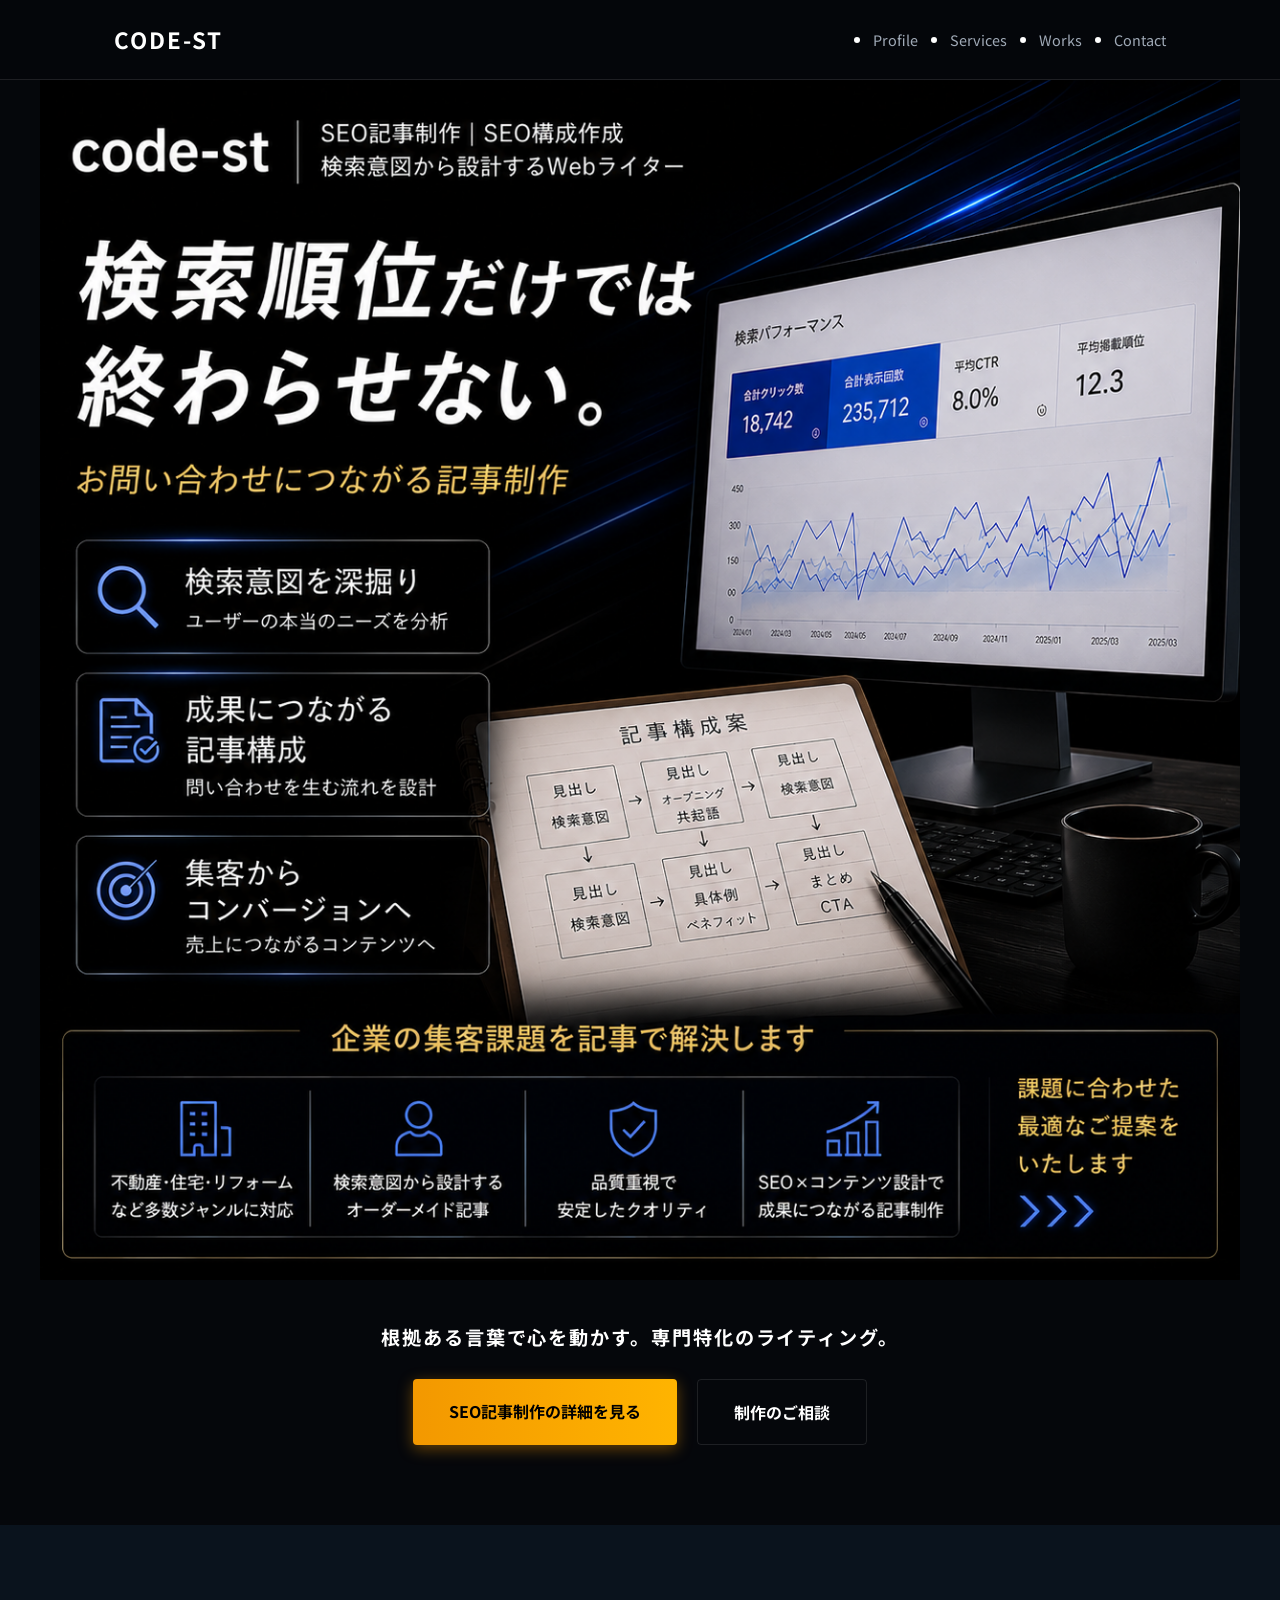
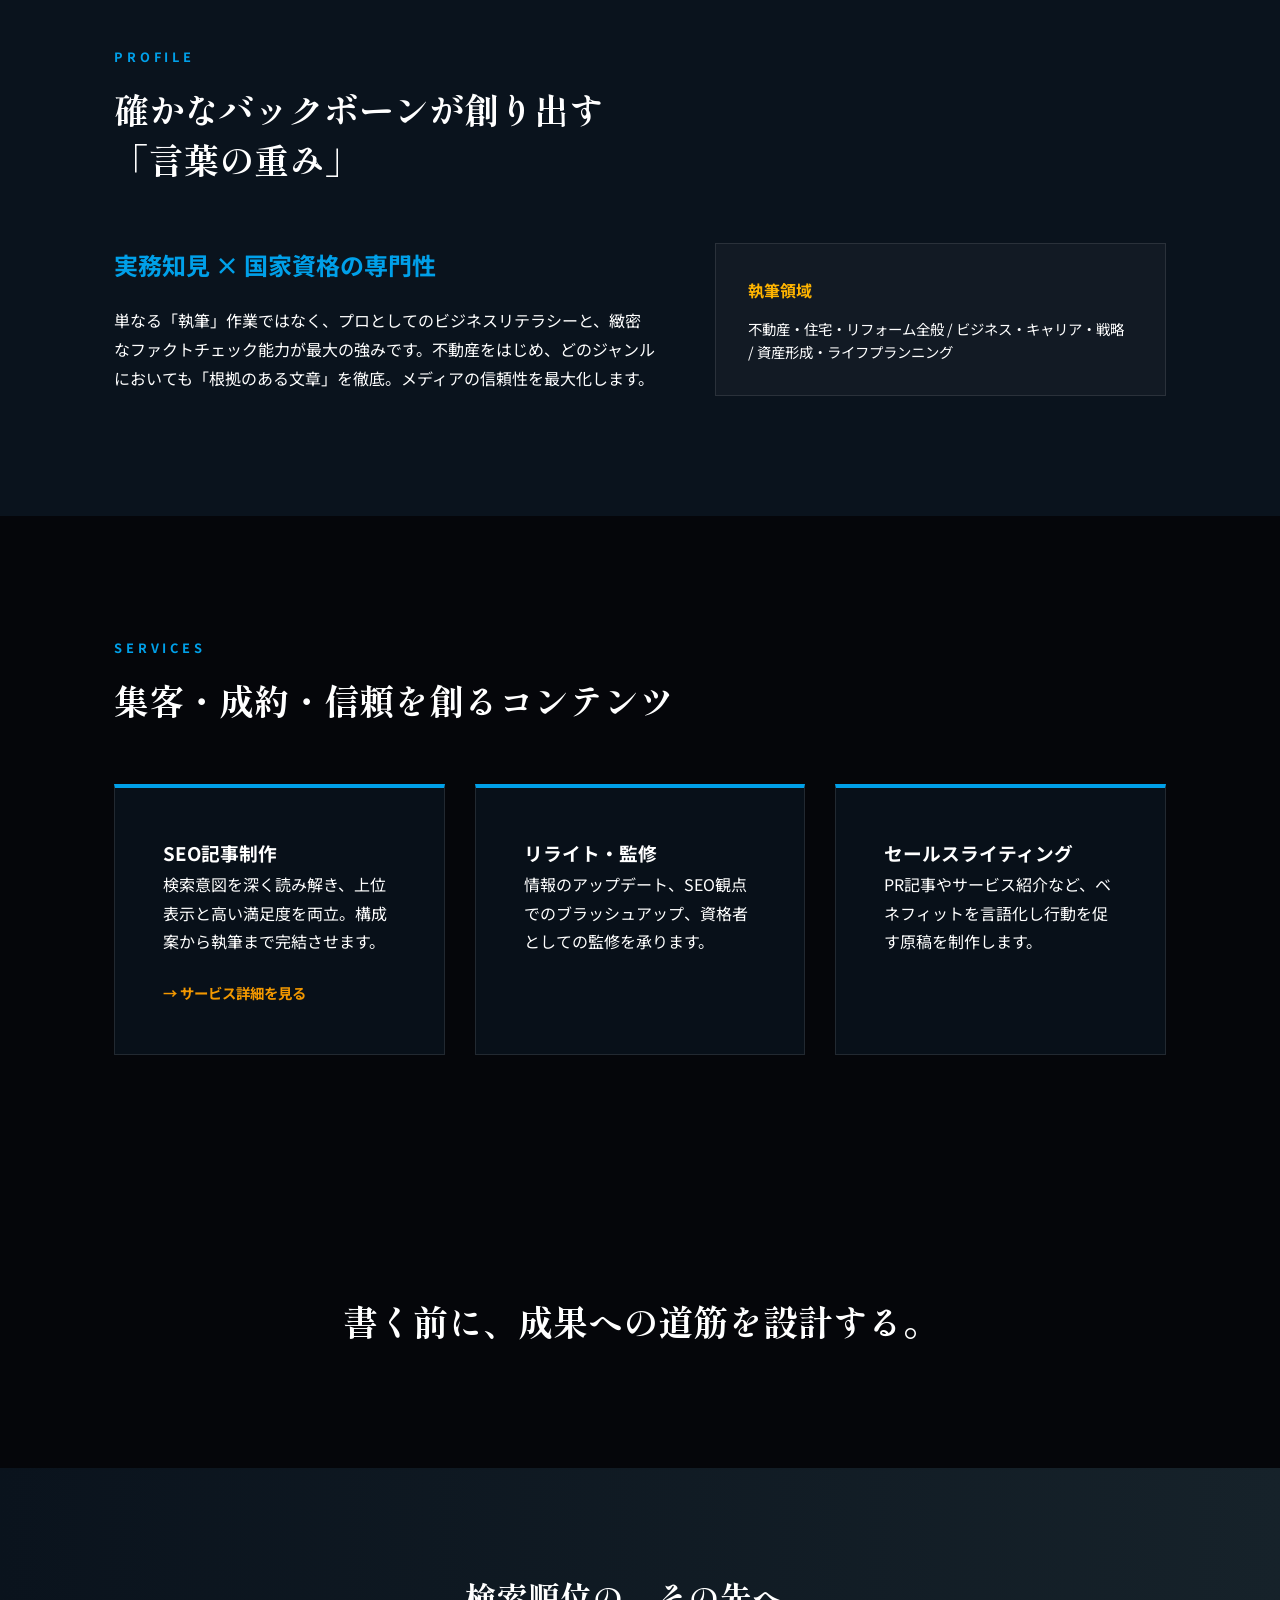
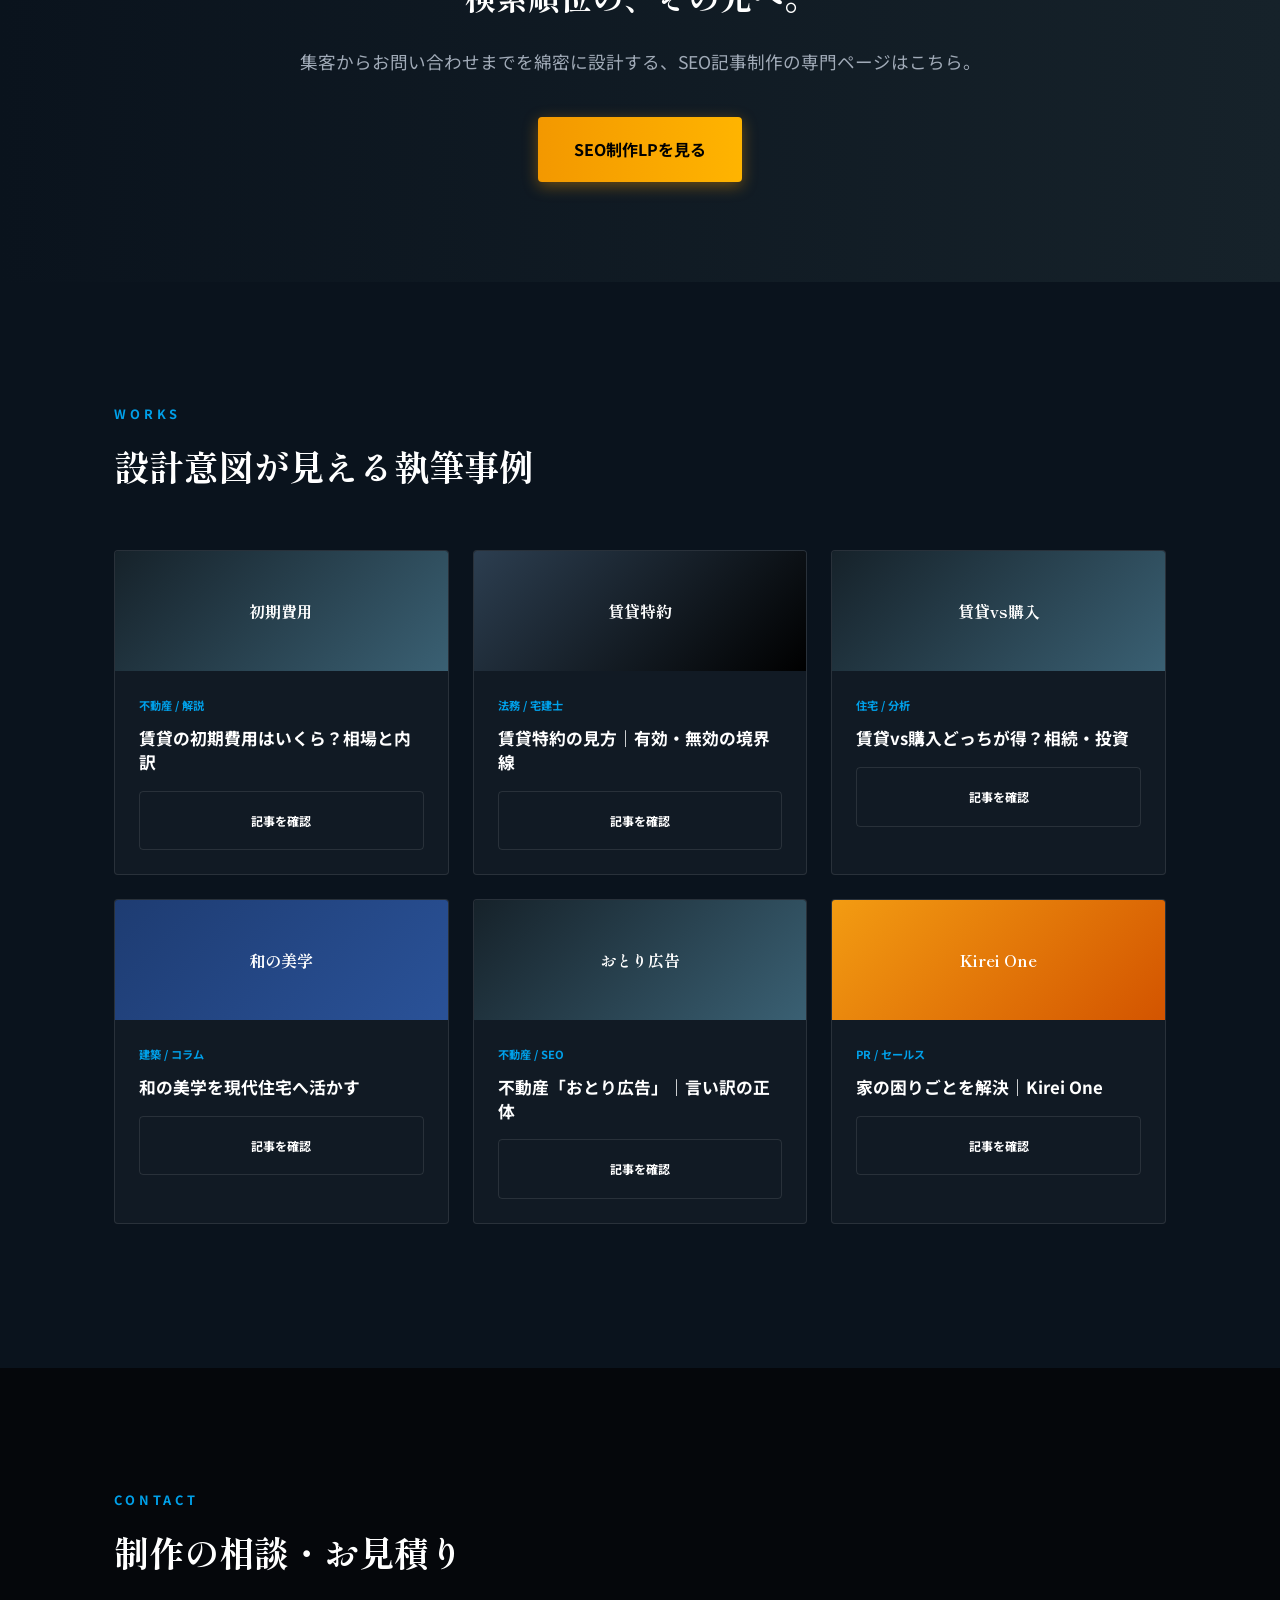
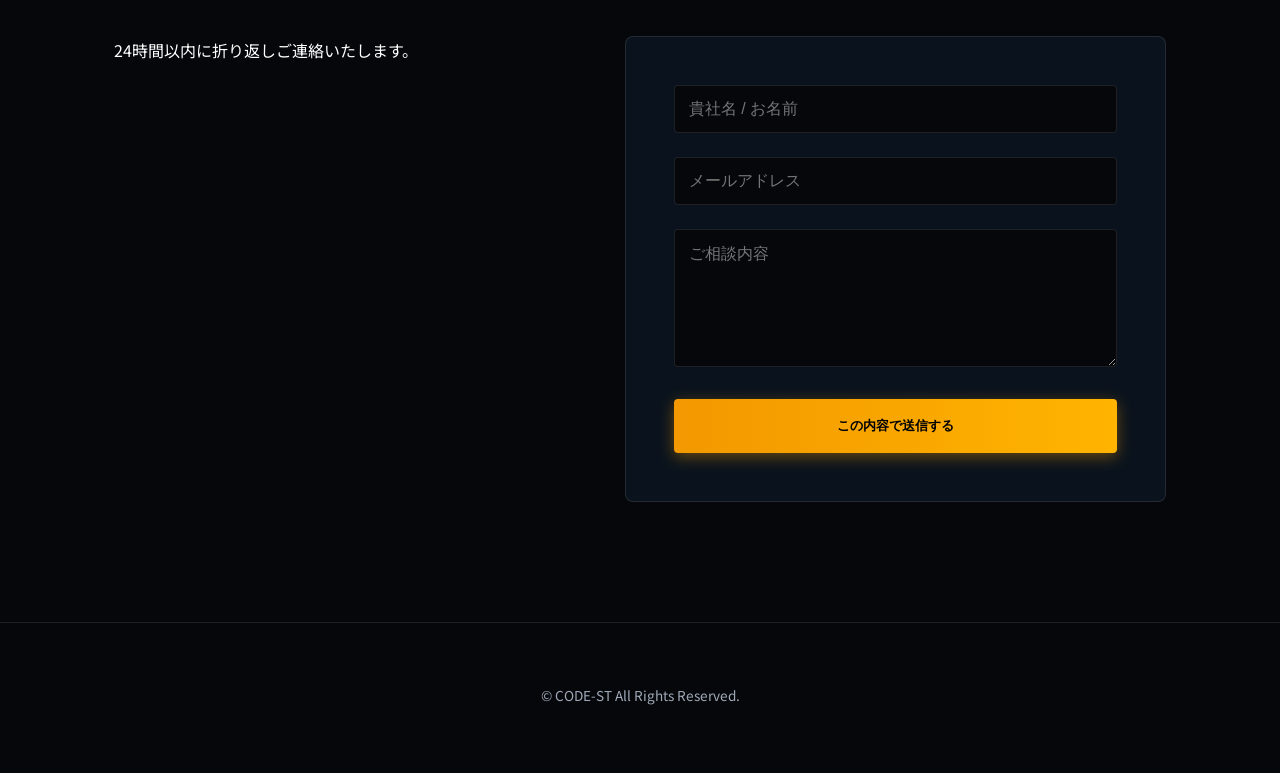
==== commit a031dd48: "Update index.html" ====
--- a/index.html
+++ b/index.html
@@ -12,6 +12,9 @@
   <link href="https://fonts.googleapis.com/css2?family=Noto+Sans+JP:wght@400;500;700&family=Shippori+Mincho:wght@700&display=swap" rel="stylesheet">
 
   <style>
+    /* -----------------------------------------
+       Variables & Base
+    ----------------------------------------- */
     :root {
       --bg-dark: #05070b;
       --bg-navy: #0a131d;
@@ -30,56 +33,78 @@
     body { background-color: var(--bg-dark); color: var(--text-main); font-family: 'Noto Sans JP', sans-serif; line-height: 1.8; overflow-x: hidden; }
     .container { max-width: var(--container); margin: 0 auto; padding: 0 24px; }
     a { color: inherit; text-decoration: none; transition: 0.3s; }
-    li { list-style: none; }
-
+    img { max-width: 100%; height: auto; display: block; }
+
+    /* Header */
     .site-header {
       height: 80px; display: flex; align-items: center; position: fixed; width: 100%; top: 0; z-index: 1000;
-      background: rgba(5, 7, 11, 0.85); backdrop-filter: blur(12px); border-bottom: 1px solid var(--border);
+      background: rgba(5, 7, 11, 0.95); backdrop-filter: blur(12px); border-bottom: 1px solid var(--border);
     }
     .header-inner { width: 100%; display: flex; justify-content: space-between; align-items: center; }
-    .brand { font-size: 1.5rem; font-weight: 700; letter-spacing: 2px; }
+    .brand { font-size: 1.4rem; font-weight: 700; letter-spacing: 2px; }
     .site-nav ul { display: flex; gap: 32px; }
     .site-nav a { font-size: 0.9rem; color: var(--text-sub); }
     .site-nav a:hover { color: var(--text-main); }
 
-    .hero { padding-top: 80px; background: #000; position: relative; }
+    /* Hero */
+    .hero { padding-top: 80px; background: var(--bg-dark); position: relative; z-index: 50; }
     .hero-frame { max-width: 1200px; margin: 0 auto; }
-    .hero-assist { padding: 40px 0 80px; text-align: center; }
-    .hero-assist strong { color: #fff; display: block; font-size: 1.4rem; margin-bottom: 8px; }
-
-    .section { padding: 120px 0; position: relative; }
+    .hero-assist { padding: 40px 0 80px; text-align: center; background: var(--bg-dark); }
+    .hero-assist strong { color: #fff; display: block; font-size: 1.2rem; margin-bottom: 24px; letter-spacing: 0.1em; }
+
+    /* Section Common (Solid background ensures no leakage) */
+    .section-solid { padding: 120px 0; position: relative; z-index: 50; background: var(--bg-dark); }
     .section-bg { background: var(--bg-navy); }
     .sec-eyebrow { font-size: 0.8rem; color: var(--accent-blue); letter-spacing: 0.3em; font-weight: 700; margin-bottom: 16px; display: block; text-transform: uppercase; }
-    .sec-title { font-family: var(--font-mincho); font-size: 2.4rem; margin-bottom: 60px; line-height: 1.4; }
-
-    .btn { display: inline-block; padding: 18px 36px; border-radius: 4px; font-weight: 700; transition: 0.3s; cursor: pointer; border: none; text-align: center; }
-    .btn-primary { background: linear-gradient(90deg, var(--accent-gold), var(--accent-gold-light)); color: #000; box-shadow: 0 4px 20px rgba(243, 152, 0, 0.4); }
-    .btn-outline { border: 1px solid var(--border); color: #fff; }
-    .btn:hover { transform: translateY(-3px); opacity: 0.95; }
-
-    .parallax-wrapper {
+    .sec-title { font-family: var(--font-mincho); font-size: 2.2rem; margin-bottom: 60px; line-height: 1.4; }
+
+    /* -----------------------------------------
+       Smartphone-Compatible Parallax
+    ----------------------------------------- */
+    .parallax-container {
       position: relative;
+      z-index: 10; /* Lower than solid sections */
+      overflow: hidden;
+    }
+    .parallax-bg {
+      position: absolute; top: 0; left: 0; width: 100%; height: 100%; z-index: -1;
+    }
+    .parallax-bg-inner {
+      position: fixed; /* Fixes background for both PC and Mobile */
+      top: 0; left: 0; width: 100%; height: 100%;
       background-image: url('about-bg.jpg');
-      background-attachment: fixed;
       background-position: center;
       background-size: cover;
       background-repeat: no-repeat;
-      z-index: 1;
-    }
-    .parallax-wrapper::before { content: ''; position: absolute; top: 0; left: 0; width: 100%; height: 100%; background: rgba(5, 7, 11, 0.8); z-index: -1; }
-
+    }
+    .parallax-overlay {
+      position: absolute; top: 0; left: 0; width: 100%; height: 100%;
+      background: rgba(5, 7, 11, 0.8); z-index: 0;
+    }
+    .parallax-content { position: relative; z-index: 1; }
+
+    /* Services & Message inside Parallax */
     .services-grid { display: grid; grid-template-columns: repeat(3, 1fr); gap: 30px; }
-    .service-card { background: rgba(10, 19, 29, 0.85); padding: 48px; border: 1px solid var(--border); border-top: 4px solid var(--accent-blue); backdrop-filter: blur(8px); }
+    .service-card { 
+      background: rgba(10, 19, 29, 0.85); padding: 48px; border: 1px solid var(--border); border-top: 4px solid var(--accent-blue);
+      backdrop-filter: blur(8px);
+    }
     .service-link { color: var(--accent-gold); font-size: 0.9rem; font-weight: 700; margin-top: 24px; display: block; }
-
-    /* LP CTA Section */
+    .quote-area { padding: 120px 0; text-align: center; }
+    .quote-text { font-family: var(--font-mincho); font-size: 2.2rem; color: #fff; line-height: 1.5; }
+
+    /* -----------------------------------------
+       LP CTA Block (Restored)
+    ----------------------------------------- */
     .lp-cta-block {
       background: linear-gradient(90deg, #0a131d, #16222a);
-      padding: 80px 0; border-y: 1px solid var(--border); text-align: center; margin: 40px 0;
-    }
-    .lp-cta-content h2 { font-family: var(--font-mincho); font-size: 2rem; margin-bottom: 24px; }
-    .lp-cta-content p { color: var(--text-sub); margin-bottom: 32px; }
-
+      padding: 100px 0; text-align: center; border-y: 1px solid var(--border);
+      position: relative; z-index: 50;
+    }
+    .lp-cta-block h2 { font-family: var(--font-mincho); font-size: 2rem; margin-bottom: 20px; }
+    .lp-cta-block p { margin-bottom: 40px; color: var(--text-sub); font-size: 1.1rem; }
+
+    /* Works Grid (6 items) */
     .works-grid { display: grid; grid-template-columns: repeat(3, 1fr); gap: 24px; margin-bottom: 24px; }
     .work-card { background: rgba(255,255,255,0.03); border: 1px solid var(--border); border-radius: 4px; overflow: hidden; display: flex; flex-direction: column; transition: 0.3s; }
     .work-card:hover { border-color: var(--accent-blue); transform: translateY(-5px); }
@@ -87,22 +112,32 @@
     .work-thumb strong { font-family: var(--font-mincho); font-size: 1rem; }
     .work-body { padding: 24px; flex-grow: 1; display: flex; flex-direction: column; }
     .work-tag { font-size: 0.7rem; color: var(--accent-blue); font-weight: 700; margin-bottom: 12px; }
-    .work-title { font-size: 1.1rem; margin-bottom: 16px; line-height: 1.4; }
-
+    .work-title { font-size: 1.05rem; margin-bottom: 16px; line-height: 1.4; }
+
+    /* Contact Form */
     .contact-box { display: grid; grid-template-columns: 1fr 1.2fr; gap: 60px; }
     .form { background: var(--bg-navy); padding: 48px; border-radius: 8px; border: 1px solid var(--border); }
-    .form input, .form textarea { width: 100%; background: #05070b; border: 1px solid var(--border); color: #fff; padding: 14px; margin-bottom: 24px; border-radius: 4px; }
-
-    .site-footer { padding: 60px 0; border-top: 1px solid var(--border); text-align: center; color: var(--text-sub); font-size: 0.85rem; }
-
+    .form input, .form textarea { width: 100%; background: #05070b; border: 1px solid var(--border); color: #fff; padding: 14px; margin-bottom: 24px; border-radius: 4px; font-size: 1rem; }
+
+    /* Buttons */
+    .btn { display: inline-block; padding: 18px 36px; border-radius: 4px; font-weight: 700; transition: 0.3s; border: none; cursor: pointer; text-align: center; }
+    .btn-primary { background: linear-gradient(90deg, var(--accent-gold), var(--accent-gold-light)); color: #000; box-shadow: 0 4px 15px rgba(243, 152, 0, 0.4); }
+    .btn-outline { border: 1px solid var(--border); color: #fff; }
+    .btn:hover { transform: translateY(-3px); opacity: 0.9; }
+
+    .site-footer { padding: 60px 0; border-top: 1px solid var(--border); text-align: center; background: var(--bg-dark); position: relative; z-index: 50; color: var(--text-sub); font-size: 0.85rem; }
+
+    /* Animation */
     .reveal { opacity: 0; transform: translateY(30px); transition: 1.2s ease-out; }
     .reveal.active { opacity: 1; transform: translateY(0); }
 
     @media (max-width: 992px) {
+      .hero-assist strong { font-size: 1.1rem; }
       .services-grid, .works-grid, .contact-box { grid-template-columns: 1fr; }
       .site-nav { display: none; }
-      .section { padding: 80px 0; }
-      .parallax-wrapper { background-attachment: scroll; }
+      .sec-title { font-size: 1.8rem; }
+      .quote-text { font-size: 1.6rem; }
+      .section-solid { padding: 80px 0; }
     }
   </style>
 </head>
@@ -123,138 +158,142 @@
   </header>
 
   <main>
-    <!-- Hero -->
+    <!-- Hero (Always Solid Top Layer) -->
     <section class="hero" id="top">
       <div class="hero-frame reveal">
-        <img src="ChatGPT Image 2026年7月11日 14_25_20.png" alt="CODE-ST">
+        <img src="ChatGPT Image 2026年7月11日 14_25_20.png" alt="CODE-ST メインバナー">
       </div>
       <div class="hero-assist container reveal">
-        <p><strong>根拠ある言葉で心を動かす。専門特化のライティング。</strong></p>
+        <strong>根拠ある言葉で心を動かす。専門特化のライティング。</strong>
         <div style="display: flex; gap: 20px; justify-content: center;">
-          <!-- LPへのメインリンク -->
           <a href="https://code-st-o.github.io/code-st/lp-seo.html" class="btn btn-primary">SEO記事制作の詳細を見る</a>
           <a href="#contact" class="btn btn-outline">制作のご相談</a>
         </div>
       </div>
     </section>
 
-    <!-- Profile -->
-    <section id="about" class="section section-bg">
+    <!-- About -->
+    <section id="about" class="section-solid section-bg">
       <div class="container reveal">
         <span class="sec-eyebrow">Profile</span>
         <h2 class="sec-title">確かなバックボーンが創り出す<br>「言葉の重み」</h2>
         <div style="display: grid; grid-template-columns: 1.2fr 1fr; gap: 60px;">
           <div>
-            <h3 style="font-size: 1.6rem; margin-bottom: 24px; color: var(--accent-blue);">実務知見 × 国家資格の専門性</h3>
-            <p>単なる「執筆」作業ではなく、プロとしてのビジネスリテラシーと、緻密なファクトチェック能力が強みです。不動産をはじめ、どのジャンルにおいても「根拠のある文章」を徹底し、メディアの「信頼」を蓄積します。</p>
+            <h3 style="color: var(--accent-blue); margin-bottom: 20px; font-size: 1.5rem;">実務知見 × 国家資格の専門性</h3>
+            <p>単なる「執筆」作業ではなく、プロとしてのビジネスリテラシーと、緻密なファクトチェック能力が最大の強みです。不動産をはじめ、どのジャンルにおいても「根拠のある文章」を徹底。メディアの信頼性を最大化します。</p>
           </div>
           <div style="background: rgba(255,255,255,0.03); padding: 32px; border: 1px solid var(--border);">
             <h4 style="color: var(--accent-gold-light); margin-bottom: 12px;">執筆領域</h4>
-            <p style="font-size: 0.9rem;">不動産・住宅・リフォーム全般 / ビジネス・戦略 / 資産形成・相続 / ライフプランニング</p>
+            <p style="font-size: 0.9rem; line-height: 1.6;">不動産・住宅・リフォーム全般 / ビジネス・キャリア・戦略 / 資産形成・ライフプランニング</p>
           </div>
         </div>
       </div>
     </section>
 
-    <!-- Parallax Wrapper -->
-    <div class="parallax-wrapper">
-      <section id="services" class="section">
-        <div class="container reveal">
-          <span class="sec-eyebrow">Services</span>
-          <h2 class="sec-title">集客・成約・信頼を創るコンテンツ</h2>
-          <div class="services-grid">
-            <div class="service-card">
-              <h3>SEO記事制作</h3>
-              <p>検索意図を深く読み解き、上位表示と高い満足度を両立。構成案から執筆まで完結させます。</p>
-              <!-- サービス詳細からのLPリンク -->
-              <a href="https://code-st-o.github.io/code-st/lp-seo.html" class="service-link">→ サービス内容を詳しく見る</a>
-            </div>
-            <div class="service-card">
-              <h3>リライト・監修</h3>
-              <p>情報のアップデート、SEO観点でのブラッシュアップ、資格者としての監修を承ります。</p>
-            </div>
-            <div class="service-card">
-              <h3>セールスライティング</h3>
-              <p>PR記事やサービス紹介など、ベネフィットを言語化し行動を促す原稿を制作します。</p>
+    <!-- Parallax Wrapper (Services to Quote Only) -->
+    <div class="parallax-container">
+      <div class="parallax-bg"><div class="parallax-bg-inner"></div></div>
+      <div class="parallax-overlay"></div>
+      
+      <div class="parallax-content">
+        <section id="services" class="section-solid" style="background: transparent;">
+          <div class="container reveal">
+            <span class="sec-eyebrow">Services</span>
+            <h2 class="sec-title">集客・成約・信頼を創るコンテンツ</h2>
+            <div class="services-grid">
+              <div class="service-card">
+                <h3>SEO記事制作</h3>
+                <p>検索意図を深く読み解き、上位表示と高い満足度を両立。構成案から執筆まで完結させます。</p>
+                <a href="https://code-st-o.github.io/code-st/lp-seo.html" class="service-link">→ サービス詳細を見る</a>
+              </div>
+              <div class="service-card">
+                <h3>リライト・監修</h3>
+                <p>情報のアップデート、SEO観点でのブラッシュアップ、資格者としての監修を承ります。</p>
+              </div>
+              <div class="service-card">
+                <h3>セールスライティング</h3>
+                <p>PR記事やサービス紹介など、ベネフィットを言語化し行動を促す原稿を制作します。</p>
+              </div>
             </div>
           </div>
-        </div>
-      </section>
-
-      <!-- LP案内CTA（新規追加） -->
-      <div class="lp-cta-block reveal">
-        <div class="container lp-cta-content">
-          <h2>検索順位の、その先へ。</h2>
-          <p>集客からお問い合わせまでを綿密に設計する、SEO記事制作の専門ページはこちら。</p>
-          <a href="https://code-st-o.github.io/code-st/lp-seo.html" class="btn btn-primary">SEO制作LPを見る</a>
+        </section>
+
+        <!-- 指定されたメッセージ（一文のみ） -->
+        <div class="quote-area container reveal">
+          <h2 class="quote-text">書く前に、成果への道筋を設計する。</h2>
         </div>
       </div>
     </div>
 
-    <!-- Works (6件) -->
-    <section id="works" class="section section-bg">
+    <!-- LP CTA Block (Restored as requested) -->
+    <div class="lp-cta-block reveal">
+      <div class="container">
+        <h2>検索順位の、その先へ。</h2>
+        <p>集客からお問い合わせまでを綿密に設計する、SEO記事制作の専門ページはこちら。</p>
+        <a href="https://code-st-o.github.io/code-st/lp-seo.html" class="btn btn-primary">SEO制作LPを見る</a>
+      </div>
+    </div>
+
+    <!-- Works (Solid background) -->
+    <section id="works" class="section-solid section-bg">
       <div class="container reveal">
         <span class="sec-eyebrow">Works</span>
         <h2 class="sec-title">設計意図が見える執筆事例</h2>
-        
         <div class="works-grid">
           <article class="work-card">
-            <div class="work-thumb"><strong>賃貸初期費用</strong><small>相場と内訳</small></div>
+            <div class="work-thumb"><strong>初期費用</strong></div>
             <div class="work-body">
               <span class="work-tag">不動産 / 解説</span>
               <h3 class="work-title">賃貸の初期費用はいくら？相場と内訳</h3>
-              <a href="https://note.com/merry_ivy6817/n/n53ccaccfb184" class="btn btn-outline" target="_blank">記事を確認</a>
-            </div>
-          </article>
-          <article class="work-card">
-            <div class="work-thumb" style="background: linear-gradient(135deg, #2c3e50, #000);"><strong>賃貸特約</strong><small>有効・無効の境界線</small></div>
+              <a href="https://note.com/merry_ivy6817/n/n53ccaccfb184" class="btn btn-outline" style="font-size:0.75rem;" target="_blank">記事を確認</a>
+            </div>
+          </article>
+          <article class="work-card">
+            <div class="work-thumb" style="background: linear-gradient(135deg, #2c3e50, #000);"><strong>賃貸特約</strong></div>
             <div class="work-body">
               <span class="work-tag">法務 / 宅建士</span>
               <h3 class="work-title">賃貸特約の見方｜有効・無効の境界線</h3>
-              <a href="https://note.com/merry_ivy6817/n/n85cbea74b5dd" class="btn btn-outline" target="_blank">記事を確認</a>
-            </div>
-          </article>
-          <article class="work-card">
-            <div class="work-thumb"><strong>賃貸vs購入</strong><small>相続・投資の視点</small></div>
+              <a href="https://note.com/merry_ivy6817/n/n85cbea74b5dd" class="btn btn-outline" style="font-size:0.75rem;" target="_blank">記事を確認</a>
+            </div>
+          </article>
+          <article class="work-card">
+            <div class="work-thumb"><strong>賃貸vs購入</strong></div>
             <div class="work-body">
               <span class="work-tag">住宅 / 分析</span>
-              <h3 class="work-title">賃貸vs購入どっちが得？相続・投資の視点</h3>
-              <a href="https://note.com/merry_ivy6817/n/n1859886c29ca" class="btn btn-outline" target="_blank">記事を確認</a>
-            </div>
-          </article>
-        </div>
-
-        <div class="works-grid" style="margin-top: 24px;">
-          <article class="work-card">
-            <div class="work-thumb" style="background: linear-gradient(135deg, #1e3c72, #2a5298);"><strong>和の美学</strong><small>現代住宅への活用</small></div>
+              <h3 class="work-title">賃貸vs購入どっちが得？相続・投資</h3>
+              <a href="https://note.com/merry_ivy6817/n/n1859886c29ca" class="btn btn-outline" style="font-size:0.75rem;" target="_blank">記事を確認</a>
+            </div>
+          </article>
+          <article class="work-card">
+            <div class="work-thumb" style="background: linear-gradient(135deg, #1e3c72, #2a5298);"><strong>和の美学</strong></div>
             <div class="work-body">
               <span class="work-tag">建築 / コラム</span>
-              <h3 class="work-title">和の美学を現代住宅へ活かすアプローチ</h3>
-              <a href="https://note.com/merry_ivy6817/n/n7f7b638521ce" class="btn btn-outline" target="_blank">記事を確認</a>
-            </div>
-          </article>
-          <article class="work-card">
-            <div class="work-thumb"><strong>おとり広告</strong><small>言い訳の正体</small></div>
+              <h3 class="work-title">和の美学を現代住宅へ活かす</h3>
+              <a href="https://note.com/merry_ivy6817/n/n7f7b638521ce" class="btn btn-outline" style="font-size:0.75rem;" target="_blank">記事を確認</a>
+            </div>
+          </article>
+          <article class="work-card">
+            <div class="work-thumb"><strong>おとり広告</strong></div>
             <div class="work-body">
               <span class="work-tag">不動産 / SEO</span>
               <h3 class="work-title">不動産「おとり広告」｜言い訳の正体</h3>
-              <a href="https://note.com/merry_ivy6817/n/n9b45351850d2" class="btn btn-outline" target="_blank">記事を確認</a>
-            </div>
-          </article>
-          <article class="work-card">
-            <div class="work-thumb" style="background: linear-gradient(135deg, #f39c12, #d35400);"><strong>Kirei One</strong><small>PRコンテンツ</small></div>
+              <a href="https://note.com/merry_ivy6817/n/n9b45351850d2" class="btn btn-outline" style="font-size:0.75rem;" target="_blank">記事を確認</a>
+            </div>
+          </article>
+          <article class="work-card">
+            <div class="work-thumb" style="background: linear-gradient(135deg, #f39c12, #d35400);"><strong>Kirei One</strong></div>
             <div class="work-body">
               <span class="work-tag">PR / セールス</span>
-              <h3 class="work-title">家の困りごとを解決｜Kirei Oneとは？</h3>
-              <a href="https://note.com/merry_ivy6817/n/n92b11036b8ee" class="btn btn-outline" target="_blank">記事を確認</a>
+              <h3 class="work-title">家の困りごとを解決｜Kirei One</h3>
+              <a href="https://note.com/merry_ivy6817/n/n92b11036b8ee" class="btn btn-outline" style="font-size:0.75rem;" target="_blank">記事を確認</a>
             </div>
           </article>
         </div>
       </div>
     </section>
 
-    <!-- Contact -->
-    <section id="contact" class="section">
+    <!-- Contact (Solid Layer) -->
+    <section id="contact" class="section-solid">
       <div class="container reveal">
         <span class="sec-eyebrow">Contact</span>
         <h2 class="sec-title">制作の相談・お見積り</h2>
@@ -274,16 +313,12 @@
   </main>
 
   <footer class="site-footer">
-    <div class="container">
-      <small>&copy; CODE-ST All Rights Reserved.</small>
-    </div>
+    <p>&copy; CODE-ST All Rights Reserved.</p>
   </footer>
 
   <script>
     const observer = new IntersectionObserver((entries) => {
-      entries.forEach(entry => {
-        if (entry.isIntersecting) entry.target.classList.add('active');
-      });
+      entries.forEach(entry => { if (entry.isIntersecting) entry.target.classList.add('active'); });
     }, { threshold: 0.1 });
     document.querySelectorAll('.reveal').forEach(el => observer.observe(el));
   </script>
